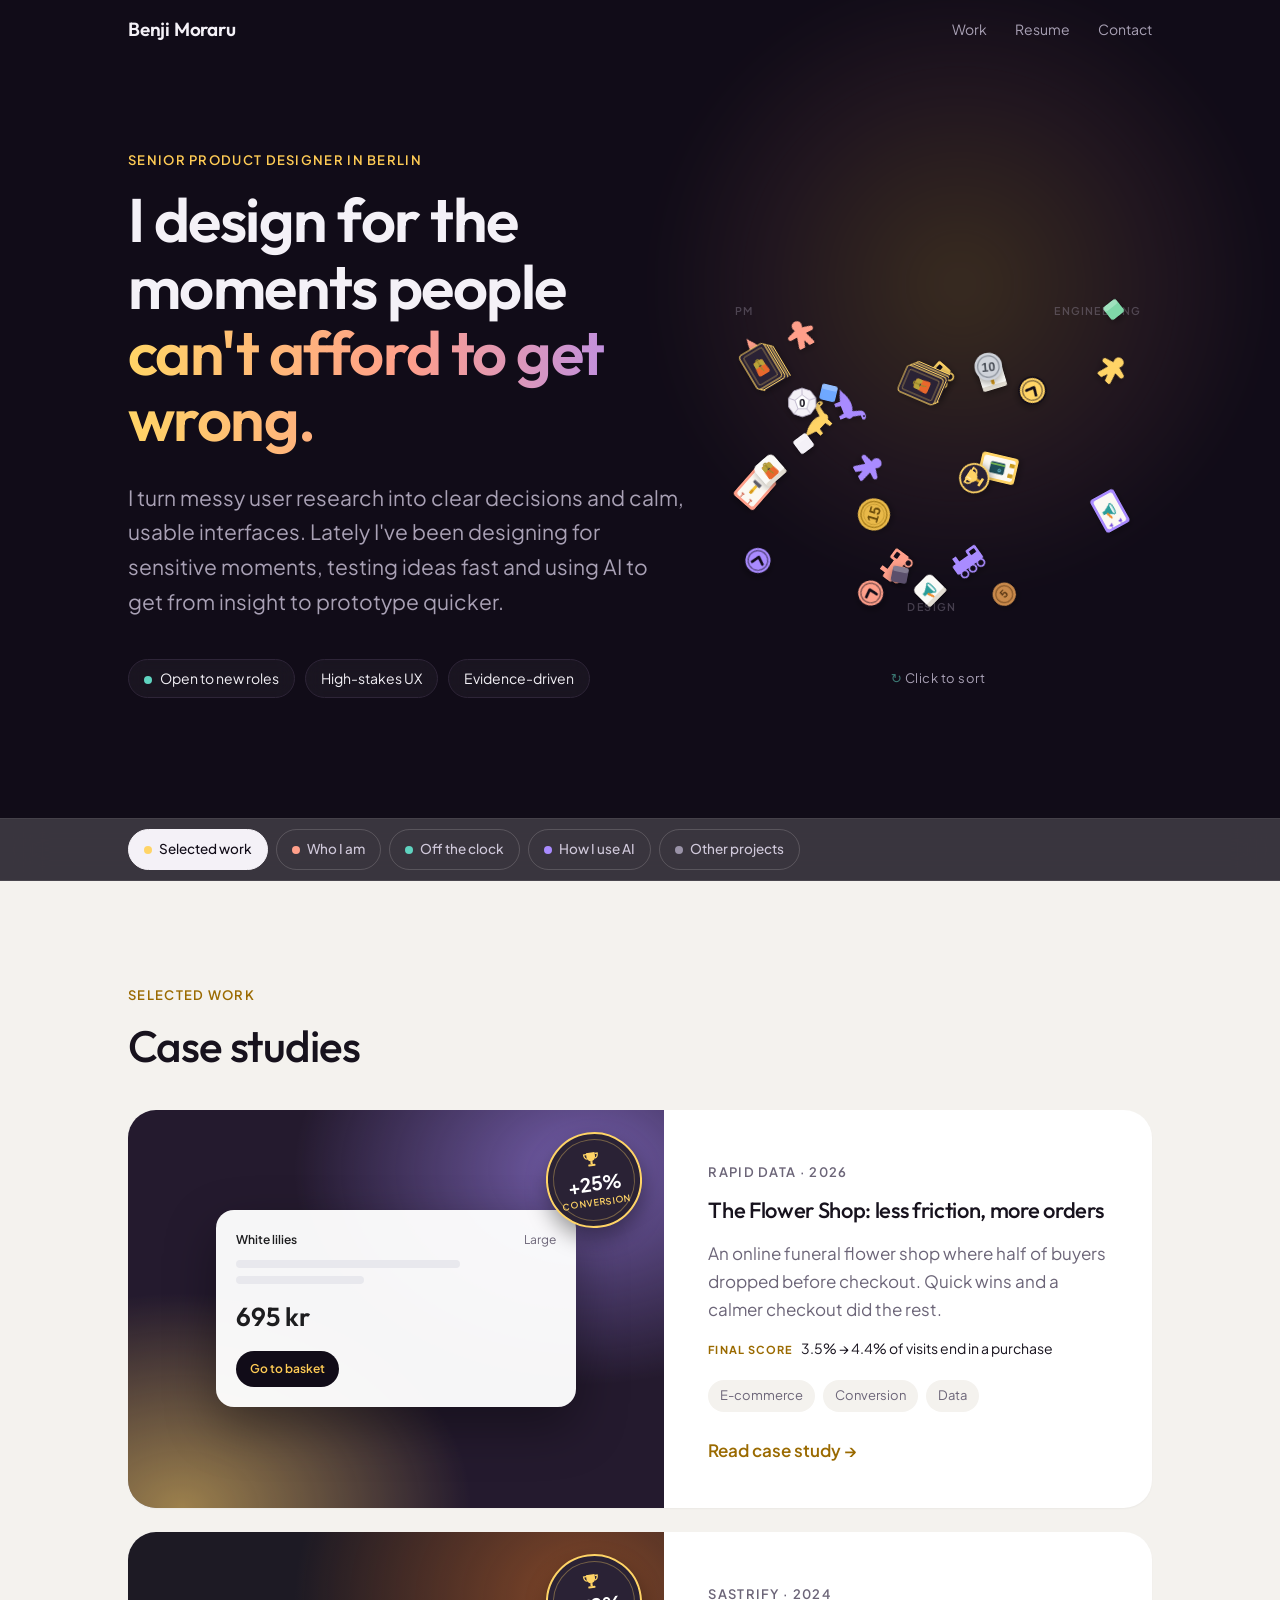
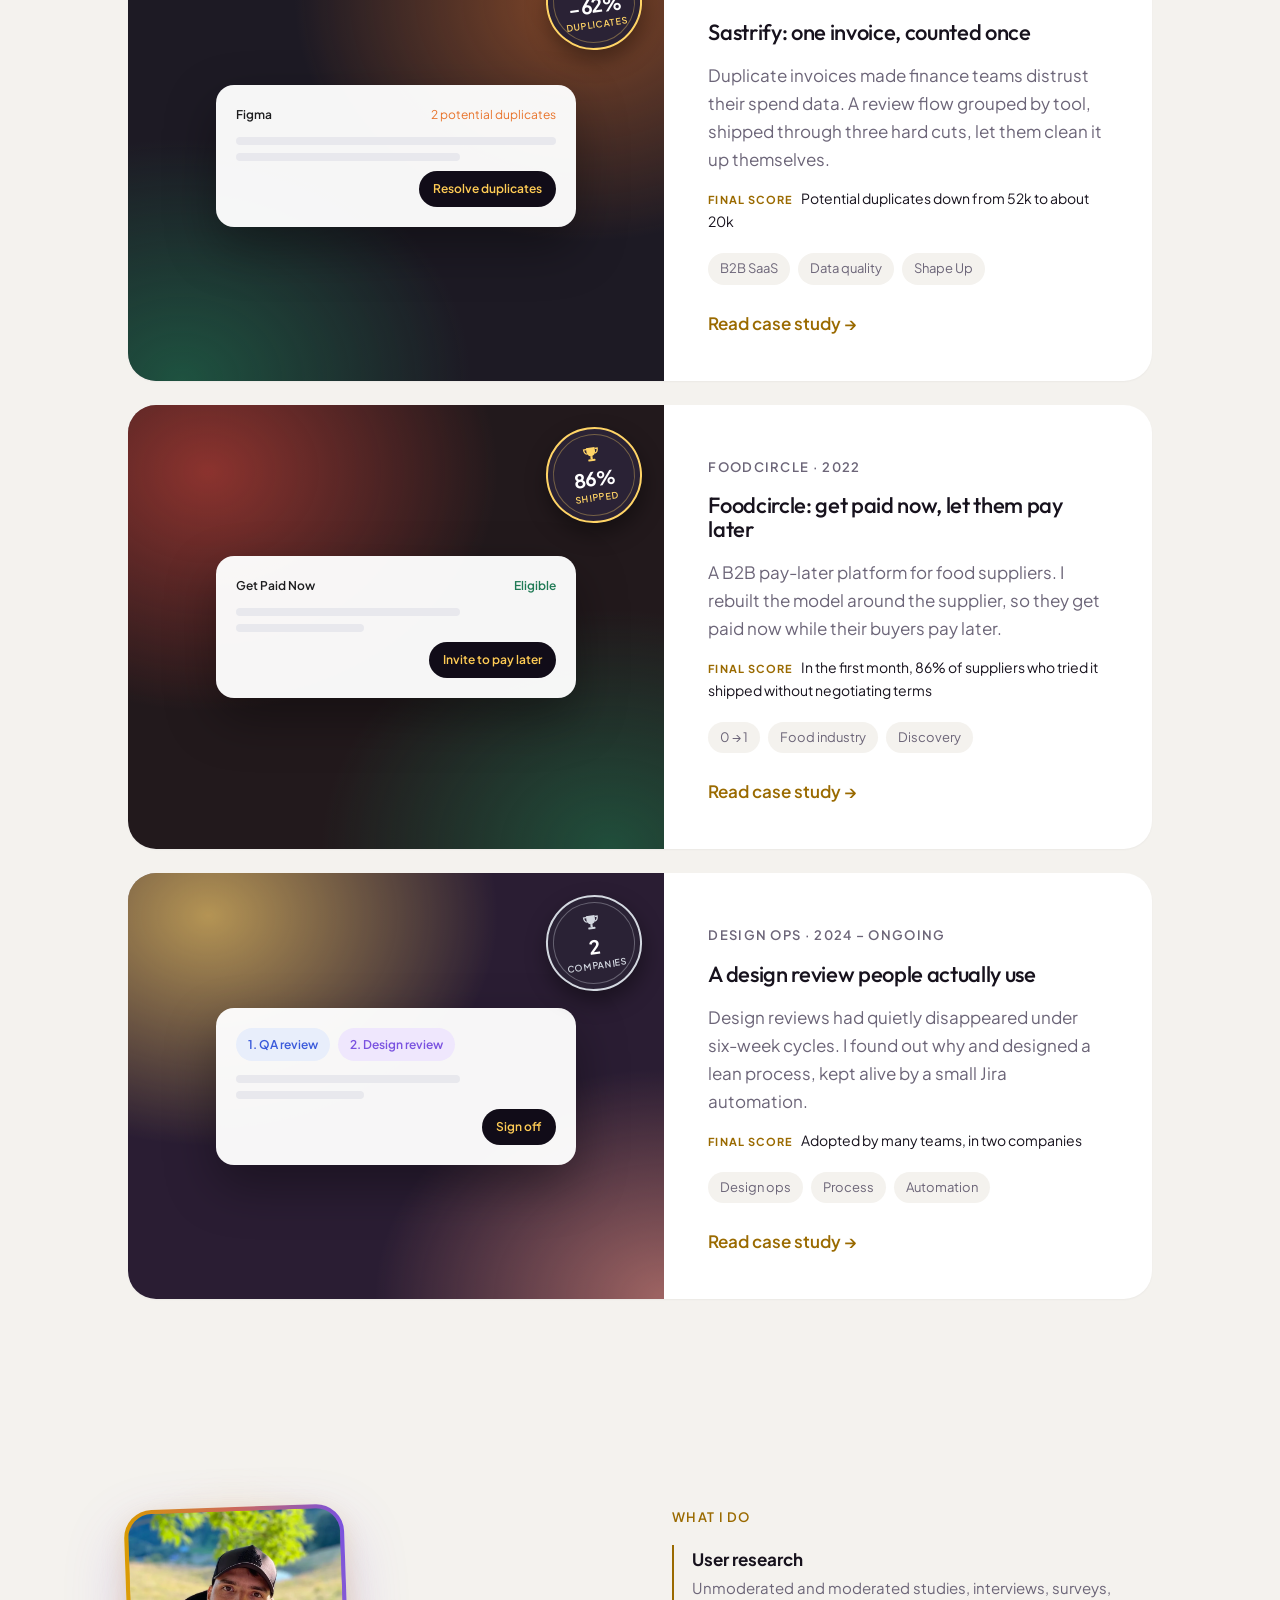
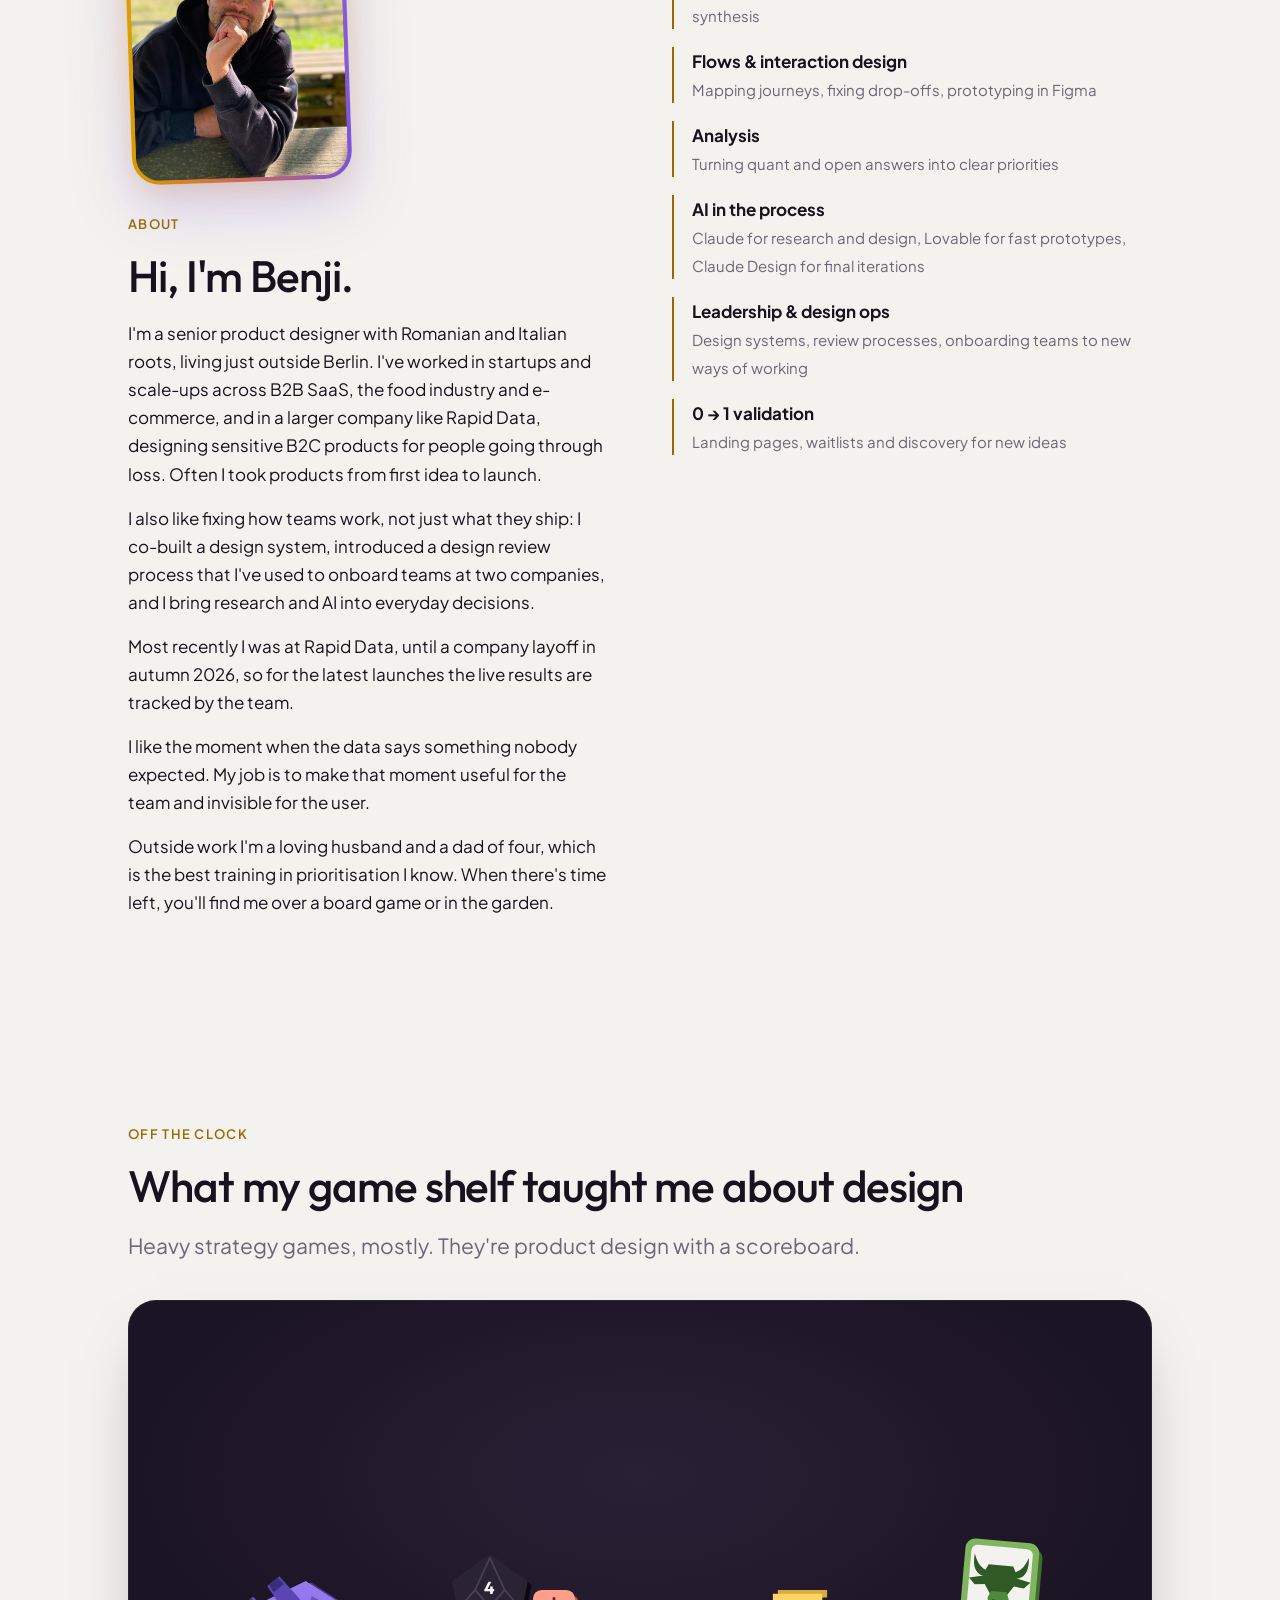
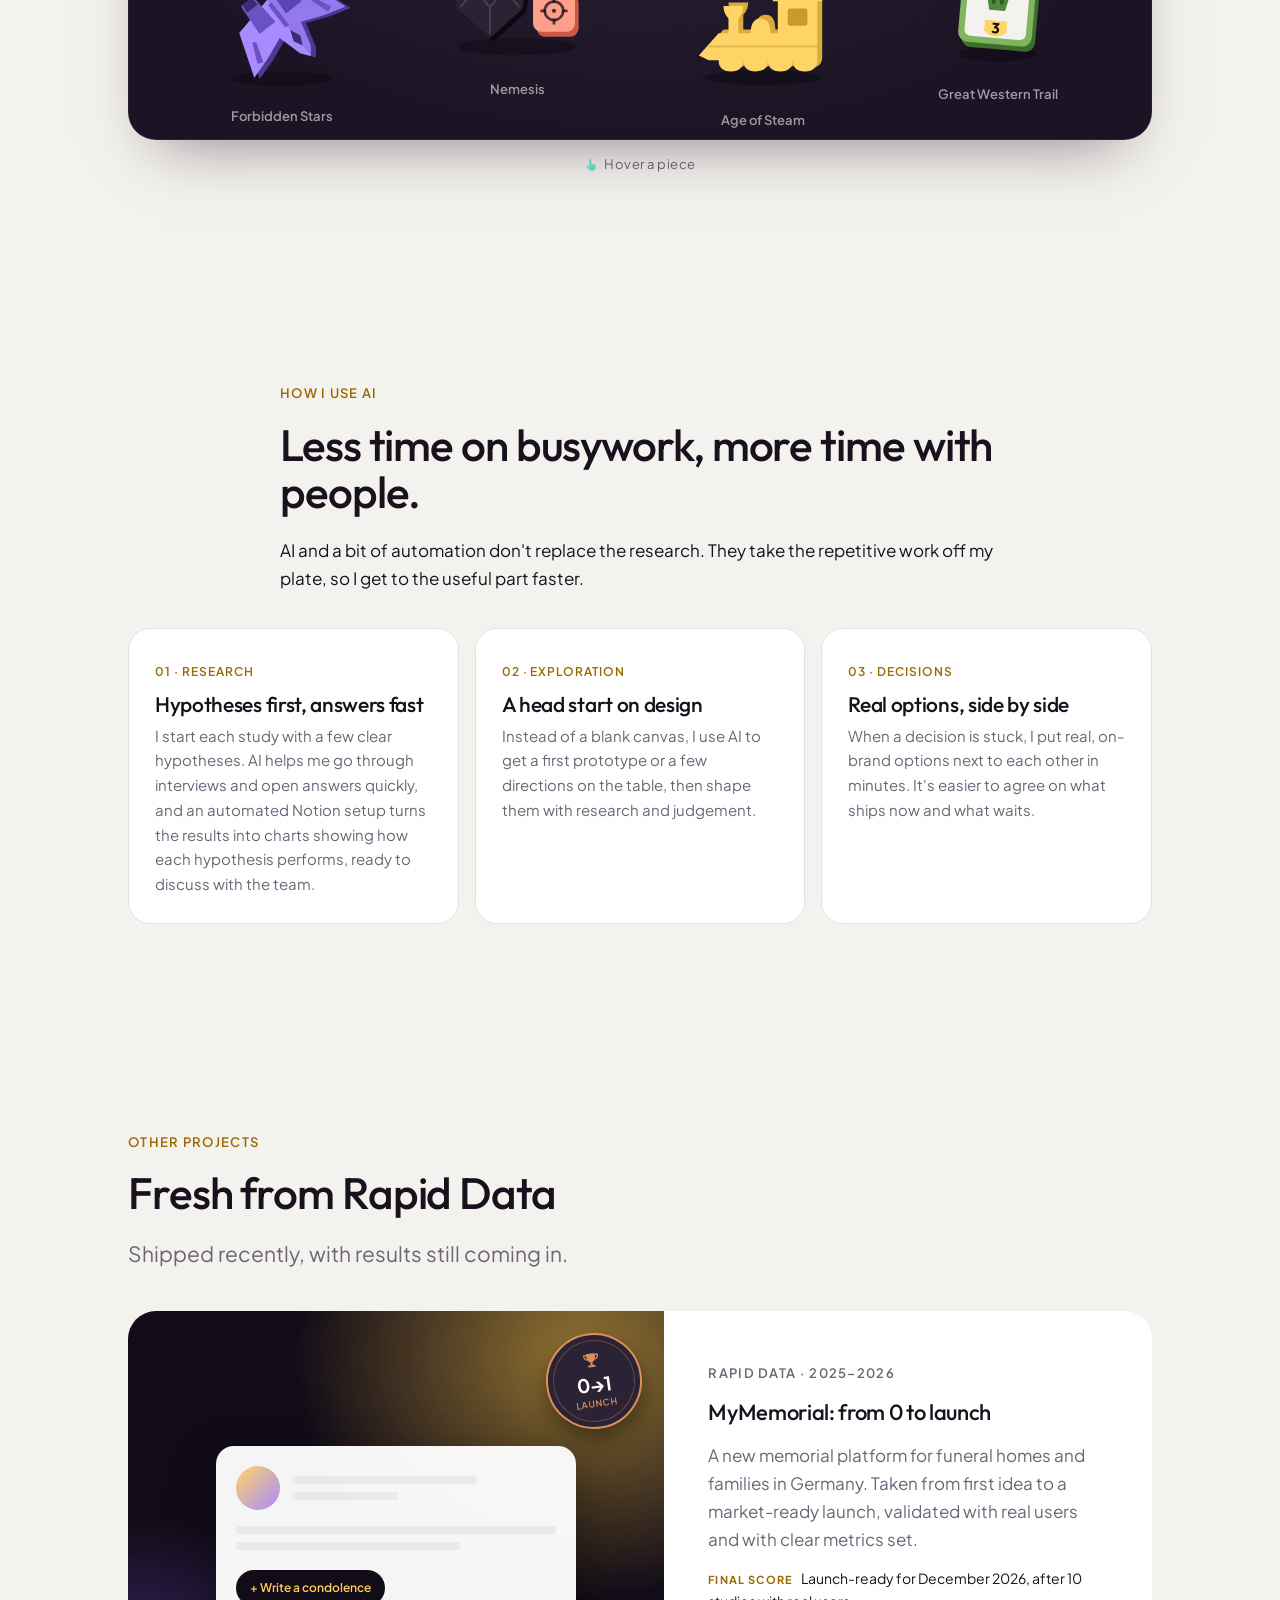
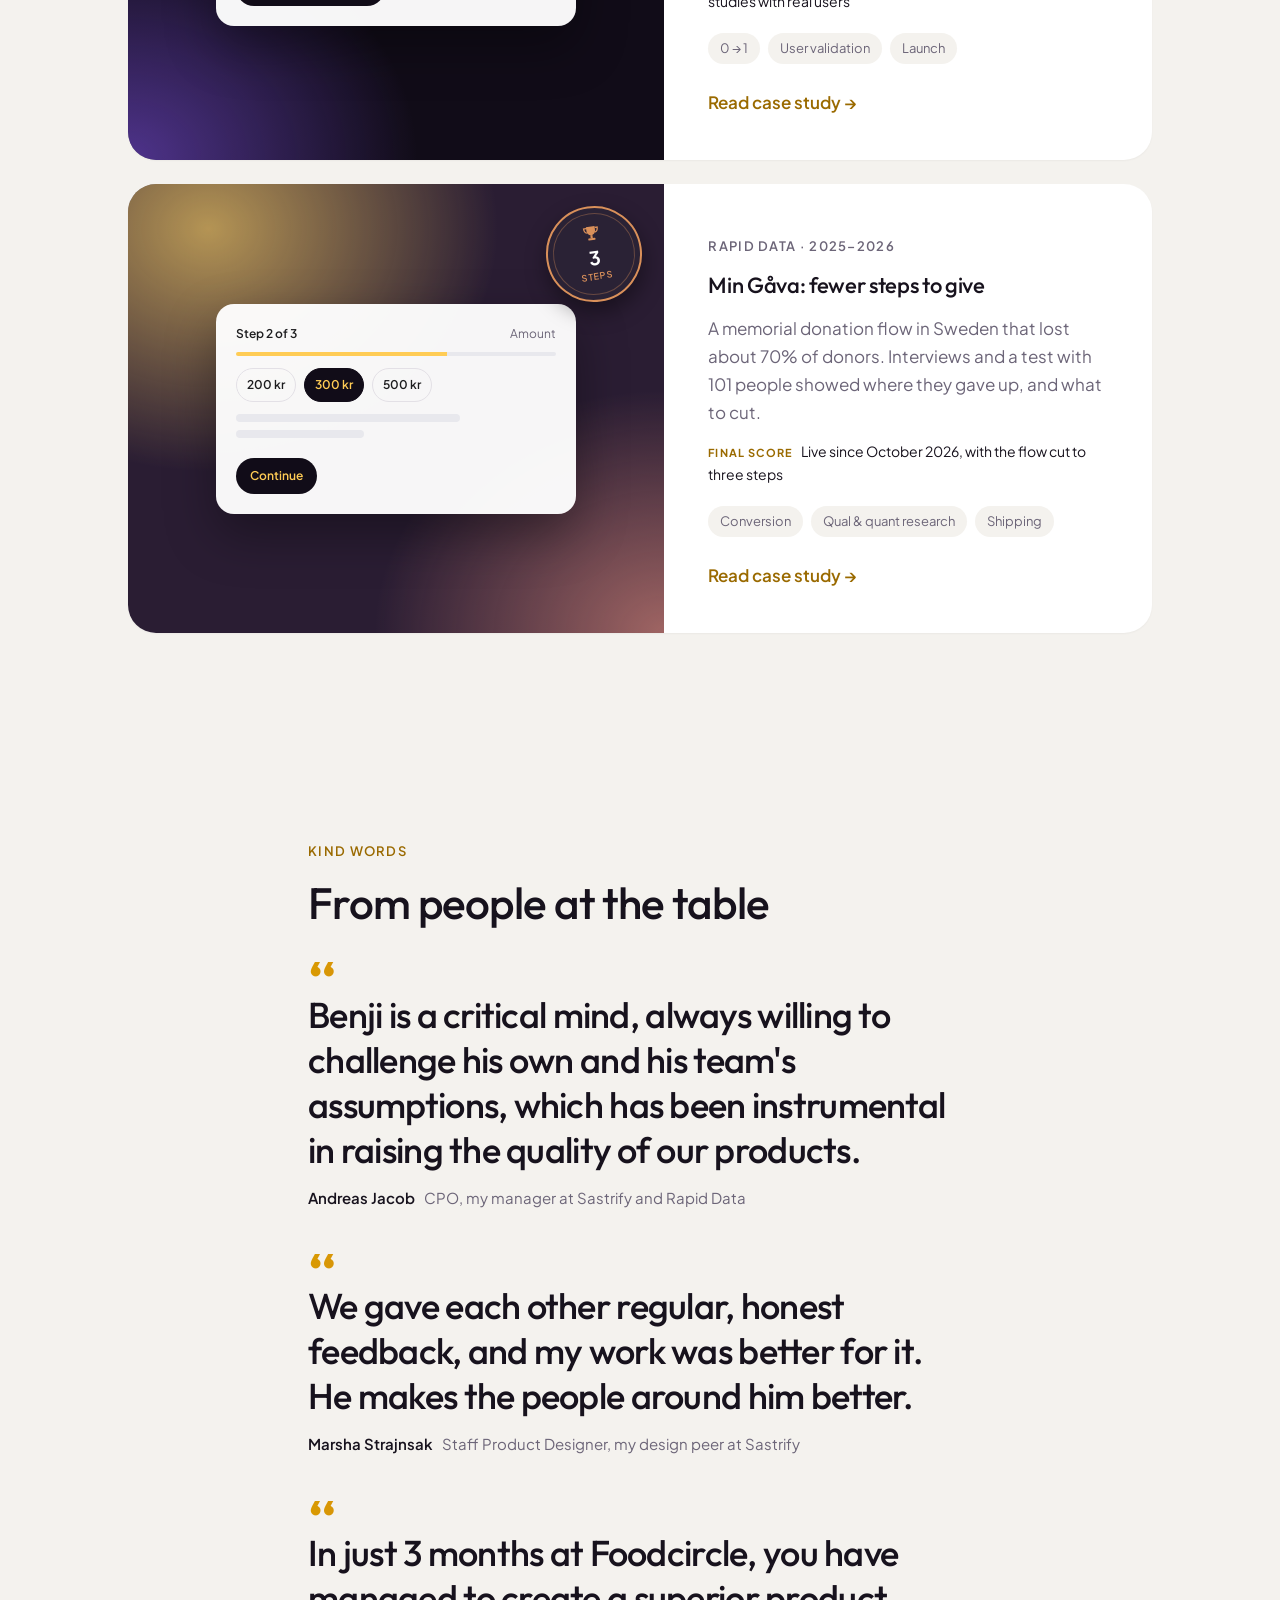
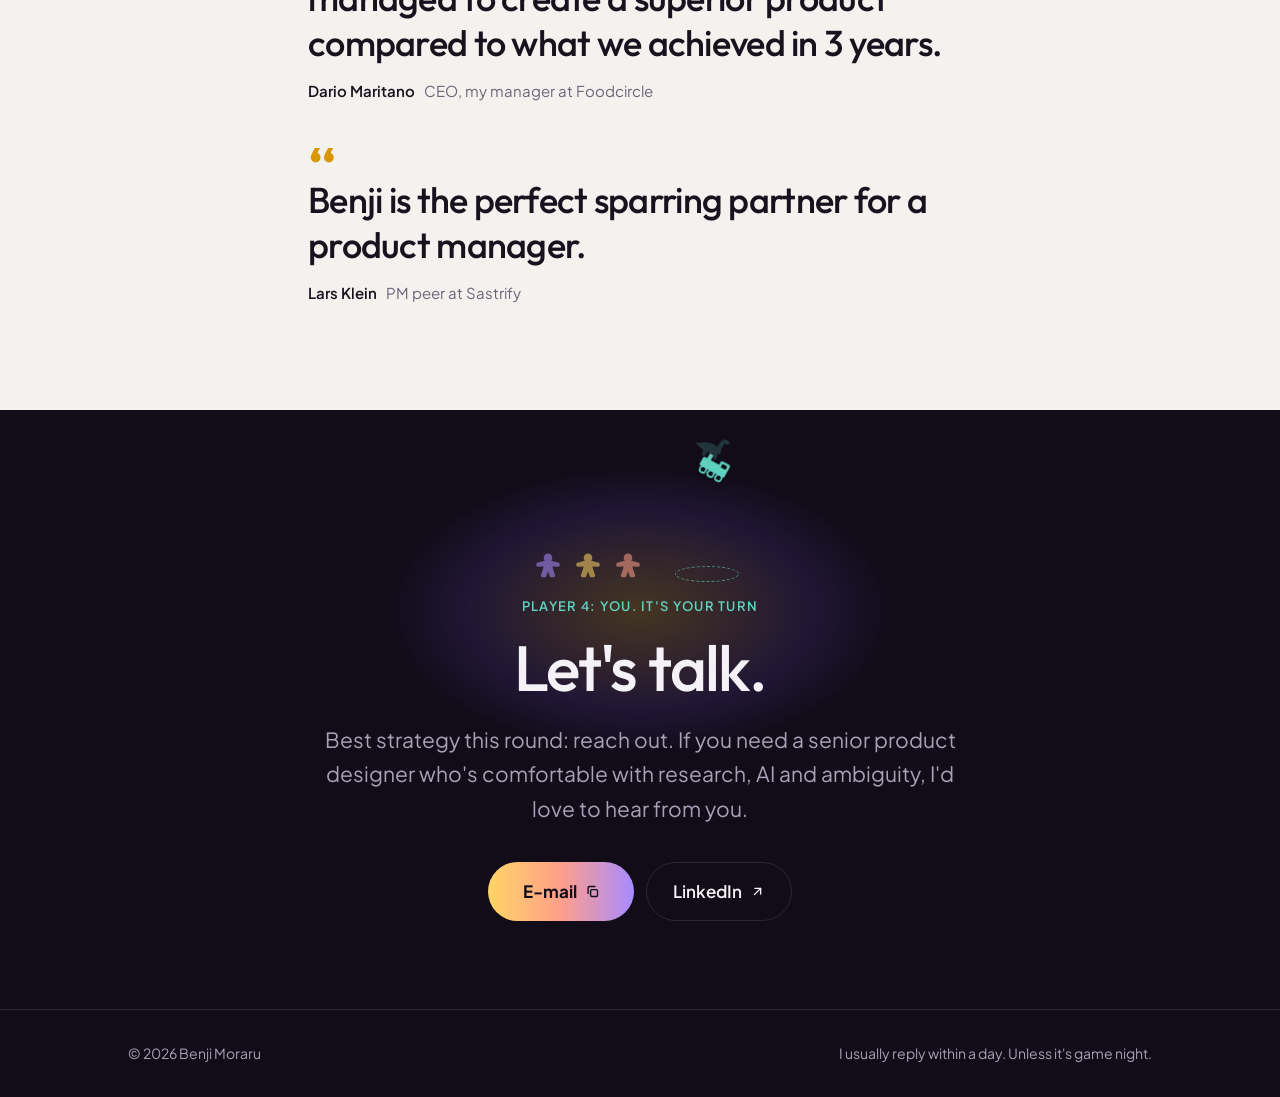
==== index.html @ 7bd1faf8 "Flower Shop: auto-playing checkout flow Co-Authored-By: Claude Opus 5.5 <noreply@anthropic.com> Clau" ====
<!DOCTYPE html>
<html lang="en">
<head>
<meta charset="utf-8">
<meta name="viewport" content="width=device-width, initial-scale=1">
<title>Benji Moraru · Senior Product Designer</title>
<meta name="description" content="Benji Moraru is a senior product designer in Berlin. Research-led flows, user research and AI in the design process.">
<link rel="icon" href="favicon.ico" sizes="any">
<link rel="icon" type="image/png" sizes="32x32" href="favicon-32.png">
<link rel="apple-touch-icon" href="apple-touch-icon.png">
<meta name="theme-color" content="#110c18">
<style id="fouc">html{visibility:hidden;background:#110c18}</style>
<link rel="stylesheet" href="style.css?v=1795602334">
</head>
<body>

<nav>
  <div class="wrap">
    <a class="logo" href="index.html">Benji Moraru</a>
    <ul>
      <li><a href="#work">Work</a></li>
      <li><a href="resume.html">Resume</a></li>
      <li><a href="#contact">Contact</a></li>
    </ul>
  </div>
</nav>

<header class="hero">
  <div class="wrap hero-grid">
    <div class="hero-text">
    <p class="eyebrow">Senior product designer in Berlin</p>
    <h1>I design for the moments people <em>can't afford to get wrong.</em></h1>
    <p class="lead">I turn messy user research into clear decisions and calm, usable interfaces. Lately I've been designing for sensitive moments, testing ideas fast and using AI to get from insight to prototype quicker.</p>
    <div class="hero-meta">
      <span class="chip dot">Open to new roles</span>
      <span class="chip">High-stakes UX</span>
      <span class="chip">Evidence-driven</span>
    </div>
    </div>
    <div class="hero-table" aria-hidden="true"><div class="ht-canvas">
      <div class="ht-board"></div>
      <span class="ht-seat s0">PM</span><span class="ht-seat s1">Design</span><span class="ht-seat s2">Engineering</span>
    </div></div>
  </div>
</header>

<div class="jump" role="navigation" aria-label="Jump to a section">
  <div class="wrap">
    <a class="jchip on" href="#work" data-t="work"><span class="d" style="background:#ffd466"></span>Selected work</a>
    <a class="jchip" href="#about" data-t="about"><span class="d" style="background:#ff9f8a"></span>Who I am</a>
    <a class="jchip" href="#games" data-t="games"><span class="d" style="background:#5fd3c0"></span>Off the clock</a>
    <a class="jchip" href="#ai" data-t="ai"><span class="d" style="background:#a98bff"></span>How I use AI</a>
    <a class="jchip" href="#earlier" data-t="earlier"><span class="d" style="background:#9a93a8"></span>Other projects</a>
  </div>
</div>

<section id="work">
  <div class="wrap">
    <p class="eyebrow">Selected work</p>
    <h2>Case studies</h2>

    <div class="work-grid">
      <a class="card" href="eshop.html">
        <div class="card-visual v-shop">
          <div class="mock">
            <div class="row" style="justify-content:space-between"><span style="font-weight:600">White lilies</span><span style="color:#6c6578">Large</span></div>
            <div class="bar m" style="margin-top:10px"></div><div class="bar s"></div>
            <div class="row" style="justify-content:space-between;margin-top:12px"><span class="price">695 kr</span></div>
            <span class="btn">Go to basket</span>
          </div>
          <span class="score-coin gold" aria-hidden="true"><svg class="tr" viewBox="0 0 36 30" aria-hidden="true"><path d="M12 3 H24 V8 C24 12.5 21.3 15 18 15 C14.7 15 12 12.5 12 8 Z"/><path d="M12 5 H8.5 C8.5 9 10 11 13 11.5 M24 5 H27.5 C27.5 9 26 11 23 11.5" fill="none" stroke="currentColor" stroke-width="1.8"/><rect x="16.5" y="15" width="3" height="4"/><rect x="13" y="19" width="10" height="3" rx="1"/></svg><b>+25%</b><span>Conversion</span></span>
        </div>
        <div class="card-body">
          <p class="eyebrow">Rapid Data · 2026</p>
          <h3>The Flower Shop: less friction, more orders</h3>
          <p>An online funeral flower shop where half of buyers dropped before checkout. Quick wins and a calmer checkout did the rest.</p>
          <p class="final-score"><i>Final score</i> 3.5% → 4.4% of visits end in a purchase</p>
          <div class="tags"><span class="tag">E-commerce</span><span class="tag">Conversion</span><span class="tag">Data</span></div>
          <span class="more">Read case study →</span>
        </div>
      </a>

      <a class="card" href="sastrify-spend.html">
        <div class="card-visual v-sas2">
          <div class="mock">
            <div class="row" style="justify-content:space-between"><span style="font-weight:600">Figma</span><span style="color:#e8742c">2 potential duplicates</span></div>
            <div class="bar" style="margin-top:12px"></div><div class="bar m"></div>
            <div class="row" style="justify-content:flex-end;margin-top:10px"><span class="btn" style="margin:0">Resolve duplicates</span></div>
          </div>
          <span class="score-coin gold" aria-hidden="true"><svg class="tr" viewBox="0 0 36 30" aria-hidden="true"><path d="M12 3 H24 V8 C24 12.5 21.3 15 18 15 C14.7 15 12 12.5 12 8 Z"/><path d="M12 5 H8.5 C8.5 9 10 11 13 11.5 M24 5 H27.5 C27.5 9 26 11 23 11.5" fill="none" stroke="currentColor" stroke-width="1.8"/><rect x="16.5" y="15" width="3" height="4"/><rect x="13" y="19" width="10" height="3" rx="1"/></svg><b>−62%</b><span>Duplicates</span></span>
        </div>
        <div class="card-body">
          <p class="eyebrow">Sastrify · 2024</p>
          <h3>Sastrify: one invoice, counted once</h3>
          <p>Duplicate invoices made finance teams distrust their spend data. A review flow grouped by tool, shipped through three hard cuts, let them clean it up themselves.</p>
          <p class="final-score"><i>Final score</i> Potential duplicates down from 52k to about 20k</p>
          <div class="tags"><span class="tag">B2B SaaS</span><span class="tag">Data quality</span><span class="tag">Shape Up</span></div>
          <span class="more">Read case study →</span>
        </div>
      </a>

      <a class="card" href="foodcircle.html">
        <div class="card-visual v-fc">
          <div class="mock">
            <div class="row" style="justify-content:space-between"><span style="font-weight:600">Get Paid Now</span><span style="color:#1f7a55;font-weight:600">Eligible</span></div>
            <div class="bar m" style="margin-top:12px"></div><div class="bar s"></div>
            <div class="row" style="justify-content:flex-end;margin-top:10px"><span class="btn" style="margin:0">Invite to pay later</span></div>
          </div>
          <span class="score-coin gold" aria-hidden="true"><svg class="tr" viewBox="0 0 36 30" aria-hidden="true"><path d="M12 3 H24 V8 C24 12.5 21.3 15 18 15 C14.7 15 12 12.5 12 8 Z"/><path d="M12 5 H8.5 C8.5 9 10 11 13 11.5 M24 5 H27.5 C27.5 9 26 11 23 11.5" fill="none" stroke="currentColor" stroke-width="1.8"/><rect x="16.5" y="15" width="3" height="4"/><rect x="13" y="19" width="10" height="3" rx="1"/></svg><b>86%</b><span>Shipped</span></span>
        </div>
        <div class="card-body">
          <p class="eyebrow">Foodcircle · 2022</p>
          <h3>Foodcircle: get paid now, let them pay later</h3>
          <p>A B2B pay-later platform for food suppliers. I rebuilt the model around the supplier, so they get paid now while their buyers pay later.</p>
          <p class="final-score"><i>Final score</i> In the first month, 86% of suppliers who tried it shipped without negotiating terms</p>
          <div class="tags"><span class="tag">0 → 1</span><span class="tag">Food industry</span><span class="tag">Discovery</span></div>
          <span class="more">Read case study →</span>
        </div>
      </a>

      <a class="card" href="design-review.html">
        <div class="card-visual v-gava">
          <div class="mock">
            <div class="row" style="gap:8px"><span class="chip-o" style="background:#e8eefb;color:#3b5bdb;border-radius:999px">1. QA review</span><span class="chip-o" style="background:#efe7fd;color:#7a52e0;border-radius:999px">2. Design review</span></div>
            <div class="bar m" style="margin-top:14px"></div><div class="bar s"></div>
            <div class="row" style="justify-content:flex-end;margin-top:10px"><span class="btn" style="margin:0">Sign off</span></div>
          </div>
          <span class="score-coin silver" aria-hidden="true"><svg class="tr" viewBox="0 0 36 30" aria-hidden="true"><path d="M12 3 H24 V8 C24 12.5 21.3 15 18 15 C14.7 15 12 12.5 12 8 Z"/><path d="M12 5 H8.5 C8.5 9 10 11 13 11.5 M24 5 H27.5 C27.5 9 26 11 23 11.5" fill="none" stroke="currentColor" stroke-width="1.8"/><rect x="16.5" y="15" width="3" height="4"/><rect x="13" y="19" width="10" height="3" rx="1"/></svg><b>2</b><span>Companies</span></span>
        </div>
        <div class="card-body">
          <p class="eyebrow">Design ops · 2024 – ongoing</p>
          <h3>A design review people actually use</h3>
          <p>Design reviews had quietly disappeared under six-week cycles. I found out why and designed a lean process, kept alive by a small Jira automation.</p>
          <p class="final-score"><i>Final score</i> Adopted by many teams, in two companies</p>
          <div class="tags"><span class="tag">Design ops</span><span class="tag">Process</span><span class="tag">Automation</span></div>
          <span class="more">Read case study →</span>
        </div>
      </a>

    </div>
  </div>
</section>

<section id="about">
  <div class="wrap two-col">
    <div>
      <figure class="portrait"><img src="[data-uri]" alt="Benji Moraru"></figure>
      <p class="eyebrow">About</p>
      <h2>Hi, I'm Benji.</h2>
      <p>I'm a senior product designer with Romanian and Italian roots, living just outside Berlin. I've worked in startups and scale-ups across B2B SaaS, the food industry and e-commerce, and in a larger company like Rapid Data, designing sensitive B2C products for people going through loss. Often I took products from first idea to launch.</p>
      <p>I also like fixing how teams work, not just what they ship: I co-built a design system, introduced a design review process that I've used to onboard teams at two companies, and I bring research and AI into everyday decisions.</p>
      <p>Most recently I was at Rapid Data, until a company layoff in autumn 2026, so for the latest launches the live results are tracked by the team.</p>
      <p>I like the moment when the data says something nobody expected. My job is to make that moment useful for the team and invisible for the user.</p>
      <p>Outside work I'm a loving husband and a dad of four, which is the best training in prioritisation I know. When there's time left, you'll find me over a board game or in the garden.</p>
    </div>
    <div>
      <p class="eyebrow">What I do</p>
      <ul class="skills">
        <li><b>User research</b><span>Unmoderated and moderated studies, interviews, surveys, synthesis</span></li>
        <li><b>Flows &amp; interaction design</b><span>Mapping journeys, fixing drop-offs, prototyping in Figma</span></li>
        <li><b>Analysis</b><span>Turning quant and open answers into clear priorities</span></li>
        <li><b>AI in the process</b><span>Claude for research and design, Lovable for fast prototypes, Claude Design for final iterations</span></li>
        <li><b>Leadership &amp; design ops</b><span>Design systems, review processes, onboarding teams to new ways of working</span></li>
        <li><b>0 → 1 validation</b><span>Landing pages, waitlists and discovery for new ideas</span></li>
      </ul>
    </div>
  </div>
</section>

<section id="games">
  <div class="wrap">
    <p class="eyebrow">Off the clock</p>
    <h2>What my game shelf taught me about design</h2>
    <p class="lead">Heavy strategy games, mostly. They're product design with a scoreboard.</p>
    <div class="gtable games" data-hint="Hover a piece">
      <div class="gspot gs-1">
        <button class="gpiece" type="button" aria-label="Forbidden Stars: The order you play in decides everything" aria-expanded="false"><svg viewBox="0 0 120 120" aria-hidden="true"><ellipse cx="60" cy="104" rx="42" ry="6" fill="#000" opacity=".3"/><g transform="translate(60 56) rotate(-38) scale(.9) translate(-60 -58)"><g transform="translate(3 4)" fill="#4a3a96"><path d="M8 84 L22 44 L60 36 L98 44 L112 84 L92 78 L72 70 L66 92 L60 100 L54 92 L48 70 L28 78 Z"/></g><path d="M8 84 L22 44 L60 36 L98 44 L112 84 L92 78 L72 70 L66 92 L60 100 L54 92 L48 70 L28 78 Z" fill="#a98bff"/><path d="M60 36 L98 44 L112 84 L92 78 L72 70 L66 92 L60 100 Z" fill="#9379ec"/><path d="M38 26 L52 26 L54 56 L36 56 Z" fill="#6a52c2"/><path d="M68 26 L82 26 L84 56 L66 56 Z" fill="#5b45b0"/><path d="M40 26 L50 26 L51 34 L39 34 Z" fill="#3a2d78"/><path d="M70 26 L80 26 L81 34 L69 34 Z" fill="#3a2d78"/><path d="M60 70 L64 80 L60 88 L56 80 Z" fill="#3a2d78"/><g fill="#6a52c2"><path d="M18 76 L26 58 L29 60 L23 78 Z"/><path d="M102 76 L94 58 L91 60 L97 78 Z"/><path d="M58 40 H62 V66 H58 Z"/></g>
</g></svg><span class="g-name">Forbidden Stars</span></button>
        <div class="gbubble" role="tooltip">
          <span class="gb-name">Forbidden Stars <em>My favourite</em></span>
          <h3>The order you play in decides everything</h3>
          <p>Orders stack up, and the last one placed resolves first. Timing beats effort, and that's exactly what fixed our design reviews.</p>
          <a class="more" href="design-review.html">See: Design review →</a>
        </div>
      </div>
      <div class="gspot gs-2">
        <button class="gpiece" type="button" aria-label="Nemesis: Everyone at the table has a secret goal" aria-expanded="false"><svg viewBox="0 0 120 120" aria-hidden="true"><ellipse cx="60" cy="100" rx="48" ry="7" fill="#000" opacity=".3"/><g transform="translate(4 8)" stroke-linejoin="round"><polygon points="34,20 62,40 58,60 34,82 10,60 6,40" fill="#0b0810" stroke="#0b0810" stroke-width="5" transform="translate(3 3)"/><polygon points="34,20 62,40 58,60 34,82 10,60 6,40" fill="#2a2333" stroke="#2a2333" stroke-width="5"/><path d="M34 20 L22 46 L34 60 L46 46 Z M22 46 L10 60 M46 46 L58 60 M34 60 L34 82" stroke="#4a4056" stroke-width="1.4" fill="none"/><text x="34" y="49" text-anchor="middle" font-family="Outfit, sans-serif" font-size="14" font-weight="700" fill="#f4f1f7">4</text></g><g transform="translate(73 54)"><rect x="0" y="0" width="34" height="34" rx="7" fill="#c95a46" transform="translate(3 4)"/><rect x="0" y="0" width="34" height="34" rx="7" fill="#ff9f8a"/><g stroke="#110c18" stroke-opacity=".75" stroke-width="2.2" fill="none"><circle cx="17" cy="17" r="7.5"/><path d="M17 6 V10.5 M17 23.5 V28 M6 17 H10.5 M23.5 17 H28"/></g><circle cx="17" cy="17" r="1.7" fill="#110c18" fill-opacity=".75"/></g></svg><span class="g-name">Nemesis</span></button>
        <div class="gbubble" role="tooltip">
          <span class="gb-name">Nemesis </span>
          <h3>Everyone at the table has a secret goal</h3>
          <p>So before designing for anyone, I find out what each side really wants. At Foodcircle there were five parties in one deal.</p>
          <a class="more" href="foodcircle.html">See: Foodcircle →</a>
        </div>
      </div>
      <div class="gspot gs-3">
        <button class="gpiece" type="button" aria-label="Age of Steam: Every loan costs you, every single turn" aria-expanded="false"><svg viewBox="0 0 120 120" aria-hidden="true"><ellipse cx="60" cy="100" rx="48" ry="6" fill="#000" opacity=".3"/><g transform="translate(-2 2)"><path d="M10 80 L26 62 L34 62 L34 50 Q30 46 30 40 L46 40 Q46 46 42 50 L42 62 L52 62 Q52 50 60 50 Q68 50 68 62 L74 62 L74 36 L70 36 L70 30 L110 30 L110 36 L106 36 L106 84 Q106 93 96 93 Q86 93 86 84 Q86 93 76 93 Q66 93 66 84 Q66 93 56 93 Q46 93 46 84 Q46 93 36 93 Q26 93 26 84 L18 84 Z" fill="#d9ab3a" transform="translate(4 -3)"/><path d="M10 80 L26 62 L34 62 L34 50 Q30 46 30 40 L46 40 Q46 46 42 50 L42 62 L52 62 Q52 50 60 50 Q68 50 68 62 L74 62 L74 36 L70 36 L70 30 L110 30 L110 36 L106 36 L106 84 Q106 93 96 93 Q86 93 86 84 Q86 93 76 93 Q66 93 66 84 Q66 93 56 93 Q46 93 46 84 Q46 93 36 93 Q26 93 26 84 L18 84 Z" fill="#ffd466"/><rect x="82" y="42" width="16" height="14" rx="2" fill="#c99a2a"/><rect x="18" y="72" width="88" height="1.6" rx=".8" fill="#c99a2a" opacity=".5"/></g></svg><span class="g-name">Age of Steam</span></button>
        <div class="gbubble" role="tooltip">
          <span class="gb-name">Age of Steam </span>
          <h3>Every loan costs you, every single turn</h3>
          <p>Messy data is a loan too. Fix it at the source, or keep paying for it in every report.</p>
          <a class="more" href="sastrify-spend.html">See: Sastrify duplicates →</a>
        </div>
      </div>
      <div class="gspot gs-4">
        <button class="gpiece" type="button" aria-label="Great Western Trail: Small upgrades early pay off all game" aria-expanded="false"><svg viewBox="0 0 120 120" aria-hidden="true"><ellipse cx="60" cy="102" rx="32" ry="6" fill="#000" opacity=".3"/><g transform="rotate(5 60 58)"><rect x="30" y="10" width="60" height="84" rx="8" fill="#3d6e2e" transform="translate(3 4)"/><rect x="30" y="10" width="60" height="84" rx="8" fill="#7fb55e"/><rect x="35" y="15" width="50" height="74" rx="5" fill="#f4f2ee"/><g fill="#2f5a25"><path d="M38 22 Q36 40 50 40 L50 35 Q42 34 38 22 Z"/><path d="M82 22 Q84 40 70 40 L70 35 Q78 34 82 22 Z"/><path d="M50 30 L70 30 L74 38 L72 46 L66 55 L54 55 L48 46 L46 38 Z"/><path d="M48 39 L35 42 L40 47 L49 46 Z"/><path d="M72 39 L85 42 L80 47 L71 46 Z"/></g><path d="M54 52 L66 52 L68 57 L66 66 L54 66 L52 57 Z" fill="#4f8a3c" stroke="#4f8a3c" stroke-width="1.2" stroke-linejoin="round"/><path d="M55 58 L58.3 58 L57.9 61.5 L55.4 61.5 Z" fill="#2f5a25"/><path d="M61.7 58 L65 58 L64.6 61.5 L62.1 61.5 Z" fill="#2f5a25"/><path d="M51 75 H69 V84 Q60 92 51 84 Z" fill="#ffd466"/><text x="60" y="85" text-anchor="middle" font-family="Outfit, sans-serif" font-size="12" font-weight="700" fill="#110c18">3</text></g></svg><span class="g-name">Great Western Trail</span></button>
        <div class="gbubble" role="tooltip">
          <span class="gb-name">Great Western Trail </span>
          <h3>Small upgrades early pay off all game</h3>
          <p>That's why I start with quick wins, then go for the big redesign.</p>
          <a class="more" href="eshop.html">See: The Flower Shop →</a>
        </div>
      </div>
    </div>
    <p class="g-hint">Hover a piece</p>
  </div>
</section>

<section id="ai">
  <div class="wrap">
    <div class="narrow" style="margin:0 auto">
      <p class="eyebrow">How I use AI</p>
      <h2>Less time on busywork, more time with people.</h2>
      <p>AI and a bit of automation don't replace the research. They take the repetitive work off my plate, so I get to the useful part faster.</p>
    </div>
    <div class="ai-grid">
      <div class="ai-item"><span>01 · Research</span><h3>Hypotheses first, answers fast</h3><p>I start each study with a few clear hypotheses. AI helps me go through interviews and open answers quickly, and an automated Notion setup turns the results into charts showing how each hypothesis performs, ready to discuss with the team.</p></div>
      <div class="ai-item"><span>02 · Exploration</span><h3>A head start on design</h3><p>Instead of a blank canvas, I use AI to get a first prototype or a few directions on the table, then shape them with research and judgement.</p></div>
      <div class="ai-item"><span>03 · Decisions</span><h3>Real options, side by side</h3><p>When a decision is stuck, I put real, on-brand options next to each other in minutes. It's easier to agree on what ships now and what waits.</p></div>
    </div>
  </div>
</section>

<section id="earlier">
  <div class="wrap">
    <p class="eyebrow">Other projects</p>
    <h2>Fresh from Rapid Data</h2>
    <p class="lead">Shipped recently, with results still coming in.</p>
    <div class="work-grid">
      <a class="card" href="my-memorial.html">
        <div class="card-visual v-memorial">
          <div class="mock">
            <div class="row"><div class="avatar"></div><div style="flex:1"><div class="bar m"></div><div class="bar s"></div></div></div>
            <div class="bar" style="margin-top:16px"></div><div class="bar m"></div>
            <span class="btn">+ Write a condolence</span>
          </div>
          <span class="score-coin bronze" aria-hidden="true"><svg class="tr" viewBox="0 0 36 30" aria-hidden="true"><path d="M12 3 H24 V8 C24 12.5 21.3 15 18 15 C14.7 15 12 12.5 12 8 Z"/><path d="M12 5 H8.5 C8.5 9 10 11 13 11.5 M24 5 H27.5 C27.5 9 26 11 23 11.5" fill="none" stroke="currentColor" stroke-width="1.8"/><rect x="16.5" y="15" width="3" height="4"/><rect x="13" y="19" width="10" height="3" rx="1"/></svg><b>0→1</b><span>Launch</span></span>
        </div>
        <div class="card-body">
          <p class="eyebrow">Rapid Data · 2025–2026</p>
          <h3>MyMemorial: from 0 to launch</h3>
          <p>A new memorial platform for funeral homes and families in Germany. Taken from first idea to a market-ready launch, validated with real users and with clear metrics set.</p>
          <p class="final-score"><i>Final score</i> Launch-ready for December 2026, after 10 studies with real users</p>
          <div class="tags"><span class="tag">0 → 1</span><span class="tag">User validation</span><span class="tag">Launch</span></div>
          <span class="more">Read case study →</span>
        </div>
      </a>

      <a class="card" href="min-gava.html">
        <div class="card-visual v-gava">
          <div class="mock">
            <div class="row" style="justify-content:space-between"><span style="font-weight:600">Step 2 of 3</span><span style="color:#6c6578">Amount</span></div>
            <div class="bar" style="height:4px;background:linear-gradient(90deg,#ffcc55 66%,#e8e8ed 66%)"></div>
            <div class="row" style="margin-top:12px;gap:8px">
              <span class="amt">200 kr</span><span class="amt on">300 kr</span><span class="amt">500 kr</span>
            </div>
            <div class="bar m" style="margin-top:12px"></div><div class="bar s"></div>
            <span class="btn">Continue</span>
          </div>
          <span class="score-coin bronze" aria-hidden="true"><svg class="tr" viewBox="0 0 36 30" aria-hidden="true"><path d="M12 3 H24 V8 C24 12.5 21.3 15 18 15 C14.7 15 12 12.5 12 8 Z"/><path d="M12 5 H8.5 C8.5 9 10 11 13 11.5 M24 5 H27.5 C27.5 9 26 11 23 11.5" fill="none" stroke="currentColor" stroke-width="1.8"/><rect x="16.5" y="15" width="3" height="4"/><rect x="13" y="19" width="10" height="3" rx="1"/></svg><b>3</b><span>Steps</span></span>
        </div>
        <div class="card-body">
          <p class="eyebrow">Rapid Data · 2025–2026</p>
          <h3>Min Gåva: fewer steps to give</h3>
          <p>A memorial donation flow in Sweden that lost about 70% of donors. Interviews and a test with 101 people showed where they gave up, and what to cut.</p>
          <p class="final-score"><i>Final score</i> Live since October 2026, with the flow cut to three steps</p>
          <div class="tags"><span class="tag">Conversion</span><span class="tag">Qual &amp; quant research</span><span class="tag">Shipping</span></div>
          <span class="more">Read case study →</span>
        </div>
      </a>

    </div>
  </div>
</section>

<section id="kind-words">
  <div class="wrap narrow">
    <p class="eyebrow">Kind words</p>
    <h2>From people at the table</h2>
    <div class="kw">
      <figure class="kw-q">
        <blockquote>Benji is a critical mind, always willing to challenge his own and his team's assumptions, which has been instrumental in raising the quality of our products.</blockquote>
        <figcaption><b>Andreas Jacob</b> CPO, my manager at Sastrify and Rapid Data</figcaption>
      </figure>
      <figure class="kw-q">
        <blockquote>We gave each other regular, honest feedback, and my work was better for it. He makes the people around him better.</blockquote>
        <figcaption><b>Marsha Strajnsak</b> Staff Product Designer, my design peer at Sastrify</figcaption>
      </figure>
      <figure class="kw-q">
        <blockquote>In just 3 months at Foodcircle, you have managed to create a superior product compared to what we achieved in 3 years.</blockquote>
        <figcaption><b>Dario Maritano</b> CEO, my manager at Foodcircle</figcaption>
      </figure>
      <figure class="kw-q">
        <blockquote>Benji is the perfect sparring partner for a product manager.</blockquote>
        <figcaption><b>Lars Klein</b> PM peer at Sastrify</figcaption>
      </figure>
    </div>
  </div>
</section>

<section id="contact" class="contact">
  <div class="wrap narrow">
    <div class="seats" aria-hidden="true">
      <span class="seat-m" style="--c:#a98bff"></span><span class="seat-m" style="--c:#ffd466"></span><span class="seat-m" style="--c:#ff9f8a"></span>
      <span class="pile"><span class="oval"></span></span>
    </div>
    <p class="eyebrow seat-eyebrow">Player 4: you. It's your turn</p>
    <h2>Let's talk.</h2>
    <p class="lead" style="margin:0 auto">Best strategy this round: reach out. If you need a senior product designer who's comfortable with research, AI and ambiguity, I'd love to hear from you.</p>
    <div class="links">
      <button class="button primary copy-mail" type="button" data-mail="hello@benjimoraru.com" aria-label="Copy email address"><span class="cm-txt">E-mail</span><svg class="btn-ico" width="15" height="15" viewBox="0 0 24 24" fill="none" stroke="currentColor" stroke-width="2.2" stroke-linecap="round" stroke-linejoin="round" aria-hidden="true"><rect x="9" y="9" width="11" height="11" rx="2"/><path d="M5 15V6a2 2 0 0 1 2-2h9"/></svg></button>
      <a class="button" href="https://www.linkedin.com/in/benjimoraru/" target="_blank" rel="noopener">LinkedIn<svg class="btn-ico" width="15" height="15" viewBox="0 0 24 24" fill="none" stroke="currentColor" stroke-width="2.2" stroke-linecap="round" stroke-linejoin="round" aria-hidden="true"><path d="M7 17 17 7"/><path d="M8 7h9v9"/></svg></a>
    </div>
  </div>
</section>

<footer>
  <div class="wrap">
    <span>© 2026 Benji Moraru</span>
    <span>I usually reply within a day. Unless it's game night.</span>
  </div>
</footer>

<script src="main.js?v=1795602334"></script>
</body>
</html>
---- style.css ----
@import url('https://fonts.googleapis.com/css2?family=Outfit:wght@300;400;500;600&family=Plus+Jakarta+Sans:wght@400;500;600&display=swap');

:root {
  --bg: #f4f2ee;
  --surface: #ffffff;
  --ink: #17121d;
  --muted: #6c6578;
  --line: #e6e1e6;
  --accent: #9a6a00;
  --accent-soft: #f6ecd6;
  --on-accent: #ffffff;
  --grad: linear-gradient(90deg, #d99a00 0%, #c9615a 50%, #7a52e0 100%);
  --max: 1080px;
}

/* Dark surfaces */
.hero, .case-hero, .contact, footer, nav, .dark {
  --bg: #110c18;
  --surface: #1c1524;
  --ink: #f4f1f7;
  --muted: #a9a1b5;
  --line: #2e2538;
  --accent: #ffcc55;
  --accent-soft: rgba(255, 204, 85, .14);
  --on-accent: #110c18;
  --grad: linear-gradient(90deg, #ffd466 0%, #ff9f8a 50%, #a98bff 100%);
  background: var(--bg);
  color: var(--ink);
}

* { box-sizing: border-box; margin: 0; padding: 0; }
html { scroll-behavior: smooth; }
body {
  font-family: 'Plus Jakarta Sans', system-ui, sans-serif;
  background: var(--bg);
  color: var(--ink);
  font-size: 17px;
  line-height: 1.65;
  -webkit-font-smoothing: antialiased;
}
a { color: inherit; }
img { max-width: 100%; display: block; }

.wrap { max-width: var(--max); margin: 0 auto; padding: 0 28px; }
.narrow { max-width: 720px; }

/* Nav */
nav { position: fixed; top: 0; left: 0; right: 0; z-index: 10; background: transparent !important; border-bottom: 1px solid transparent; transition: background .35s ease, border-color .35s ease, backdrop-filter .35s ease, box-shadow .3s ease; }
nav.scrolled { background: rgba(17, 12, 24, .72) !important; backdrop-filter: saturate(180%) blur(20px); -webkit-backdrop-filter: saturate(180%) blur(20px); border-bottom-color: rgba(255,255,255,.08); }
nav .wrap { display: flex; justify-content: space-between; align-items: center; height: 60px; }
.logo { font-family: 'Outfit', sans-serif; font-weight: 600; font-size: 19px; text-decoration: none; letter-spacing: -0.01em; }
nav ul { display: flex; gap: 28px; list-style: none; font-size: 14px; }
nav ul a { text-decoration: none; color: var(--muted); transition: color .2s ease; }
nav ul a:hover { color: var(--ink); }

/* Type */
h1, h2, h3 { font-family: 'Outfit', sans-serif; font-weight: 500; line-height: 1.08; letter-spacing: -0.025em; }
h1 { font-size: clamp(44px, 7vw, 80px); font-weight: 600; }
h2 { font-size: clamp(30px, 4vw, 44px); margin-bottom: 20px; }
h3 { font-size: 22px; margin-bottom: 8px; letter-spacing: -0.015em; }
.eyebrow { font-size: 13px; font-weight: 600; letter-spacing: .1em; text-transform: uppercase; color: var(--accent); margin-bottom: 16px; }
.lead { font-size: 21px; color: var(--muted); max-width: 640px; }
p + p { margin-top: 16px; }
.grad { background: var(--grad); -webkit-background-clip: text; background-clip: text; color: transparent; }

section { padding: 104px 0; }

/* Hero */
.hero { position: relative; overflow: hidden; padding: 150px 0 120px; }
.hero::before, .case-hero::before {
  content: ''; position: absolute; inset: -20% -10% auto auto; width: 70vw; height: 70vw; max-width: 900px; max-height: 900px;
  background: radial-gradient(closest-side, rgba(255, 200, 70, .38), rgba(255, 159, 138, .14) 45%, transparent 70%);
  filter: blur(20px); pointer-events: none; animation: drift 14s ease-in-out infinite alternate;
}
.hero::after {
  content: ''; position: absolute; left: -15%; bottom: -40%; width: 60vw; height: 60vw; max-width: 760px; max-height: 760px;
  background: radial-gradient(closest-side, rgba(140, 90, 255, .38), transparent 70%); filter: blur(20px); pointer-events: none;
  animation: drift 18s ease-in-out infinite alternate-reverse;
}
@keyframes drift { from { transform: translate(0, 0) scale(1); } to { transform: translate(-6%, 8%) scale(1.08); } }
.hero .wrap, .case-hero .wrap { position: relative; z-index: 1; }
.hero h1 { max-width: 900px; margin-bottom: 28px; }
.hero h1 em { font-style: normal; }
.hero h1 em, .hero h1 em .w { background: var(--grad); -webkit-background-clip: text; background-clip: text; color: transparent; }
.hero-meta { display: flex; flex-wrap: wrap; gap: 10px; margin-top: 40px; }
.chip { font-size: 14px; padding: 7px 15px; border: 1px solid var(--line); border-radius: 999px; background: rgba(255,255,255,.04); backdrop-filter: blur(8px); }
.chip.dot::before { content: ''; display: inline-block; width: 8px; height: 8px; border-radius: 50%; background: #5fd3c0; margin-right: 8px; }

/* Work cards */
.work-grid { display: grid; gap: 24px; margin-top: 40px; }
.card {
  display: grid; grid-template-columns: 1.1fr 1fr;
  background: var(--surface); border-radius: 28px; overflow: hidden; text-decoration: none;
  box-shadow: 0 1px 2px rgba(0,0,0,.04); transition: transform .35s cubic-bezier(.2,.7,.2,1), box-shadow .35s ease;
}
.card:hover { transform: translateY(-4px); box-shadow: 0 24px 60px rgba(0, 0, 0, .1); }
.card-visual { min-height: 340px; display: flex; align-items: center; justify-content: center; padding: 36px; }
.card-body { padding: 44px; display: flex; flex-direction: column; justify-content: center; }
.card-body p { color: var(--muted); margin-top: 8px; }
.tags { display: flex; flex-wrap: wrap; gap: 8px; margin-top: 20px; }
.tag { font-size: 13px; padding: 5px 12px; border-radius: 999px; background: var(--bg); color: var(--muted); }
.more { margin-top: 24px; font-weight: 600; color: var(--accent); }

.v-memorial { background: radial-gradient(90% 90% at 85% 10%, rgba(255,200,70,.55), transparent 60%), radial-gradient(90% 90% at 0% 100%, rgba(140,90,255,.5), transparent 60%), #110c18; }
.v-biddit { background: radial-gradient(120% 120% at 80% 10%, #ffd466 0%, #ff9f8a 45%, #7a52e0 100%); }

/* Mock visuals */
.mock { width: 100%; max-width: 360px; background: rgba(255,255,255,.96); color: #1d1d1f; border-radius: 18px; box-shadow: 0 20px 50px rgba(0,0,0,.35); padding: 20px; font-size: 12px; }
.mock .bar { height: 8px; border-radius: 4px; background: #e8e8ed; margin: 8px 0; }
.mock .bar.s { width: 40%; } .mock .bar.m { width: 70%; }
.mock .btn { display: inline-block; margin-top: 12px; padding: 8px 14px; border-radius: 999px; background: #110c18; color: #ffcc55; font-weight: 600; }
.mock .avatar { width: 44px; height: 44px; border-radius: 50%; background: linear-gradient(135deg, #ffd466, #a98bff); }
.mock .row { display: flex; gap: 12px; align-items: center; }
.mock .price { font-family: 'Outfit', sans-serif; font-weight: 600; font-size: 26px; }
.mock .timer { color: #ff375f; font-weight: 600; }

/* Stats */
.stats { display: grid; grid-template-columns: repeat(auto-fit, minmax(150px, 1fr)); gap: 14px; margin: 36px 0; }
.stat { background: var(--surface); border: 1px solid var(--line); border-radius: 20px; padding: 22px; }
.stat b { display: block; font-family: 'Outfit', sans-serif; font-weight: 500; font-size: 40px; line-height: 1.1; letter-spacing: -0.02em; background: var(--grad); -webkit-background-clip: text; background-clip: text; color: transparent; }
.stat span { font-size: 14px; color: var(--muted); }

/* About / skills */
.two-col { display: grid; grid-template-columns: 1fr 1fr; gap: 64px; }
.skills { list-style: none; display: grid; gap: 18px; }
.skills li { padding-left: 18px; border-left: 2px solid var(--accent); }
.skills li b { display: block; }
.skills li span { color: var(--muted); font-size: 15px; }

/* Case study */
.case-hero { position: relative; overflow: hidden; padding: 120px 0 72px; }
.case-hero .lead { margin-top: 20px; }
.facts { display: grid; grid-template-columns: repeat(auto-fit, minmax(160px, 1fr)); gap: 24px; margin-top: 48px; padding-top: 28px; border-top: 1px solid var(--line); }
.facts dt { font-size: 12px; color: var(--muted); text-transform: uppercase; letter-spacing: .08em; }
.facts dd { margin-top: 4px; font-weight: 500; }
.case section { padding: 80px 0; }
.case h2 { font-size: clamp(28px, 3.4vw, 36px); }
.quote { margin: 28px 0; padding: 24px 28px; background: var(--surface); border-radius: 20px; border-left: 3px solid var(--accent); font-family: 'Outfit', sans-serif; font-size: 22px; line-height: 1.4; letter-spacing: -0.01em; }
.quote small { display: block; margin-top: 10px; font-family: 'Plus Jakarta Sans', sans-serif; font-size: 13px; color: var(--muted); letter-spacing: 0; }
.insights { display: grid; gap: 14px; margin-top: 28px; }
.insight { background: var(--surface); border: 1px solid var(--line); border-radius: 20px; padding: 24px; }
ol.steps { margin: 20px 0 0 20px; } ol.steps li { margin-top: 10px; }
.placeholder { background: #fff8e1; color: #6b5200; border: 1px dashed #e0b84a; border-radius: 14px; padding: 14px 18px; font-size: 15px; margin-top: 20px; }
.next-case { display: block; text-decoration: none; padding: 56px 0; }
.next-case span { color: var(--muted); font-size: 14px; }
.next-case h3 { font-size: 34px; margin-top: 6px; }

/* Contact */
.contact { text-align: center; position: relative; overflow: hidden; }
.contact::before { content: ''; position: absolute; left: 50%; top: 0; transform: translateX(-50%); width: 700px; height: 400px; background: radial-gradient(closest-side, rgba(255,200,70,.22), rgba(140,90,255,.12) 50%, transparent 72%); pointer-events: none; }
.contact .wrap { position: relative; }
.contact h2 { font-size: clamp(40px, 6vw, 64px); }
.contact .links { display: flex; justify-content: center; flex-wrap: wrap; gap: 12px; margin-top: 36px; }
.button { display: inline-block; padding: 14px 26px; border-radius: 999px; text-decoration: none; font-weight: 600; border: 1px solid var(--line); }
.button.primary { background: var(--accent); border-color: var(--accent); color: var(--on-accent); }

footer { padding: 32px 0; font-size: 14px; color: var(--muted); border-top: 1px solid var(--line); }
footer .wrap { display: flex; justify-content: space-between; flex-wrap: wrap; gap: 12px; }

@media (max-width: 820px) {
  .card, .two-col { grid-template-columns: 1fr; }
  .two-col { gap: 40px; }
  nav ul { gap: 18px; }
  section { padding: 76px 0; }
  .hero { padding: 110px 0 90px; }
  .card-body { padding: 28px; }
}

/* New case study blocks */
.duo { display: grid; grid-template-columns: 1fr 1fr; gap: 16px; margin: 28px 0; }
.duo-item { background: var(--surface); border: 1px solid var(--line); border-radius: 16px; padding: 26px; transition: transform .3s ease, box-shadow .3s ease; }
.duo-item:hover { transform: translateY(-4px); box-shadow: 0 14px 34px rgba(27,26,23,.07); }
.duo-item p { color: var(--muted); font-size: 16px; }
.duo-icon { display: inline-block; font-size: 26px; margin-bottom: 10px; }

.findings { list-style: none; margin-top: 28px; display: grid; gap: 4px; }
.findings li { display: grid; grid-template-columns: 76px 1fr; gap: 16px; padding: 16px 0; border-bottom: 1px solid var(--line); }
.findings b { font-family: "Outfit", sans-serif; font-weight: 500; background: var(--grad); -webkit-background-clip: text; background-clip: text; font-size: 24px; color: transparent; line-height: 1.2; }

.insights .n { font-size: 16px; font-weight: 600; color: var(--ink); margin-bottom: 4px; }
.insights .n::before { content: ''; display: inline-block; width: 8px; height: 8px; border-radius: 50%; background: var(--accent); margin-right: 10px; vertical-align: middle; }
.insight p:not(.n) { color: var(--muted); }

.decisions { display: grid; gap: 12px; margin-top: 28px; }
.decision { display: grid; gap: 4px; background: var(--surface); border: 1px solid var(--line); border-radius: 14px; padding: 20px 22px; transition: border-color .25s ease, transform .25s ease; }
.decision:hover { transform: translate(var(--dx, 0px), -4px) rotate(var(--dr, -.6deg)); box-shadow: 0 14px 30px -14px rgba(17,12,24,.22); }
.decision span { color: var(--muted); font-size: 15px; }

.checklist { list-style: none; margin-top: 20px; display: grid; gap: 12px; }
.checklist li { padding-left: 30px; position: relative; }
.checklist li::before { content: '✓'; position: absolute; left: 0; top: 0; width: 20px; height: 20px; border-radius: 50%; background: var(--accent-soft); color: var(--accent); font-size: 12px; font-weight: 600; display: flex; align-items: center; justify-content: center; margin-top: 4px; }

.design-block { margin-top: 56px; }
.design-block .narrow { margin: 0 auto 18px; }
.design-block h3 { font-size: 24px; }
.design-block p { color: var(--muted); }
.frame {
  aspect-ratio: 16 / 9; border-radius: 24px; border: 1.5px dashed #c7c7cc;
  background: repeating-linear-gradient(45deg, #ececf0 0 12px, #f2f2f5 12px 24px);
  display: flex; align-items: center; justify-content: center; text-align: center; padding: 20px;
  color: var(--muted); font-size: 14px;
}
.frame.tall { aspect-ratio: 16 / 11; }
.frame span { background: var(--bg); padding: 8px 14px; border-radius: 999px; border: 1px solid var(--line); }

/* Interactions */
.progress { position: fixed; top: 0; left: 0; height: 3px; width: 100%; background: var(--accent); transform-origin: 0 50%; transform: scaleX(0); z-index: 20; }
nav { transition: box-shadow .3s ease; }
nav.scrolled { box-shadow: 0 6px 24px rgba(27,26,23,.06); }
nav ul a { position: relative; }
nav ul a::after { content: ''; position: absolute; left: 0; bottom: -4px; height: 1.5px; width: 100%; background: var(--ink); transform: scaleX(0); transform-origin: right; transition: transform .3s ease; }
nav ul a:hover::after { transform: scaleX(1); transform-origin: left; }

.reveal { opacity: 0; transform: translateY(18px); transition: opacity .7s ease, transform .7s cubic-bezier(.2,.7,.2,1); transition-delay: var(--d, 0s); }
.reveal.in { opacity: 1; transform: none; }

.hero h1 .w { display: inline-block; opacity: 0; transform: translateY(0.4em); animation: wordIn .8s cubic-bezier(.2,.7,.2,1) forwards; animation-delay: calc(var(--i) * 60ms + 100ms); }
@keyframes wordIn { to { opacity: 1; transform: none; } }

.card .mock { transition: transform .5s cubic-bezier(.2,.7,.2,1), box-shadow .5s ease; }
.card:hover .mock { transform: translateY(-6px) rotate(-1.5deg) scale(1.02); box-shadow: 0 22px 44px rgba(0,0,0,.14); }
.card .more, .next-case .arrow { display: inline-block; transition: transform .3s ease; font-style: normal; }
.card:hover .more { transform: translateX(6px); }
.next-case:hover .arrow { transform: translateX(8px); }
.next-case h3 { transition: color .3s ease; }
.next-case:hover h3 { color: var(--accent); }

.chip { transition: transform .2s ease, border-color .2s ease; }
.chip:hover { transform: translateY(-2px); border-color: var(--accent); }
.chip.dot::before { animation: pulse 2s ease-in-out infinite; }
@keyframes pulse { 0%,100% { box-shadow: 0 0 0 0 rgba(95,211,192,.55); } 50% { box-shadow: 0 0 0 6px rgba(95,211,192,0); } }

.button { transition: transform .25s cubic-bezier(.3,1.6,.5,1), background .2s ease, color .2s ease; }
.button:hover { transform: translateY(-2px); }
.button:not(.primary):hover { background: var(--ink); color: var(--bg); }

.reveal.in.stat:hover, .reveal.in.duo-item:hover { transform: translateY(-4px); }
.reveal.in.decision:hover { transform: translate(var(--dx, 0px), -4px) rotate(var(--dr, -.6deg)); }
.reveal.in.duo-item, .reveal.in.stat { transition: opacity .7s ease, transform .3s ease, box-shadow .3s ease, border-color .25s ease; }
.reveal.in.decision { transition: opacity .7s ease, transform .4s cubic-bezier(.3,1.6,.5,1), box-shadow .3s ease; }

@media (prefers-reduced-motion: reduce) {
  .reveal, .hero h1 .w { opacity: 1 !important; transform: none !important; animation: none !important; transition: none !important; }
  * { scroll-behavior: auto !important; }
}

@media (max-width: 820px) {
  .duo { grid-template-columns: 1fr; }
  .findings li { grid-template-columns: 64px 1fr; }
  .card, .two-col { grid-template-columns: 1fr; }
  .two-col { gap: 40px; }
  nav ul { gap: 18px; }
  section { padding: 72px 0; }
  .card-body { padding: 28px; }
}

.note { margin-top: 32px; padding: 16px 20px; border-radius: 14px; background: var(--surface); border: 1px solid var(--line); color: var(--muted); font-size: 15px; }

/* Design screenshots */
.shots { display: grid; gap: 16px; margin-top: 16px; }
.shots.two { grid-template-columns: 1fr 1fr; }
.shots.two-wide { grid-template-columns: 1.6fr 1fr; }
.shots.phones { grid-template-columns: repeat(2, minmax(0, 280px)); justify-content: center; gap: 28px; }
.shot { margin: 0; position: relative; border-radius: 20px; overflow: hidden; background: var(--surface); border: 1px solid var(--line); cursor: zoom-in; transition: transform .35s cubic-bezier(.2,.7,.2,1), box-shadow .35s ease; }
.shot:hover { transform: translateY(-4px); box-shadow: 0 20px 50px rgba(17,12,24,.12); }
.shot img { width: 100%; height: 100%; display: block; object-fit: contain; background: #fff; }
.shot.scroll { height: 520px; }
.shot.scroll img { object-fit: cover; object-position: top; transition: object-position .6s cubic-bezier(.2,.8,.2,1); }
.shot.scroll:hover img { object-position: bottom; transition: object-position 4s ease-in-out; }
.shot.phone { border-radius: 32px; border: 6px solid #17121d; height: 560px; }
.shot.phone img { object-fit: cover; object-position: top; }
.shot figcaption { position: absolute; left: 12px; bottom: 12px; font-size: 12px; font-weight: 600; padding: 5px 11px; border-radius: 999px; background: rgba(17,12,24,.78); color: #f4f1f7; backdrop-filter: blur(6px); }
.lightbox { position: fixed; inset: 0; z-index: 50; background: rgba(17,12,24,.88); backdrop-filter: blur(8px); display: flex; align-items: flex-start; justify-content: center; overflow-y: auto; padding: 48px 24px; opacity: 0; pointer-events: none; transition: opacity .3s ease; cursor: zoom-out; }
.lightbox.open { opacity: 1; pointer-events: auto; }
.lightbox img { max-width: min(1200px, 100%); height: auto; border-radius: 16px; box-shadow: 0 30px 80px rgba(0,0,0,.5); transform: scale(.97); transition: transform .3s ease; }
.lightbox.open img { transform: none; }
@media (max-width: 820px) {
  .shots.two, .shots.two-wide { grid-template-columns: 1fr; }
  .shots.phones { grid-template-columns: 1fr 1fr; gap: 14px; }
  .shot.phone { height: 420px; border-width: 4px; }
  .shot.scroll { height: 420px; }
}
.shot.reveal { transition: opacity .7s ease, transform .5s cubic-bezier(.2,.7,.2,1), box-shadow .35s ease; }
.caption-note { font-size: 14px; color: var(--muted); margin-top: -8px; }
.shot-item { min-width: 0; }
.shot-cap { margin-top: 10px; font-size: 13px; color: var(--muted); text-align: center; }
.shots.phones .shot-item { width: 100%; }

/* TL;DR + timeline */
.tldr { display: grid; grid-template-columns: repeat(3, 1fr); gap: 14px; }
.tldr > div { background: var(--surface); border: 1px solid var(--line); border-radius: 20px; padding: 22px; }
.tldr span { display: block; font-size: 12px; font-weight: 600; letter-spacing: .1em; text-transform: uppercase; color: var(--accent); margin-bottom: 8px; }
.tldr p { font-size: 15px; color: var(--ink); line-height: 1.55; }
.case section:has(.tldr) { padding-top: 56px; padding-bottom: 24px; }
.timeline { list-style: none; position: relative; margin-top: 28px; display: grid; gap: 0; }
.timeline::before { content: ''; position: absolute; left: 7px; top: 8px; bottom: 40px; width: 2px; background: linear-gradient(var(--accent), #7a52e0); opacity: .5; }
.timeline li { position: relative; padding: 0 0 22px 36px; display: grid; gap: 2px; }
.timeline li::before { content: ''; position: absolute; left: 0; top: 6px; width: 16px; height: 16px; border-radius: 50%; background: var(--bg); border: 3px solid var(--accent); }
.timeline li:last-child::before { background: var(--accent); }
.timeline b { font-family: 'Outfit', sans-serif; font-weight: 500; font-size: 18px; }
.timeline span { color: var(--muted); }
.v-gava { background: radial-gradient(90% 90% at 15% 10%, rgba(255,212,102,.65), transparent 60%), radial-gradient(90% 90% at 100% 100%, rgba(255,159,138,.55), transparent 60%), #2a1d33; }
.mock .amt { padding: 6px 10px; border-radius: 999px; border: 1px solid #e3e0e6; font-weight: 600; }
.mock .amt.on { background: #110c18; color: #ffcc55; border-color: #110c18; }
@media (max-width: 820px) { .tldr { grid-template-columns: 1fr; } }

/* Hypothesis bars */
.hypos { list-style: none; margin-top: 28px; display: grid; gap: 14px; }
.hypos li { display: grid; grid-template-columns: minmax(0, 1fr) 1.1fr 40px; gap: 16px; align-items: center; }
.hypos .hl { font-size: 15px; }
.hypos .hbar { display: flex; height: 12px; border-radius: 999px; overflow: hidden; background: var(--line); }
.hypos .hbar i { display: block; width: calc(var(--w) / 6 * 100%); transform-origin: left; transition: transform 1s cubic-bezier(.2,.7,.2,1); }
.hypos .hbar .p { background: #7a52e0; } .hypos .hbar .pa { background: #e3a72f; } .hypos .hbar .n { background: #c9615a; }
.hypos .hc { font-family: 'Outfit', sans-serif; font-weight: 500; text-align: right; color: var(--muted); }
.hypos li.reveal:not(.in) .hbar i { transform: scaleX(0); }
.legend { display: flex; gap: 18px; font-size: 13px; color: var(--muted); margin-top: 14px !important; }
.legend span::before { content: ''; display: inline-block; width: 10px; height: 10px; border-radius: 3px; margin-right: 6px; vertical-align: -1px; }
.legend .lp::before { background: #7a52e0; } .legend .lpa::before { background: #e3a72f; } .legend .ln::before { background: #c9615a; }
@media (max-width: 820px) { .hypos li { grid-template-columns: 1fr 40px; } .hypos .hbar { grid-column: 1 / -1; grid-row: 2; } }
.hypos.scores .hbar i.sc { width: calc(var(--w) / 5 * 100%); background: var(--grad); }
h3.sub { font-size: 22px; margin-top: 48px; }
.todos { list-style: none; display: flex; flex-wrap: wrap; gap: 8px; margin-top: 20px; }
.todos li { display: inline-flex; align-items: center; gap: 8px; font-size: 14px; padding: 7px 14px 7px 7px; border-radius: 999px; background: var(--surface); border: 1px solid var(--line); }
.todos li b { font-family: 'Outfit', sans-serif; font-weight: 600; font-size: 12px; min-width: 24px; height: 24px; display: inline-grid; place-items: center; border-radius: 999px; background: linear-gradient(135deg, #a86f00 0%, #a8473f 50%, #6a42d0 100%); color: #fff; }

/* Horizontal timeline */
.tl2 { position: relative; height: 330px; margin: 36px 8px 0; --n: 13; }
.tl2 .axis { position: absolute; left: 0; right: 0; top: 50%; height: 4px; margin-top: -2px; border-radius: 4px; background: var(--line); }
.tl2 .months span { position: absolute; top: calc(50% + 12px); left: calc(var(--m) / var(--n) * 100%); transform: translateX(-50%); font-size: 12px; color: var(--muted); font-family: 'Outfit', sans-serif; letter-spacing: .04em; }
.tl2 .months em { position: absolute; top: 18px; left: 50%; transform: translateX(-50%); font-style: normal; font-size: 11px; opacity: .7; }
.tl2 ol { list-style: none; margin: 0; padding: 0; }
.tl2 li { position: absolute; inset: 0; pointer-events: none; }
.tl2 .seg { position: absolute; top: 50%; height: 8px; margin-top: -4px; border-radius: 8px; left: calc(var(--s) / var(--n) * 100%); width: calc((var(--e) - var(--s)) / var(--n) * 100%); }
.tl2 li.r .seg { background: #7a52e0; }
.tl2 li.x .seg { background: repeating-linear-gradient(90deg, #c9615a 0 10px, transparent 10px 16px); }
.tl2 .dot { position: absolute; top: 50%; left: calc(var(--s) / var(--n) * 100%); width: 18px; height: 18px; margin: -9px 0 0 -9px; border-radius: 50%; background: var(--bg); border: 3px solid var(--accent); z-index: 1; }
.tl2 li.r .dot { border-color: #7a52e0; }
.tl2 li.x .dot { border-color: #c9615a; }
.tl2 li.live .dot { width: 26px; height: 26px; margin: -13px 0 0 -13px; border: 0; background: var(--grad); box-shadow: 0 0 0 6px rgba(201,97,90,.15), 0 0 30px rgba(122,82,224,.45); animation: livepulse 2.4s ease-in-out infinite; }
@keyframes livepulse { 0%,100% { box-shadow: 0 0 0 6px rgba(201,97,90,.15), 0 0 24px rgba(122,82,224,.35); } 50% { box-shadow: 0 0 0 12px rgba(201,97,90,0), 0 0 40px rgba(122,82,224,.55); } }
.tl2 .lab { position: absolute; left: calc(var(--l, var(--s)) / var(--n) * 100%); width: 170px; margin-left: -9px; padding-left: 14px; border-left: 1px dashed var(--line); pointer-events: auto; }
.tl2 li.up .lab { bottom: calc(50% + 18px); padding-bottom: 4px; }
.tl2 li.down .lab { top: calc(50% + 56px); padding-top: 4px; }
.tl2 li.live .lab { left: auto; right: -8px; margin: 0; text-align: right; padding: 4px 14px 0 0; border-left: 0; border-right: 1px dashed var(--line); }
.tl2 .lab b { display: block; line-height: 24px; font-family: 'Outfit', sans-serif; font-weight: 500; font-size: 17px; }
.tl2 li.live .lab b { background: var(--grad); -webkit-background-clip: text; background-clip: text; color: transparent; font-weight: 600; }
.tl2 .lab span { display: block; font-size: 14px; color: var(--muted); line-height: 1.4; }
.tl2 li.reveal { transition: opacity .6s ease, transform .6s ease; }
@media (max-width: 1000px) {
  .tl2 { height: auto; margin: 28px 0 0; }
  .tl2 .axis, .tl2 .months { display: none; }
  .tl2 ol { position: relative; display: grid; }
  .tl2 ol::before { content: ''; position: absolute; left: 8px; top: 10px; bottom: 30px; width: 2px; background: var(--line); }
  .tl2 li { position: relative; inset: auto; padding: 0 0 22px 36px; }
  .tl2 .seg { display: none; }
  .tl2 li .dot { left: 0; top: 3px; margin: 0; }
  .tl2 li.live .dot { left: -4px; top: -1px; margin: 0; }
  .tl2 li .lab, .tl2 li.up .lab, .tl2 li.down .lab, .tl2 li.live .lab { position: static; width: auto; margin: 0; padding: 0; border: 0; text-align: left; }
}
.tl2 li.soft .seg { background: repeating-linear-gradient(90deg, rgba(122,82,224,.35) 0 6px, transparent 6px 10px); height: 4px; margin-top: -2px; }
.tl2 li.soft .dot { display: none; }
@media (max-width: 1000px) { .tl2 li.soft .dot { display: block; border-color: #7a52e0; } }
.lb-hint { display: none; }
.lightbox.zoom .lb-hint { display: block; position: fixed; left: 50%; bottom: 20px; transform: translateX(-50%); margin: 0; padding: 8px 16px; border-radius: 999px; background: rgba(17,12,24,.85); color: #f4f1f7; font-size: 13px; pointer-events: none; z-index: 2; }
.lightbox.zoom img { cursor: zoom-in; }
.lightbox.zoom.full { display: block; padding: 24px; }
.lightbox.zoom.full img { max-width: none; width: var(--zw, 6000px); border-radius: 8px; cursor: grab; transform: none; }
.lightbox.zoom.full img:active { cursor: grabbing; }
.tl2.tall { height: 440px; margin-top: -24px; }
.tl2 li.far .lab { top: calc(50% + 150px); }
.tl2 li.far .lab::before { content: ''; position: absolute; left: -1px; top: -94px; height: 94px; border-left: 1px dashed var(--line); }
.tl2 li.r2 .dot { border-color: #7a52e0; }
@media (max-width: 1000px) { .tl2.tall { height: auto; margin-top: 28px; } .tl2 li.far .lab::before { display: none; } }

/* E-shop */
.v-shop { background: radial-gradient(90% 90% at 85% 15%, rgba(169,139,255,.6), transparent 60%), radial-gradient(90% 90% at 10% 100%, rgba(255,212,102,.55), transparent 60%), #241a2e; }
.tl2 li.key .dot { width: 22px; height: 22px; margin: -11px 0 0 -11px; border: 0; background: var(--grad); }
@media (max-width: 1000px) { .tl2 li.key .dot { margin: 0; top: 1px; } }
.mchart { list-style: none; display: grid; grid-template-columns: repeat(10, 1fr); gap: 10px; align-items: end; height: 240px; margin-top: 24px; position: relative; }
.mchart li { display: flex; flex-direction: column; align-items: center; justify-content: flex-end; height: 100%; gap: 6px; }
.mchart i { display: block; width: 100%; max-width: 44px; height: calc(var(--v) / 6 * 170px); border-radius: 8px 8px 3px 3px; background: var(--line); transform-origin: bottom; transition: transform 1s cubic-bezier(.2,.7,.2,1); }
.mchart li.a i { background: var(--grad); }
.mchart li.mix i { background: linear-gradient(90deg, var(--line) 0 28%, #d99a00 28%, #c9615a 60%, #7a52e0); }
.mchart .v { font-size: 12px; color: var(--muted); font-family: 'Outfit', sans-serif; }
.mchart .m { font-size: 13px; color: var(--muted); }
.mchart li.reveal:not(.in) i { transform: scaleY(0); }
.legend .lb::before { background: var(--line); } .legend .la::before { background: var(--grad); }
.funnel { list-style: none; margin-top: 20px; display: grid; gap: 14px; }
.funnel li { display: grid; grid-template-columns: 150px 1fr 1fr; gap: 16px; align-items: center; }
.funnel li.fh span { font-size: 13px; color: var(--muted); }
.funnel .fl { font-size: 15px; }
.funnel .fb { display: flex; align-items: center; gap: 10px; }
.funnel .fb i { display: block; flex: none; height: 12px; border-radius: 999px; width: calc(var(--w) / 17 * 150px); }
.funnel .fb i.b { background: var(--line); } .funnel .fb i.a { background: var(--grad); }
.funnel em { font-style: normal; font-size: 13px; color: var(--muted); font-family: 'Outfit', sans-serif; }
@media (max-width: 600px) { .funnel li { grid-template-columns: 96px 1fr 1fr; gap: 8px; } .funnel .fb i { width: calc(var(--w) / 17 * 70px); } }

/* FOUC guard: page stays hidden until this file has loaded */

.shots.three { grid-template-columns: repeat(3, 1fr); align-items: start; }
@media (max-width: 820px) { .shots.three { grid-template-columns: 1fr; } }

/* How I use AI */
.ai-grid { display: grid; grid-template-columns: repeat(3, 1fr); gap: 16px; margin-top: 36px; }
.ai-item { background: var(--surface); border: 1px solid var(--line); border-radius: 22px; padding: 26px; }
.ai-item span { font-size: 12px; letter-spacing: .08em; text-transform: uppercase; color: var(--accent); font-weight: 600; }
.ai-item h3 { font-size: 21px; margin: 10px 0 8px; }
.ai-item p { color: var(--muted); font-size: 15px; }
@media (max-width: 820px) { .ai-grid { grid-template-columns: 1fr; } }

/* Sastrify */
.v-sas { background: radial-gradient(90% 90% at 20% 15%, rgba(31,138,92,.55), transparent 60%), radial-gradient(90% 90% at 90% 100%, rgba(232,116,44,.5), transparent 60%), #1d1a24; }
.chip-o { font-size: 12px; font-weight: 600; color: #1f8a5c; padding: 7px 12px; }
.dot-c { width: 18px; height: 18px; border-radius: 50%; display: inline-block; }
.compare { display: grid; grid-template-columns: 1fr 1fr; gap: 14px; margin: 24px 0; }
.compare > div { background: var(--surface); border: 1px solid var(--line); border-radius: 20px; padding: 22px; }
.compare > div.pick { border-color: var(--accent); box-shadow: 0 0 0 1px var(--accent) inset; }
.compare h3 { font-size: 19px; margin-bottom: 12px; display: flex; justify-content: space-between; align-items: center; gap: 8px; }
.compare h3 em { font-style: normal; font-size: 11px; text-transform: uppercase; letter-spacing: .06em; background: var(--accent); color: #fff; padding: 4px 9px; border-radius: 999px; }
.compare ul { list-style: none; display: grid; gap: 6px; font-size: 15px; }
.compare ul + ul { margin-top: 12px; padding-top: 12px; border-top: 1px solid var(--line); }
.compare .pros li::before { content: '+ '; color: #1f8a5c; font-weight: 700; }
.compare .cons li::before { content: '− '; color: #c9615a; font-weight: 700; }
.compare .cons li { color: var(--muted); }
@media (max-width: 720px) { .compare { grid-template-columns: 1fr; } }
.decision em { font-style: normal; font-size: 11px; text-transform: uppercase; letter-spacing: .06em; padding: 3px 8px; border-radius: 999px; margin-left: 8px; vertical-align: 2px; }
.decision em.cut { background: rgba(201,97,90,.15); color: #c9615a; }
.decision em.kept { background: rgba(31,138,92,.15); color: #1f8a5c; }
.hypos.adopt .hbar { position: relative; overflow: visible; }
.hypos.adopt .hbar i.sc { width: calc(var(--w) / 50 * 100%); border-radius: 999px; }
.hypos.adopt .hbar .tg { position: absolute; left: 90%; top: -5px; bottom: -5px; width: 2px; background: #c9615a; border-radius: 2px; }
.legend .lt::before { background: #c9615a; width: 3px !important; }
.v-sas2 { background: radial-gradient(90% 90% at 85% 15%, rgba(232,116,44,.5), transparent 60%), radial-gradient(90% 90% at 10% 100%, rgba(31,138,92,.5), transparent 60%), #1d1a24; }
.swap { display: flex; align-items: center; justify-content: center; gap: 36px; margin: 20px auto 0; padding: 36px; max-width: 620px; background: #fff; border: 1px solid var(--line); border-radius: 20px; }
.swap > div { display: grid; gap: 14px; justify-items: center; }
.swap .lbl { font-size: 12px; text-transform: uppercase; letter-spacing: .08em; color: var(--muted); }
.swap .sb { font: 600 14px/1 'Inter', 'Plus Jakarta Sans', sans-serif; letter-spacing: .04em; text-transform: uppercase; border: 0; border-radius: 6px; padding: 12px 18px; color: #fff; cursor: default; }
.swap .sb.o { background: #e8742c; } .swap .sb.g { background: #1f8a5c; }
.swap .sb.t { background: none; padding: 4px; } .swap .sb.o.t { color: #e8742c; } .swap .sb.g.t { color: #1f8a5c; }
.swap-arrow { font-style: normal; font-size: 28px; color: var(--muted); }
.shots.ba { grid-template-columns: 1fr 1fr; align-items: center; }
.shots.ba .shot img { padding: 14px; box-sizing: border-box; }
@media (max-width: 720px) { .swap { gap: 18px; padding: 22px; } .shots.ba { grid-template-columns: 1fr; } }

/* Foodcircle */
.v-fc { background: radial-gradient(90% 90% at 15% 15%, rgba(226,72,61,.55), transparent 60%), radial-gradient(90% 90% at 90% 100%, rgba(31,122,85,.55), transparent 60%), #22191c; }
.flow { list-style: none; display: grid; grid-template-columns: repeat(4, 1fr); gap: 12px; margin-top: 18px; counter-reset: f; }
.flow li { position: relative; background: var(--surface); border: 1px solid var(--line); border-radius: 18px; padding: 18px; }
.flow li:not(:last-child)::after { content: '→'; position: absolute; right: -11px; top: 22px; color: var(--muted); font-size: 16px; background: var(--bg); line-height: 1; }
.flow b { display: inline-grid; place-items: center; width: 28px; height: 28px; border-radius: 50%; background: linear-gradient(135deg, #a86f00 0%, #a8473f 50%, #6a42d0 100%); color: #fff; font-family: 'Outfit', sans-serif; font-size: 14px; }
.flow .who { display: block; font-size: 12px; text-transform: uppercase; letter-spacing: .06em; color: var(--accent); font-weight: 600; margin: 12px 0 6px; }
.flow p { font-size: 14px; color: var(--muted); }
.persona { display: grid; grid-template-columns: repeat(3, 1fr); gap: 12px; margin: 28px auto 0; max-width: 980px; }
.persona div { background: var(--surface); border: 1px solid var(--line); border-radius: 16px; padding: 18px 20px; }
.persona span { font-size: 12px; text-transform: uppercase; letter-spacing: .06em; color: var(--accent); font-weight: 600; }
.persona p { margin-top: 6px; font-size: 15px; }
.pains { list-style: none; display: grid; gap: 8px; margin: 22px 0; }
.pains li { padding: 12px 16px 12px 44px; border-radius: 12px; border: 1px solid var(--line); color: var(--muted); position: relative; font-size: 15px; }
.pains li::before { content: '○'; position: absolute; left: 16px; color: var(--muted); }
.pains li.on { background: var(--surface); color: var(--fg, inherit); border-color: var(--accent); }
.pains li.on::before { content: '★'; color: var(--accent); }
.hmw { display: grid; grid-template-columns: 1fr 1fr; gap: 12px; margin-top: 8px; }
.hmw div { border-radius: 18px; padding: 22px; background: linear-gradient(135deg, rgba(217,154,0,.12), rgba(122,82,224,.12)); }
.hmw span { font-family: 'Outfit', sans-serif; font-weight: 600; font-size: 13px; text-transform: uppercase; letter-spacing: .06em; }
.hmw p { margin-top: 8px; font-size: 17px; }
.parties { display: flex; flex-wrap: wrap; justify-content: center; gap: 10px; margin: 26px 0 8px; }
.parties span { padding: 10px 18px; border-radius: 999px; border: 1px solid var(--line); background: var(--surface); font-weight: 600; font-size: 14px; }
.parties .fc { background: linear-gradient(135deg, #a86f00 0%, #a8473f 50%, #6a42d0 100%); color: #fff; border-color: transparent; }
.journey-wrap { display: grid; grid-template-columns: 1.15fr 1fr; gap: 28px; align-items: start; margin-top: 20px; }
.journey { list-style: none; display: grid; gap: 8px; }
.journey li { display: flex; gap: 14px; align-items: flex-start; padding: 12px 14px; border-radius: 14px; }
.journey li.hl { background: var(--surface); border: 1px solid var(--accent); }
.journey b { flex: none; width: 26px; height: 26px; border-radius: 50%; display: grid; place-items: center; font-size: 13px; background: var(--line); font-family: 'Outfit', sans-serif; }
.journey li.hl b { background: linear-gradient(135deg, #a86f00 0%, #a8473f 50%, #6a42d0 100%); color: #fff; }
.journey p { font-size: 15px; }
.fcfun .hbar i.sc { width: calc(var(--w) * 1%) !important; }
@media (max-width: 900px) { .flow { grid-template-columns: 1fr 1fr; } .flow li::after { display: none; } .persona { grid-template-columns: 1fr 1fr; } .journey-wrap { grid-template-columns: 1fr; } .hmw { grid-template-columns: 1fr; } }

/* Portrait */
.portrait { position: relative; width: 220px; margin: 0 0 32px; aspect-ratio: 4/5; border-radius: 28px; padding: 4px; background: var(--grad); box-shadow: 0 24px 60px rgba(122,82,224,.25), 0 8px 24px rgba(217,154,0,.18); transform: rotate(-2deg); transition: transform .5s cubic-bezier(.2,.7,.2,1); }
.portrait:hover { transform: rotate(0deg) scale(1.02); }
.portrait img { width: 100%; height: 100%; object-fit: cover; border-radius: 24px; display: block; }
.portrait::after { content: ''; position: absolute; inset: -30px; z-index: -1; border-radius: 50%; background: radial-gradient(closest-side, rgba(255,204,85,.35), transparent); filter: blur(10px); }
@media (max-width: 820px) { .portrait { width: 180px; } }

/* Resume */
nav a.on { color: var(--accent); }
.resume-hero .rh { display: flex; align-items: center; gap: 28px; margin-bottom: 18px; }
.portrait.sm { width: 120px; margin: 0; border-radius: 22px; padding: 3px; }
.portrait.sm img { border-radius: 19px; }
.rh-actions { display: flex; flex-wrap: wrap; gap: 10px; margin-top: 28px; }
.btn-lg { display: inline-flex; align-items: center; padding: 12px 20px; border-radius: 999px; background: var(--grad); color: #110c18; font-weight: 600; font-size: 15px; text-decoration: none; border: 0; cursor: pointer; font-family: inherit; }
.btn-lg.ghost { background: rgba(255,255,255,.08); color: #f4f1f7; border: 1px solid rgba(255,255,255,.18); }
.jobs { list-style: none; margin-top: 28px; position: relative; }
.jobs::before { content: ''; position: absolute; left: 150px; top: 6px; bottom: 10px; width: 2px; background: var(--line); }
.job { display: grid; grid-template-columns: 150px 1fr; gap: 32px; padding-bottom: 40px; position: relative; }
.job::before { content: ''; position: absolute; left: 144px; top: 6px; width: 14px; height: 14px; border-radius: 50%; background: var(--bg); border: 3px solid var(--accent); box-sizing: border-box; }
.job:first-child::before { background: var(--grad); border: 0; }
.job .when { font-family: 'Outfit', sans-serif; font-size: 14px; color: var(--muted); padding-top: 2px; }
.job h3 { font-size: 20px; } .job h3 span { color: var(--muted); font-weight: 400; }
.job .where { font-size: 13px; color: var(--muted); margin: 2px 0 10px; }
.job ul { margin: 10px 0 0 18px; display: grid; gap: 6px; color: var(--muted); font-size: 15px; }
.job .more { display: inline-block; margin-top: 12px; font-size: 14px; }
.rgrid { display: grid; grid-template-columns: 1.3fr 1fr; gap: 40px; }
.chips { list-style: none; display: flex; flex-wrap: wrap; gap: 8px; margin-top: 14px; }
.chips li { padding: 8px 14px; border-radius: 999px; background: var(--surface); border: 1px solid var(--line); font-size: 14px; }
.langs { list-style: none; margin-top: 14px; display: grid; gap: 8px; }
.langs li { display: flex; justify-content: space-between; padding: 10px 0; border-bottom: 1px solid var(--line); font-size: 15px; } .langs span { color: var(--muted); }
@media (max-width: 720px) { .jobs::before, .job::before { display: none; } .job { grid-template-columns: 1fr; gap: 6px; } .rgrid { grid-template-columns: 1fr; } .resume-hero .rh { gap: 18px; } .portrait.sm { width: 90px; } }
@media print {
  nav, footer, .progress, .rh-actions, .next-case, .job .more { display: none !important; }
  html, body { background: #fff !important; color: #111 !important; }
  .case-hero { background: #fff !important; color: #111 !important; padding: 0 0 10px !important; }
  .case-hero::before, .case-hero::after, .portrait::after { display: none !important; }
  .case-hero h1, .case-hero .lead, .eyebrow { color: #111 !important; -webkit-text-fill-color: #111 !important; }
  section { padding: 14px 0 !important; }
  .print-only { display: block !important; }
  .jobs::before { display: none; } .job::before { display: none; }
  .job { grid-template-columns: 110px 1fr; gap: 16px; }
  h2 { font-size: 22px !important; margin-bottom: 4px; }
  .job { break-inside: avoid; padding-bottom: 16px; }
  .reveal { opacity: 1 !important; transform: none !important; }
  .portrait { transform: none !important; box-shadow: none !important; }
}

.print-only { display: none; }
.more-links { display: flex; flex-wrap: wrap; gap: 6px 18px; margin-top: 12px; } .more-links .more { margin-top: 0; }
.rh-actions button.button { background: none; color: inherit; font: inherit; font-weight: 600; cursor: pointer; }
.button.primary { font-weight: 700; }

/* Primary button: moving gradient */
.button.primary {
  background: linear-gradient(90deg, #ffd466 0%, #ff9f8a 25%, #a98bff 50%, #ff9f8a 75%, #ffd466 100%);
  background-size: 200% 100%; background-position: 0% 50%;
  border-color: transparent; color: #110c18;
  transition: background-position .7s cubic-bezier(.2,.7,.2,1), transform .25s cubic-bezier(.3,1.6,.5,1), box-shadow .4s ease;
}
.button.primary:hover { background-position: 100% 50%; box-shadow: 0 0 24px rgba(169,139,255,.35), 0 0 10px rgba(255,159,138,.25); }
@media (prefers-reduced-motion: reduce) { .button.primary { transition: none; } }

/* Resume top buttons: compact, one row */
.rh-actions { flex-wrap: nowrap; gap: 8px; }
.rh-actions .button, .rh-actions button.button { padding: 10px 18px; font-size: 14px; line-height: 1.3; white-space: nowrap; font-family: inherit; }
@media (max-width: 720px) { .rh-actions { flex-wrap: wrap; } }

.rh-actions button.button { display: inline-flex; align-items: center; gap: 7px; }
.btn-ico { flex: none; transition: transform .25s cubic-bezier(.3,1.6,.5,1); }
.button:hover .btn-ico { transform: translateY(1px); }


/* Board games section */
.games { list-style: none; display: grid; grid-template-columns: repeat(auto-fit, minmax(240px, 1fr)); gap: 14px; margin-top: 32px; }
.game { display: flex; flex-direction: column; gap: 8px; padding: 22px; border: 1px solid var(--line); border-radius: 18px; background: transparent; transition: border-color .25s ease, transform .3s ease; }
.game:hover { border-color: var(--accent); }
.game .g-name { font-size: 13px; font-weight: 600; color: var(--muted); display: flex; gap: 8px; align-items: center; flex-wrap: wrap; }
.game .g-name em { font-style: normal; font-size: 11px; font-weight: 700; padding: 3px 9px; border-radius: 999px; background: linear-gradient(90deg, #ffd466, #ff9f8a, #a98bff); color: #110c18; }
.game h3 { font-size: 19px; line-height: 1.3; }
.game p { color: var(--muted); font-size: 15px; line-height: 1.55; flex: 1; }
.game .more { font-size: 14px; text-decoration: none; }
.game.fav { border-color: rgba(169,139,255,.45); background: rgba(169,139,255,.06); }

#games .lead { max-width: none; text-wrap: balance; }


/* Hero table: messy pieces dealt to the product trio */
.hero::after { display: none; }
.hero::before { opacity: .45; }
.hero-grid { display: grid; grid-template-columns: minmax(0, 1.3fr) minmax(0, 1fr); gap: 40px; align-items: center; }
.hero-grid .hero-text h1 { font-size: clamp(40px, 4.8vw, 64px); }
.hero-table { position: relative; width: 100%; }
.ht-canvas { position: absolute; left: 0; top: 0; width: 480px; height: 400px; transform-origin: 0 0; }
.ht-piece { position: absolute; left: 0; top: 0; transition: transform 1.1s cubic-bezier(.3,1.2,.4,1); will-change: transform; }
.ht-piece svg { display: block; filter: drop-shadow(0 3px 4px rgba(0,0,0,.35)); }
.ht-seat { position: absolute; font-size: 12px; font-weight: 600; letter-spacing: .12em; text-transform: uppercase; color: var(--muted); opacity: 0; transition: opacity .6s ease .5s; }
.ht-board { position: absolute; left: 82px; top: 62px; width: 316px; height: 200px; border: 1px dashed rgba(255,255,255,.14); border-radius: 16px; opacity: 0; transition: opacity .6s ease .4s; }
.hero-table.dealt .ht-seat, .hero-table.dealt .ht-board { opacity: 1; }
.ht-seat.s0 { left: 12px; top: 34px; }
.ht-seat.s2 { right: 12px; top: 34px; text-align: right; }
.ht-seat.s1 { left: 105px; width: 256px; text-align: center; top: 366px; }
@media (max-width: 1000px) {
  .hero-grid { grid-template-columns: 1fr; gap: 24px; }
  .hero-table { max-width: 480px; margin: 0 auto; }
}
@media (prefers-reduced-motion: reduce) { .ht-piece, .ht-seat, .ht-board { transition: none !important; } }

.hero-table { cursor: pointer; -webkit-tap-highlight-color: transparent; }

.ht-piece svg { transform: translate(calc(var(--gx, 0) * var(--k, 1) * 1px), calc(var(--gy, 0) * var(--k, 1) * 1px)); transition: transform .3s ease-out; }

.logo { white-space: nowrap; }
@media (max-width: 480px) {
  .logo { font-size: 17px; }
  nav ul { gap: 14px; font-size: 13.5px; }
}
@media (max-width: 360px) { nav ul { gap: 10px; font-size: 13px; } .logo { font-size: 16px; } }


/* Let's talk: the fourth player */
.seats { display: flex; justify-content: center; align-items: flex-end; gap: 14px; margin-bottom: 18px; }
.seat-m { width: 26px; height: 26px; background: var(--c); -webkit-mask: url("data:image/svg+xml,%3Csvg xmlns='http://www.w3.org/2000/svg' viewBox='0 0 36 36'%3E%3Cpath d='M18 2a6 6 0 0 1 6 6a6 6 0 0 1-1.5 4L33 15a3 3 0 0 1-1 5.5L24 20l4 13a2 2 0 0 1-2 2h-5l-3-8-3 8h-5a2 2 0 0 1-2-2l4-13-8 .5a3 3 0 0 1-1-5.5L13.5 12A6 6 0 0 1 12 8a6 6 0 0 1 6-6z'/%3E%3C/svg%3E") center / contain no-repeat; mask: url("data:image/svg+xml,%3Csvg xmlns='http://www.w3.org/2000/svg' viewBox='0 0 36 36'%3E%3Cpath d='M18 2a6 6 0 0 1 6 6a6 6 0 0 1-1.5 4L33 15a3 3 0 0 1-1 5.5L24 20l4 13a2 2 0 0 1-2 2h-5l-3-8-3 8h-5a2 2 0 0 1-2-2l4-13-8 .5a3 3 0 0 1-1-5.5L13.5 12A6 6 0 0 1 12 8a6 6 0 0 1 6-6z'/%3E%3C/svg%3E") center / contain no-repeat; opacity: .55; }
.pile { position: relative; width: 76px; height: 64px; margin-left: 14px; }
.pile .oval { position: absolute; left: 6px; right: 6px; bottom: -4px; height: 16px; border: 1.5px dashed rgba(95,211,192,.6); border-radius: 50%; }
.yp { position: absolute; left: 50%; bottom: 0; will-change: transform, opacity; opacity: 0; }
.yp svg { display: block; filter: drop-shadow(0 3px 4px rgba(0,0,0,.35)); }
.yp-meeple { transition: transform .45s cubic-bezier(.3,1.6,.5,1); cursor: pointer; }
.seat-eyebrow { color: #5fd3c0 !important; }

.hero-grid > .ht-hint { grid-column: 2; margin: -64px 0 0; position: relative; text-align: center; font-size: 13px; letter-spacing: .04em; color: var(--muted); transition: opacity .4s ease; }
.ht-hint { cursor: pointer; width: fit-content; justify-self: center; padding: 4px 8px; }
.ht-hint::before { content: '↻ '; color: rgba(95,211,192,.55); transition: color .25s ease, text-shadow .25s ease; }
.ht-hint:hover, .ht-hint:focus-visible { color: #fff; opacity: 1; outline: none; }
.ht-hint:hover::before, .ht-hint:focus-visible::before { color: #5fd3c0; text-shadow: 0 0 10px rgba(95,211,192,.7); }
.ht-hint.used { opacity: .6; }
.ht-hint.used:hover, .ht-hint.used:focus-visible { opacity: 1; }
.hero-grid > .ht-hint { transition: opacity .4s ease, color .25s ease; }
@media (max-width: 1000px) { .hero-grid > .ht-hint { grid-column: 1; margin-top: -8px; } }



/* Back to top: player 4's order token, later the bait that goes into the seat */
.totop { position: fixed; right: 24px; bottom: 24px; z-index: 20; width: 40px; height: 40px; padding: 0; border: 0; background: none; cursor: pointer; opacity: 0; transform: translateY(12px); pointer-events: none; transition: opacity .3s ease, transform .4s cubic-bezier(.3,1.6,.5,1); }
.totop svg { display: block; filter: drop-shadow(0 4px 10px rgba(0,0,0,.45)); transition: filter .25s ease; }
.totop.show { opacity: 1; transform: none; pointer-events: auto; }
@media (hover: hover) {
  .totop.show:hover { transform: translateY(-4px) rotate(-8deg); }
  .totop.show:hover svg { filter: drop-shadow(0 0 12px rgba(95,211,192,.7)); }
}
.totop.gone, .totop.show.gone { opacity: 0; pointer-events: none; transition: none; }
@media (max-width: 600px) { .totop { right: 16px; bottom: 16px; } }

.hero-table, .ht-hint { overflow-anchor: none; }


/* Final score trophy token on case study cards: gold, silver or bronze by size of the result */
.card-visual { position: relative; }
.score-coin { --m: #e9b949; position: absolute; right: 22px; top: 22px; z-index: 2; width: 96px; height: 96px; border-radius: 50%; display: flex; flex-direction: column; align-items: center; justify-content: center; background: #2a2235; color: var(--m); border: 2.5px solid var(--m); box-shadow: 0 10px 22px rgba(0,0,0,.4); transform: rotate(-8deg); transition: transform .45s cubic-bezier(.3,1.6,.5,1); }
.score-coin::after { content: ''; position: absolute; inset: 5px; border-radius: 50%; border: 1px solid var(--m); opacity: .35; }
.score-coin .tr { width: 26px; height: 22px; fill: currentColor; margin-bottom: 2px; }
.score-coin b { font-size: 19px; font-weight: 700; line-height: 1; letter-spacing: -.02em; color: #fff; }
.score-coin span { font-size: 9px; font-weight: 600; letter-spacing: .08em; text-transform: uppercase; margin-top: 3px; }
.score-coin.gold { --m: #ffd466; }
.score-coin.silver { --m: #d3d8e0; }
.score-coin.bronze { --m: #d9905a; }
.card:hover .score-coin { transform: rotate(4deg) translateY(-4px); }
.final-score { font-size: 14px; color: var(--ink) !important; margin-top: 14px !important; }
.final-score i { font-style: normal; font-size: 11px; font-weight: 700; letter-spacing: .1em; text-transform: uppercase; color: var(--accent); margin-right: 6px; }
@media (max-width: 720px) { .score-coin { width: 80px; height: 80px; right: 14px; top: 14px; } .score-coin .tr { width: 20px; height: 17px; } .score-coin b { font-size: 16px; } .score-coin span { font-size: 8px; } }

/* Calmer cards: no lift or tilt on hover, only the trophy reacts when you touch it */
.card:hover { transform: none; }
.card:hover .mock { transform: none; box-shadow: 0 20px 50px rgba(0,0,0,.35); }
.card:hover .score-coin { transform: rotate(-8deg); }

/* Table mat always visible, seats always marked */
.ht-seat { opacity: .35; }
.hero-table.dealt .ht-seat { opacity: 1; color: var(--ink); }

.hero-table.sorted .ht-seat { opacity: .1; }


/* Jump chips under the hero: sticky, follow the scroll */
.jump { position: sticky; top: 60px; z-index: 9; background: rgba(17, 12, 24, .82); backdrop-filter: saturate(180%) blur(20px); -webkit-backdrop-filter: saturate(180%) blur(20px); border-top: 1px solid rgba(255,255,255,.06); border-bottom: 1px solid rgba(255,255,255,.08); }
.jump .wrap { display: flex; gap: 8px; padding-top: 10px; padding-bottom: 10px; overflow-x: auto; scrollbar-width: none; }
.jump .wrap::-webkit-scrollbar { display: none; }
.jchip { flex: none; display: inline-flex; align-items: center; gap: 7px; padding: 8px 15px; border-radius: 999px; border: 1px solid rgba(255,255,255,.16); color: #cfc8da; font-size: 13.5px; font-weight: 500; text-decoration: none; white-space: nowrap; transition: background .25s ease, color .25s ease, border-color .25s ease; }
.jchip .d { width: 8px; height: 8px; border-radius: 50%; }
.jchip:hover { border-color: rgba(255,255,255,.4); color: #fff; }
.jchip.on { background: #f4f1f7; color: #110c18; border-color: #f4f1f7; }
#work, #ai, #about, #games, #earlier { scroll-margin-top: 118px; }
@media (max-width: 600px) { .jchip { padding: 7px 12px; font-size: 13px; } }


/* Resume: selected work shortcut */
.portrait.sm { flex: none; }
.mini-cards { display: grid; grid-template-columns: repeat(auto-fit, minmax(230px, 1fr)); gap: 12px; margin-top: 28px; }
.mini { display: flex; flex-direction: column; gap: 6px; padding: 20px; border-radius: 18px; background: var(--surface); text-decoration: none; color: var(--ink); box-shadow: 0 1px 2px rgba(0,0,0,.04); transition: box-shadow .3s ease; }
.mini:hover { box-shadow: 0 16px 40px rgba(0,0,0,.1); }
.mini-score { --m: #e9b949; align-self: flex-start; display: inline-flex; align-items: center; gap: 6px; padding: 5px 11px 5px 8px; border-radius: 999px; background: #2a2235; color: #fff; font-size: 12.5px; font-weight: 700; border: 1.5px solid var(--m); margin-bottom: 6px; }
.mini-score svg { width: 16px; height: 14px; fill: var(--m); color: var(--m); }
.mini-score.gold { --m: #ffd466; } .mini-score.silver { --m: #d3d8e0; } .mini-score.bronze { --m: #d9905a; }
.mini-ey { font-size: 11px; font-weight: 600; letter-spacing: .1em; text-transform: uppercase; color: var(--muted); }
.mini-t { font-size: 16px; font-weight: 600; line-height: 1.35; }
.mini-go { margin-top: auto; padding-top: 8px; font-size: 13.5px; font-weight: 600; color: var(--accent); transition: transform .3s ease; }
.mini:hover .mini-go { transform: translateX(5px); }
@media print { .no-print { display: none !important; } }

.mini-score { white-space: nowrap; max-width: 100%; overflow: hidden; text-overflow: ellipsis; }
.mini-score em { font-style: normal; font-weight: 500; color: #cfc8da; margin-left: 2px; }

/* The jump bar steps aside at Let's talk, so the seat and the meeple stay visible */
.jump { transition: transform .35s ease, opacity .25s ease; }
.jump.away { transform: translateY(-100%); opacity: 0; pointer-events: none; }

/* At the very bottom, Let's talk fills the screen under the menu, so the seat and meeple are always in view */
#contact.contact { padding-bottom: 88px; }

@media (max-width: 720px) {
  #contact.contact { min-height: 0; padding: 44px 0 40px; }
  .contact .lead { font-size: 16.5px !important; line-height: 1.55; }
  .contact .links { margin-top: 24px; gap: 10px; }
  .contact .links .button { padding: 12px 20px; font-size: 15px; }
  .seats { margin-bottom: 10px; }
  footer { padding: 20px 0; }
  footer .wrap { gap: 4px; }
}

/* CV PDF: real A4 margins, no orphaned headers, jobs may continue on the next page */
@page { size: A4; margin: 14mm 15mm 14mm; }
@media print {
  .wrap, .wrap.narrow { max-width: none !important; padding-left: 0 !important; padding-right: 0 !important; }
  .job { break-inside: auto; }
  .job h3, .job .where { break-after: avoid; }
  .job { grid-template-columns: 92px 1fr !important; gap: 14px !important; padding-bottom: 12px !important; }
  .job ul { margin-top: 4px !important; }
  .case-hero .lead { font-size: 15px !important; max-width: none !important; }
  section { padding: 8px 0 !important; }
  .rh { margin-bottom: 8px !important; }
  .rgrid { gap: 24px !important; }
  .job li { break-inside: avoid; }
  h2, .eyebrow { break-after: avoid; }
  .rgrid > * { break-inside: avoid; }
}


/* Long screens: a soft fade shows the cut is intentional (hover scrolls the page) */
.shot.scroll { position: relative; }
.shot.scroll::after { content: ''; position: absolute; left: 0; right: 0; bottom: 0; height: 72px; background: linear-gradient(to bottom, rgba(255,255,255,0), rgba(255,255,255,.96)); pointer-events: none; transition: opacity .5s ease; }
.shot.scroll:hover::after { opacity: 0; }
/* Lighter phone frames */


/* Kind words: big, short quotes */
.kw { display: grid; gap: 44px; margin-top: 36px; }
.kw-q { margin: 0; }
.kw-q blockquote { margin: 0; font-family: 'Outfit', sans-serif; font-weight: 500; font-size: clamp(24px, 3.2vw, 36px); line-height: 1.25; letter-spacing: -0.02em; }
.kw-q blockquote::before { content: '“'; display: block; font-size: 1.8em; line-height: .6; height: .45em; background: var(--grad); -webkit-background-clip: text; background-clip: text; color: transparent; }
.kw-q figcaption { margin-top: 14px; font-size: 15px; color: var(--muted); }
.kw-q figcaption b { color: var(--ink); font-weight: 600; margin-right: 6px; }
#kind-words { scroll-margin-top: 118px; }

/* Contact buttons with icons */
.links .button { display: inline-flex; align-items: center; gap: 8px; }
.copy-mail { font: inherit; font-weight: 700; cursor: pointer; }
.copy-mail.done .cm-txt::after { content: ''; }
.copy-mail .btn-ico, .links .button .btn-ico { flex: none; }

/* Case study modal */
.cmodal { position: fixed; inset: 0; z-index: 100; background: rgba(17,12,24,.55); backdrop-filter: blur(6px); -webkit-backdrop-filter: blur(6px); opacity: 0; transition: opacity .3s ease; }
.cmodal.open { opacity: 1; }
.cmodal .cm-sheet { position: absolute; inset: 36px 36px 0; border-radius: 22px 22px 0 0; overflow: hidden; background: #110c18; transform: translateY(40px); transition: transform .45s cubic-bezier(.2,.8,.2,1); box-shadow: 0 -10px 60px rgba(0,0,0,.4); }
.cmodal.open .cm-sheet { transform: none; }
.cmodal iframe { width: 100%; height: 100%; border: 0; display: block; background: #110c18; }
@media (max-width: 600px) { .cmodal .cm-sheet { inset: 8px 0 0; border-radius: 18px 18px 0 0; } }
html.cm-lock, html.cm-lock body { overflow: hidden; }
html.in-modal nav, html.in-modal .totop { display: none !important; }
html.in-modal .case-hero { padding-top: 72px; }

.copy-mail { justify-content: center; }

/* Copy-email is a <button>: keep the primary gradient look everywhere, also in the resume header */
.rh-actions button.button.primary, .links button.button.primary {
  background: linear-gradient(90deg, #ffd466 0%, #ff9f8a 25%, #a98bff 50%, #ff9f8a 75%, #ffd466 100%);
  background-size: 200% 100%; background-position: 0% 50%; color: #110c18; border-color: transparent; font-weight: 700;
}
.rh-actions button.button.primary:hover, .links button.button.primary:hover { background-position: 100% 50%; }

.rh-actions .button { display: inline-flex; align-items: center; gap: 8px; }

/* Desktop: the "Click to sort" hint sits on the same line as the hero chips */
@media (min-width: 1001px) {
  .hero-grid { grid-template-rows: 1fr auto; align-items: end; }
  .hero-grid > .hero-text { grid-column: 1; grid-row: 1 / span 2; align-self: end; }
  .hero-grid > .hero-table { grid-column: 2; grid-row: 1; align-self: end; }
  .hero-grid > .ht-hint { grid-column: 2; grid-row: 2; margin: 0 !important; align-self: center; position: relative; top: -5px; }
}


/* Copy email: fixed size, sliding label */
.copy-mail { display: inline-flex; align-items: center; justify-content: center; box-sizing: border-box; }
.copy-mail .cm-stack { display: grid; overflow: hidden; }
.copy-mail .cm-a, .copy-mail .cm-b { grid-area: 1 / 1; display: inline-flex; align-items: center; justify-content: center; gap: 8px; white-space: nowrap; transition: transform .38s cubic-bezier(.2,.8,.2,1), opacity .28s ease; }
.copy-mail .cm-b { transform: translateY(105%); opacity: 0; }
.copy-mail.done .cm-a { transform: translateY(-105%); opacity: 0; }
.copy-mail.done .cm-b { transform: none; opacity: 1; }
.copy-mail .cm-check path { stroke-dasharray: 22; stroke-dashoffset: 22; transition: stroke-dashoffset .35s ease .18s; }
.copy-mail.done .cm-check path { stroke-dashoffset: 0; }
@media (prefers-reduced-motion: reduce) { .copy-mail .cm-a, .copy-mail .cm-b, .copy-mail .cm-check path { transition: none; } }


/* Case modal controls: round buttons like the reference, springy hover like the table pieces */
.cmodal .cm-nav { position: absolute; top: 18px; left: 18px; z-index: 2; display: flex; gap: 10px; }
.cmodal .cm-btn { width: 48px; height: 48px; padding: 0; border-radius: 50%; border: 1px solid rgba(255,255,255,.14); background: #110c18; color: #f4f1f7; cursor: pointer; display: grid; place-items: center; box-shadow: 0 2px 8px rgba(17,12,24,.16); transition: transform .35s cubic-bezier(.3,1.6,.5,1), background .2s ease, color .2s ease, box-shadow .25s ease; }
.cmodal .cm-close { position: absolute; z-index: 2; top: 18px; right: 26px; width: 48px; height: 48px; font-size: 0; }
.cmodal .cm-btn:hover { background: #5fd3c0; color: #110c18; box-shadow: 0 4px 12px rgba(17,12,24,.2); }
.cmodal .cm-btn:focus-visible { outline: 2px solid #5fd3c0; outline-offset: 3px; }
.cmodal iframe { transition: opacity .18s ease; }
.cmodal iframe.swap { opacity: 0; }
@media (max-width: 600px) { .cmodal .cm-nav { top: 12px; left: 12px; gap: 8px; } .cmodal .cm-btn { width: 42px; height: 42px; } .cmodal .cm-close { top: 12px; right: 12px; } }
/* Scrollbar inside the modal: dark, thin, clear of the rounded corner */
html.in-modal .progress { display: none !important; }
html.in-modal { scrollbar-width: none; }
html.in-modal::-webkit-scrollbar { display: none; width: 0; height: 0; }
/* Overlay scrollbar drawn by the modal, inside the rounded sheet */
.cmodal .cm-bar { position: absolute; top: 84px; bottom: 16px; right: 6px; width: 10px; z-index: 2; }
.cmodal .cm-thumb { position: absolute; left: 2px; right: 2px; top: 0; min-height: 40px; border-radius: 99px; background: rgba(120,110,135,.55); box-shadow: 0 0 0 1px rgba(255,255,255,.12); cursor: grab; transition: background .2s ease, left .2s ease, right .2s ease; }
.cmodal .cm-bar:hover .cm-thumb, .cmodal .cm-thumb.drag { background: rgba(120,110,135,.85); left: 0; right: 0; }
.cmodal .cm-thumb.drag { cursor: grabbing; }
.cmodal .cm-bar.none { display: none; }
@media (hover: none) { .cmodal .cm-bar { display: none; } html.in-modal { scrollbar-width: auto; } html.in-modal::-webkit-scrollbar { display: initial; } }
html.in-modal .case-hero { padding-top: 84px; }


/* Compact Let's talk at the end of each case study */
.contact-mini { padding: 72px 0 80px; text-align: center; }
.contact-mini h2 { text-wrap: balance; margin: 6px 0 0; font-size: clamp(32px, 4.4vw, 48px); }
.contact-mini .links { margin-top: 28px; }
.contact-mini .links { justify-content: center; }
.contact-mini .seat-you { position: relative; display: grid; place-items: end center; width: 52px; height: 40px; margin-left: 6px; }
.contact-mini .seat-you::after { content: ''; position: absolute; left: 0; right: 0; bottom: -5px; height: 14px; border: 1.5px dashed rgba(95,211,192,.6); border-radius: 50%; }
.contact-mini .seat-you .seat-m { position: relative; z-index: 1; width: 32px; height: 32px; opacity: 1; filter: drop-shadow(0 3px 8px rgba(95,211,192,.35)); }
@media (max-width: 720px) { .contact-mini { padding: 52px 0 60px; } }

.facts .f-out { grid-column: 1 / -1; }

.hero h1 .w { padding-bottom: .14em; margin-bottom: -.14em; }


@media (max-width: 720px) { .hero-meta { flex-wrap: nowrap; gap: 5px; } .hero-meta .chip { font-size: 11.5px; padding: 5px 8px; white-space: nowrap; } .hero-meta .chip.dot::before { width: 7px; height: 7px; margin-right: 5px; } }
@media (max-width: 389px) { .hero-meta { flex-wrap: wrap; gap: 6px; } .hero-meta .chip { font-size: 12px; padding: 6px 10px; } }



html.in-modal .lightbox { backdrop-filter: none; -webkit-backdrop-filter: none; background: #1a1422; }
.cmodal iframe { border-radius: 22px 22px 0 0; }
@media (max-width: 600px) { .cmodal iframe { border-radius: 18px 18px 0 0; } }


/* Off the clock: game table with speech-bubble cards */
.gtable { position: relative; display: block; height: 440px; margin-top: 36px; border-radius: 28px; background: radial-gradient(ellipse at 50% 40%, #2a2036 0%, #1b1424 70%); box-shadow: inset 0 0 0 1px rgba(255,255,255,.06), 0 30px 60px -30px rgba(17,12,24,.5); }
.gspot { position: absolute; width: 156px; transform: translate(-50%, -50%); }
.gs-1 { left: 15%; top: 77%; } .gs-2 { left: 38%; top: 71%; } .gs-3 { left: 62%; top: 78%; } .gs-4 { left: 85%; top: 72%; }
.gpiece { all: unset; box-sizing: border-box; display: flex; flex-direction: column; align-items: center; gap: 8px; width: 100%; cursor: pointer; }
.gpiece svg { width: 148px; height: 148px; transition: transform .4s cubic-bezier(.3,1.6,.5,1), filter .3s ease; }
.gspot:hover .gpiece svg, .gspot.open .gpiece svg, .gpiece:focus-visible svg { transform: translate(var(--hx, 0px), var(--hy, -10px)) rotate(var(--hr, -6deg)); filter: drop-shadow(0 12px 14px rgba(0,0,0,.35)); }
.gpiece .g-name { font-size: 13px; font-weight: 600; color: rgba(244,241,247,.6); text-align: center; transition: color .2s ease; }
.gspot:hover .g-name, .gspot.open .g-name { color: #f4f1f7; }
.gpiece:focus-visible { outline: 2px solid #5fd3c0; outline-offset: 6px; border-radius: 12px; }
.gbubble { position: absolute; bottom: calc(100% + 6px); left: 50%; width: 330px; padding: 18px 20px 16px; border-radius: 18px; background: #f4f1ec; color: #110c18; box-shadow: 0 18px 40px rgba(0,0,0,.35); opacity: 0; visibility: hidden; transform: translate(-50%, 10px) scale(.96); transform-origin: 50% 100%; transition: opacity .2s ease, transform .3s cubic-bezier(.3,1.4,.5,1), visibility 0s linear .3s; z-index: 3; }
.gbubble::after { content: ''; position: absolute; top: calc(100% - 1px); left: var(--tail, 50%); width: 22px; height: 15px; margin-left: -11px; background: #f4f1ec; clip-path: polygon(0 0, 100% 0, 50% 100%); }
.gbubble::before { content: ''; position: absolute; left: 0; right: 0; top: 100%; height: 14px; }
.gs-1 .gbubble { left: 0; transform: translate(0, 10px) scale(.96); transform-origin: 20% 100%; --tail: 78px; }
.gs-4 .gbubble { left: auto; right: 0; transform: translate(0, 10px) scale(.96); transform-origin: 80% 100%; --tail: calc(100% - 78px); }
.gspot:hover .gbubble, .gspot:has(:focus-visible) .gbubble, .gspot.open .gbubble { opacity: 1; visibility: visible; transform: translate(-50%, 0) scale(1); transition: opacity .2s ease, transform .35s cubic-bezier(.3,1.4,.5,1), visibility 0s; }
.gs-1:hover .gbubble, .gs-1:has(:focus-visible) .gbubble, .gs-1.open .gbubble, .gs-4:hover .gbubble, .gs-4:has(:focus-visible) .gbubble, .gs-4.open .gbubble { transform: none; }
.gspot:hover, .gspot:has(:focus-visible), .gspot.open { z-index: 4; }
.gbubble .gb-name { display: flex; gap: 8px; align-items: center; font-size: 12px; font-weight: 600; letter-spacing: .04em; text-transform: uppercase; color: #6b6475; margin-bottom: 6px; }
.gbubble .gb-name em { font-style: normal; text-transform: none; letter-spacing: 0; font-size: 11px; font-weight: 700; padding: 3px 9px; border-radius: 999px; background: linear-gradient(90deg, #ffd466, #ff9f8a, #a98bff); color: #110c18; }
.gbubble h3 { font-size: 19px; line-height: 1.25; margin: 0 0 8px; color: #110c18; }
.gbubble p { font-size: 14.5px; line-height: 1.55; color: #4a4252; margin: 0 0 10px; }
.gbubble .more { font-size: 14px; font-weight: 600; color: var(--accent); text-decoration: none; }
.gbubble .more:hover { text-decoration: underline; }
@media (max-width: 900px) { .gspot { width: 110px; } .gpiece svg { width: 96px; height: 96px; } .gbubble { width: 290px; } }
@media (max-width: 720px), (hover: none) {
  .gtable { height: auto; display: grid; grid-template-columns: 1fr 1fr; gap: 18px 8px; padding: 28px 12px 44px; }
  .gspot { position: relative; left: auto !important; top: auto !important; transform: none; width: auto; }
  .gbubble { position: absolute; top: calc(100% + 12px); bottom: auto; left: 0 !important; right: auto !important; width: calc(200% + 8px); transform: translateY(-6px) scale(.97) !important; transform-origin: 25% 0; }
  .gspot:nth-child(even) .gbubble { left: calc(-100% - 8px) !important; transform-origin: 75% 0; }
  .gbubble::after { top: auto; bottom: calc(100% - 1px); clip-path: polygon(50% 0, 100% 100%, 0 100%); left: 25%; }
  .gspot:nth-child(even) .gbubble::after { left: 75%; }
  .gbubble::before { top: auto; bottom: 100%; }
  .gspot:hover .gbubble { opacity: 0; visibility: hidden; }
  .gspot.open .gbubble { opacity: 1; visibility: visible; transform: none !important; }
  .gspot:hover .gpiece svg { transform: none; filter: none; }
  .gspot.open .gpiece svg { transform: translateY(-8px) rotate(-6deg); }
}

.g-hint { margin: 14px auto 0; width: fit-content; font-size: 13px; letter-spacing: .04em; color: var(--muted); text-align: center; }
.g-hint { display: flex; align-items: center; gap: 6px; }
.g-hint::before { content: ''; width: 14px; height: 14px; background: #5fd3c0; -webkit-mask: url("data:image/svg+xml,%3Csvg%20xmlns%3D%22http%3A//www.w3.org/2000/svg%22%20viewBox%3D%220%200%2024%2024%22%3E%3Cpath%20d%3D%22M9%203.5a1.75%201.75%200%200%201%203.5%200V10l.5-.1a1.6%201.6%200%200%201%202%20.9%201.6%201.6%200%200%201%202.3.9%201.6%201.6%200%200%201%202.7%201.1V16c0%203.3-2.4%206-5.6%206h-1.3c-1.7%200-3.2-.8-4.2-2.1L4.6%2015.4a1.6%201.6%200%200%201%202.4-2.1L9%2015V3.5Z%22%20fill%3D%22black%22/%3E%3C/svg%3E") center / contain no-repeat; mask: url("data:image/svg+xml,%3Csvg%20xmlns%3D%22http%3A//www.w3.org/2000/svg%22%20viewBox%3D%220%200%2024%2024%22%3E%3Cpath%20d%3D%22M9%203.5a1.75%201.75%200%200%201%203.5%200V10l.5-.1a1.6%201.6%200%200%201%202%20.9%201.6%201.6%200%200%201%202.3.9%201.6%201.6%200%200%201%202.7%201.1V16c0%203.3-2.4%206-5.6%206h-1.3c-1.7%200-3.2-.8-4.2-2.1L4.6%2015.4a1.6%201.6%200%200%201%202.4-2.1L9%2015V3.5Z%22%20fill%3D%22black%22/%3E%3C/svg%3E") center / contain no-repeat; }

.lightbox img { margin: auto; }
.cmodal .cm-sheet { background: #1a1422; }

/* Phone shots: same clean card as desktop, no black bezel */
.shot.phone { border: 1px solid var(--line); border-radius: 20px; box-shadow: none; }
@media (max-width: 720px) { .shot.phone { border-width: 1px; } }
.shot .sticky-bar { position: absolute; left: 0; right: 0; bottom: 0; width: 100%; height: auto !important; object-fit: contain !important; background: #fff; box-shadow: 0 -6px 18px rgba(17,12,24,.08); z-index: 2; pointer-events: none; transition: none !important; }
.shot.has-bar::after { display: none; }

/* Decision cards: stand out at rest, like cards dealt on the table */
.decisions { counter-reset: dec; }
.decision { position: relative; counter-increment: dec; padding-left: 70px; box-shadow: 0 1px 2px rgba(17,12,24,.04), 0 8px 20px -12px rgba(17,12,24,.18); }
.decision::before { content: counter(dec); position: absolute; left: 20px; top: 20px; width: 32px; height: 32px; border-radius: 50%; display: grid; place-items: center; font: 700 14px/1 Outfit, sans-serif; color: #110c18; background: #ffd466; box-shadow: inset 0 -3px 0 rgba(0,0,0,.14); }
.decision:nth-child(odd) { --rest: -.35deg; } .decision:nth-child(even) { --rest: .35deg; }
.reveal.in.decision { transform: rotate(var(--rest, 0deg)); }
@media (max-width: 720px) { .decision { padding-left: 62px; } .decision::before { left: 16px; width: 30px; height: 30px; } .reveal.in.decision { transform: none; } }

.shot, .shot.zoomable, .shot img { cursor: default !important; }

/* Checkout flow slideshow */
.shot.flow { aspect-ratio: 3024 / 2440; height: auto; }
.shot.flow img { position: absolute; inset: 0; width: 100%; height: 100%; object-fit: contain; opacity: 0; transition: opacity .6s ease; }
.shot.flow img.on { opacity: 1; }
.flow-steps { display: flex; justify-content: center; gap: 8px; flex-wrap: wrap; margin-top: 14px; }
.flow-steps button { font: inherit; font-size: 13px; color: var(--muted); background: transparent; border: 1px solid var(--line); border-radius: 999px; padding: 6px 14px; cursor: pointer; transition: all .3s ease; }
.flow-steps button.on { color: var(--ink); background: var(--surface); border-color: var(--ink); }
html { visibility: visible !important; }
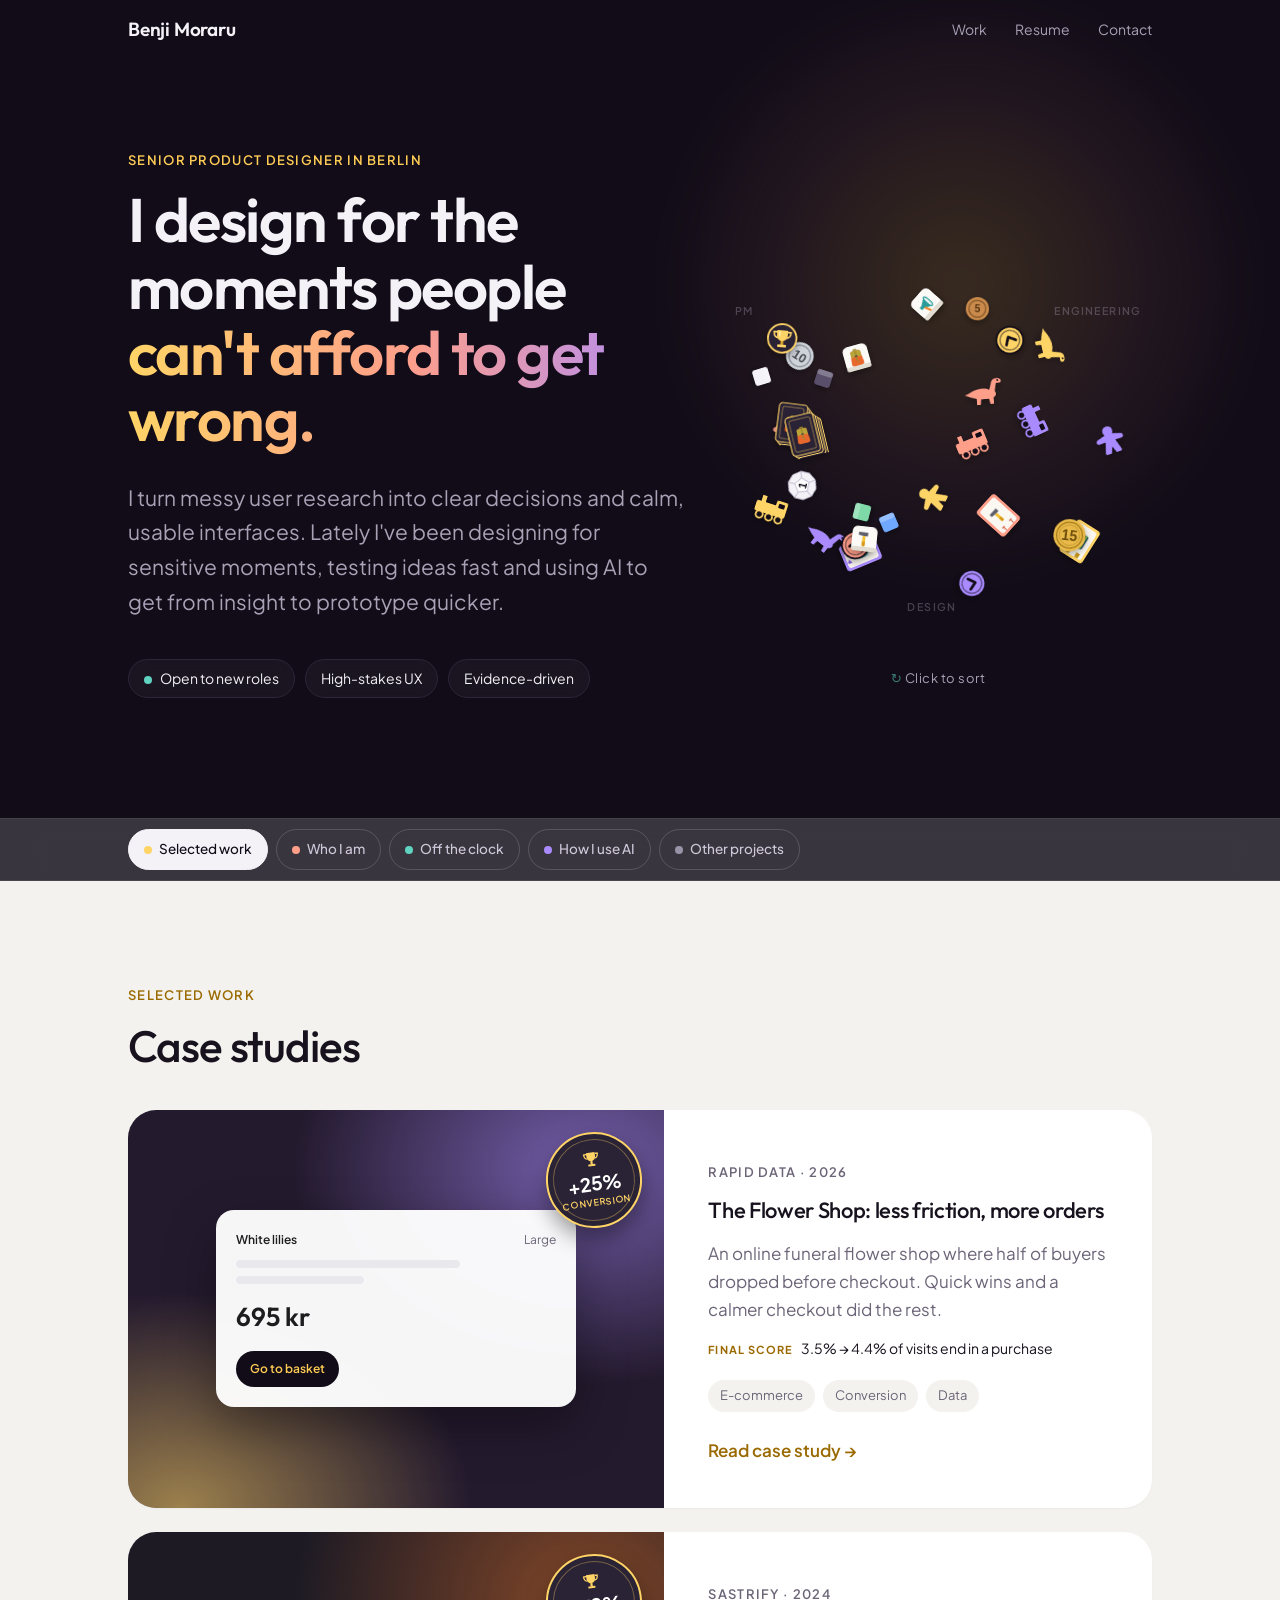
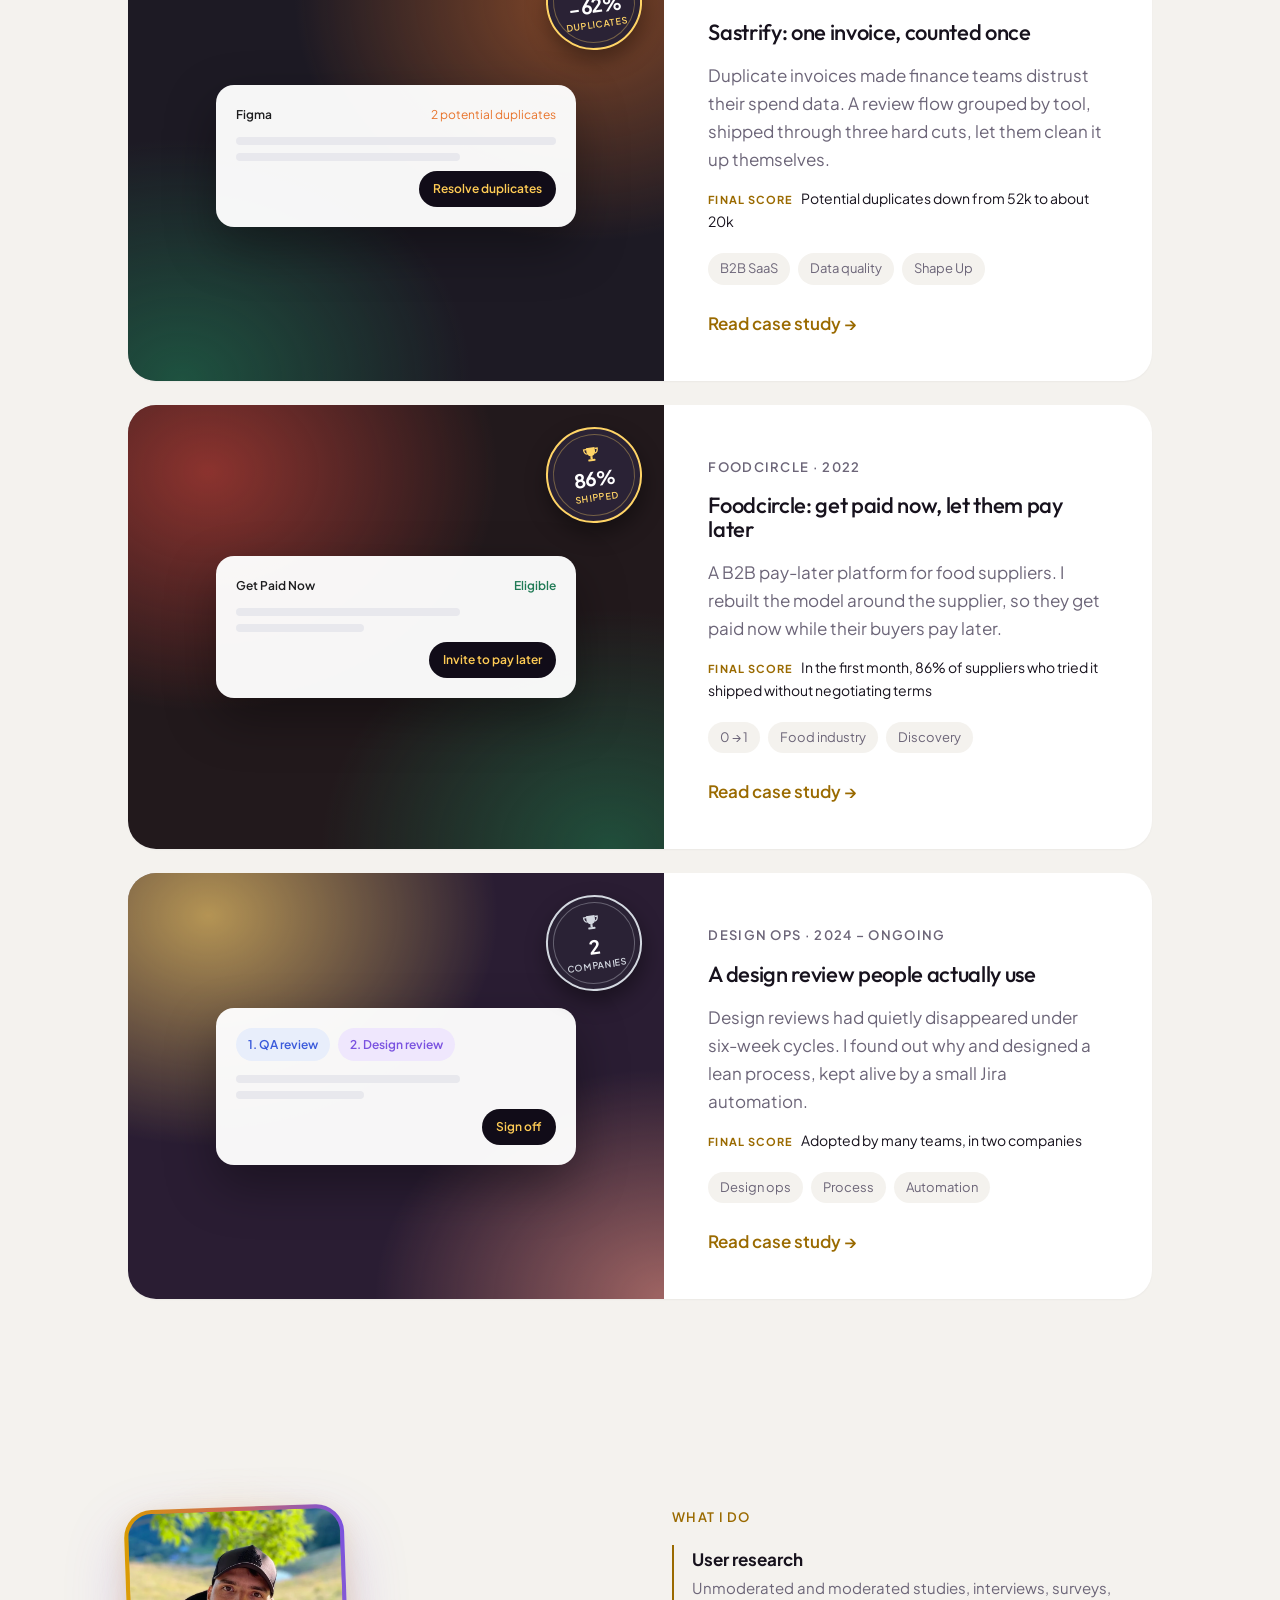
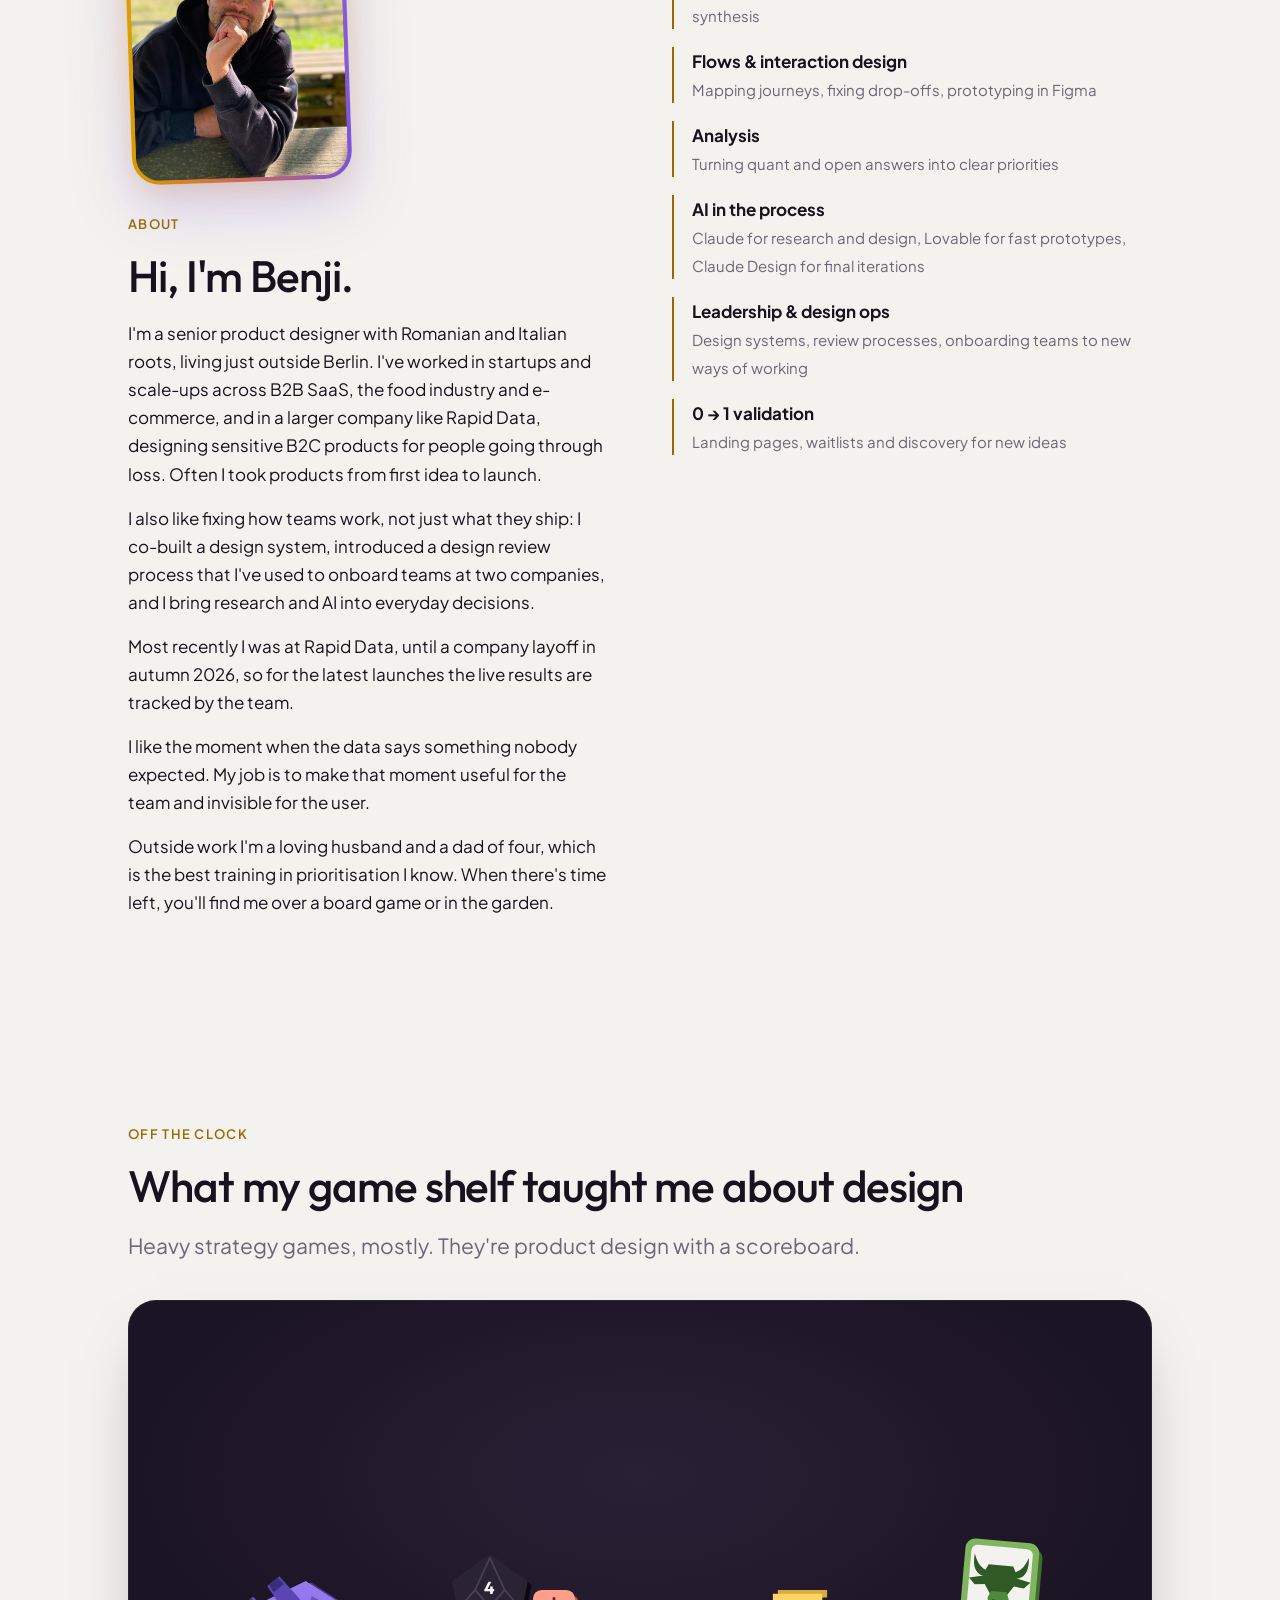
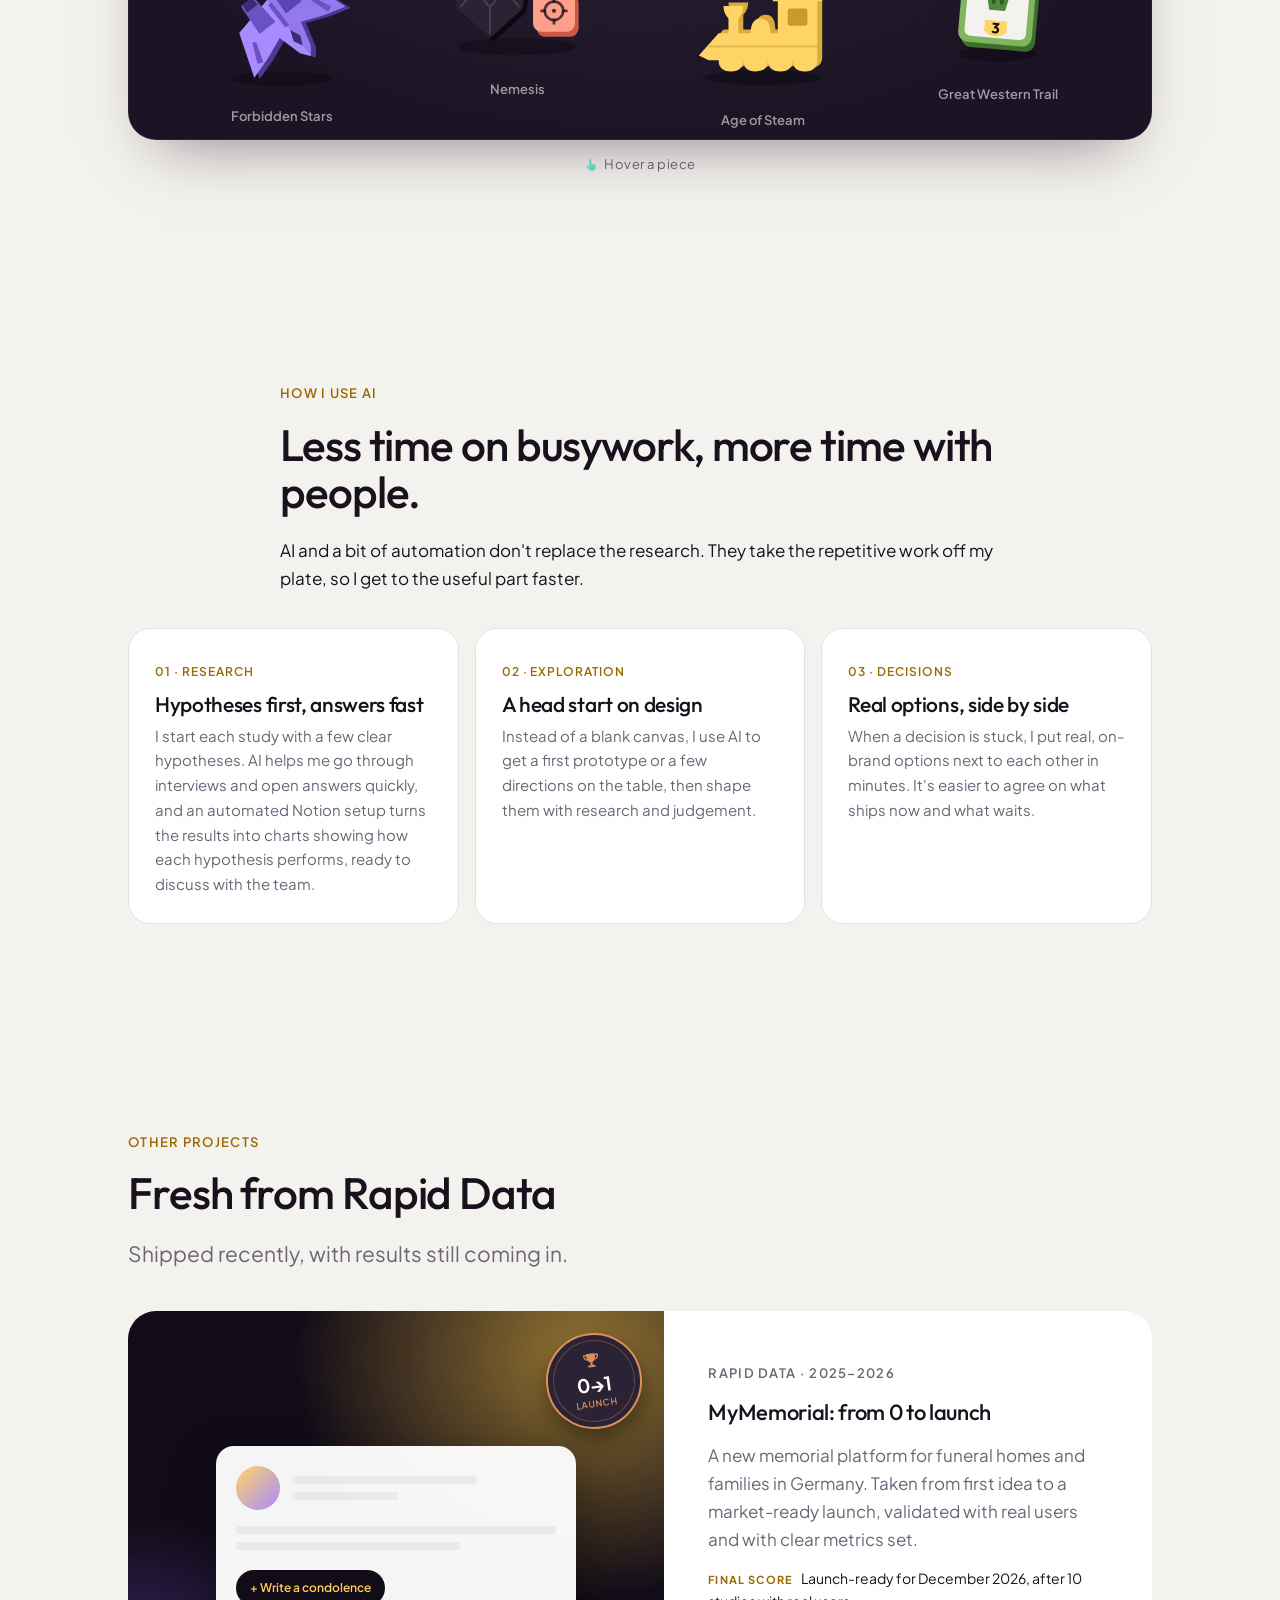
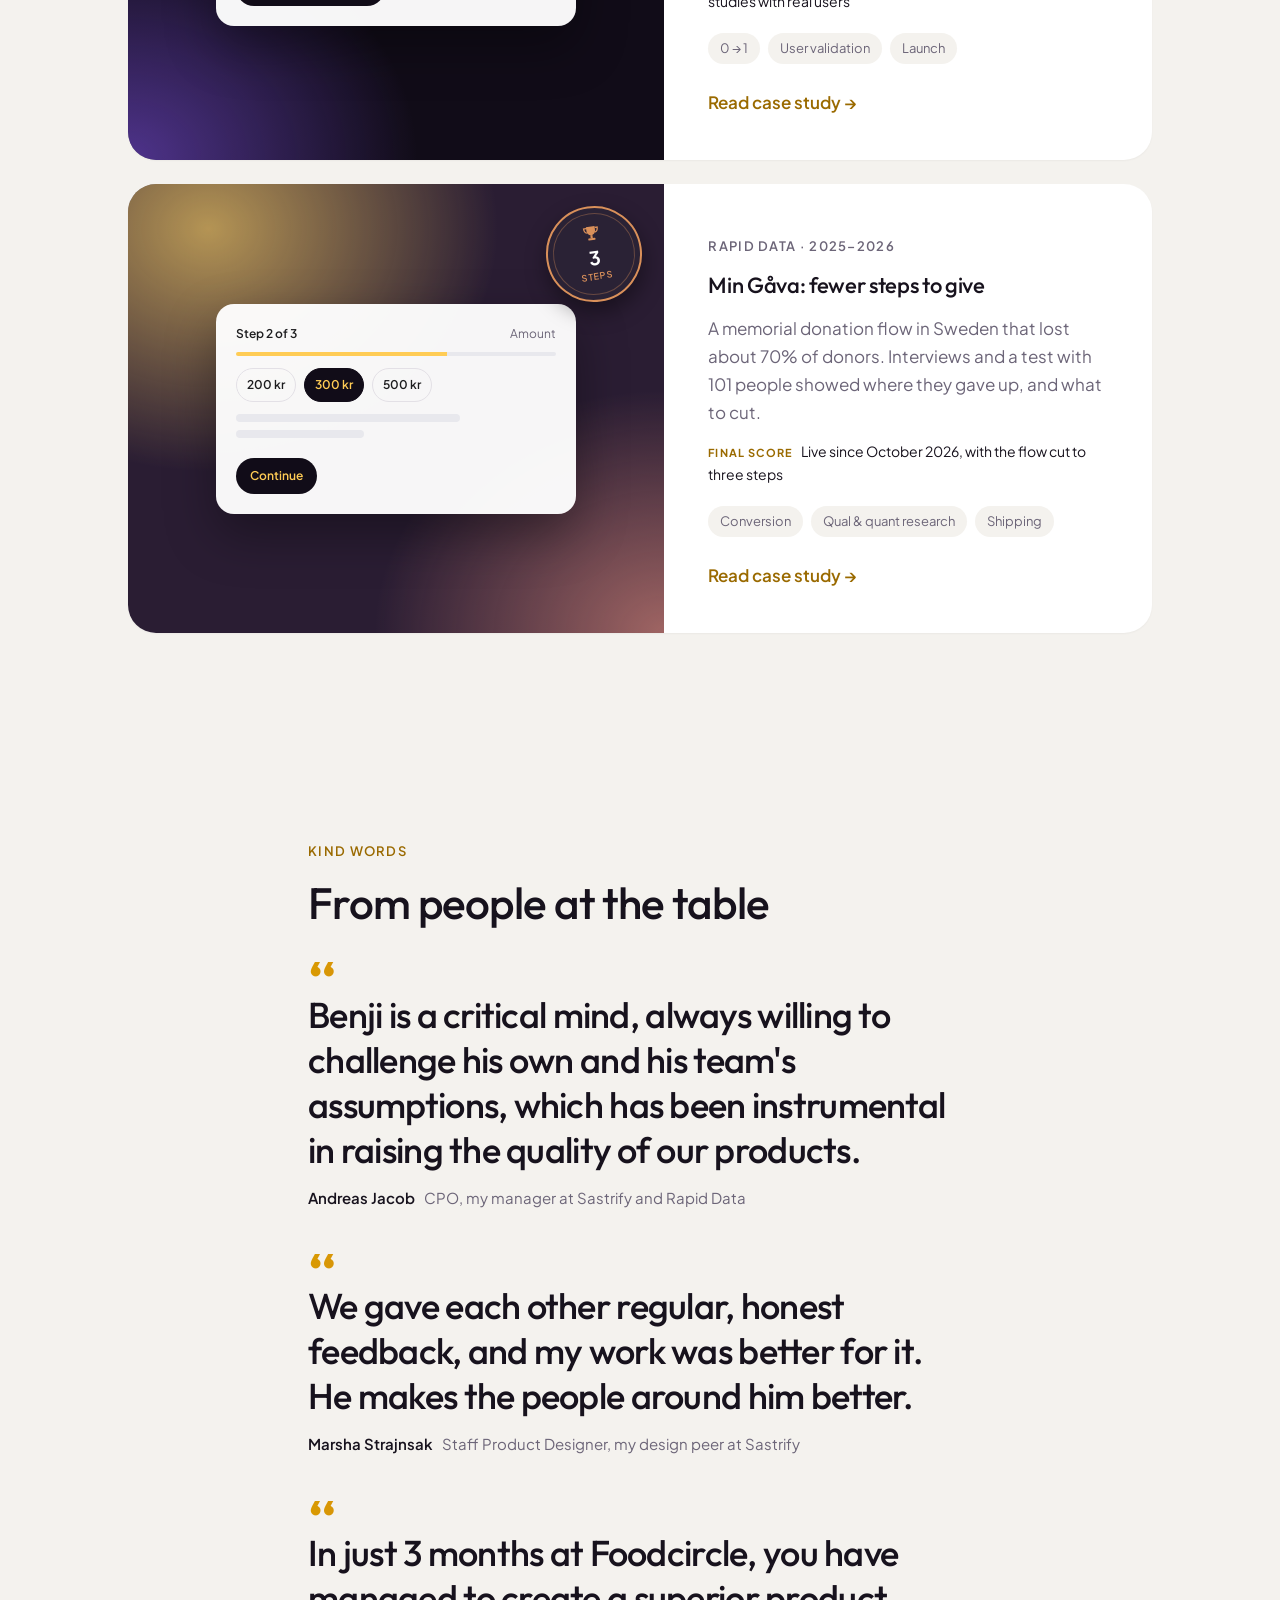
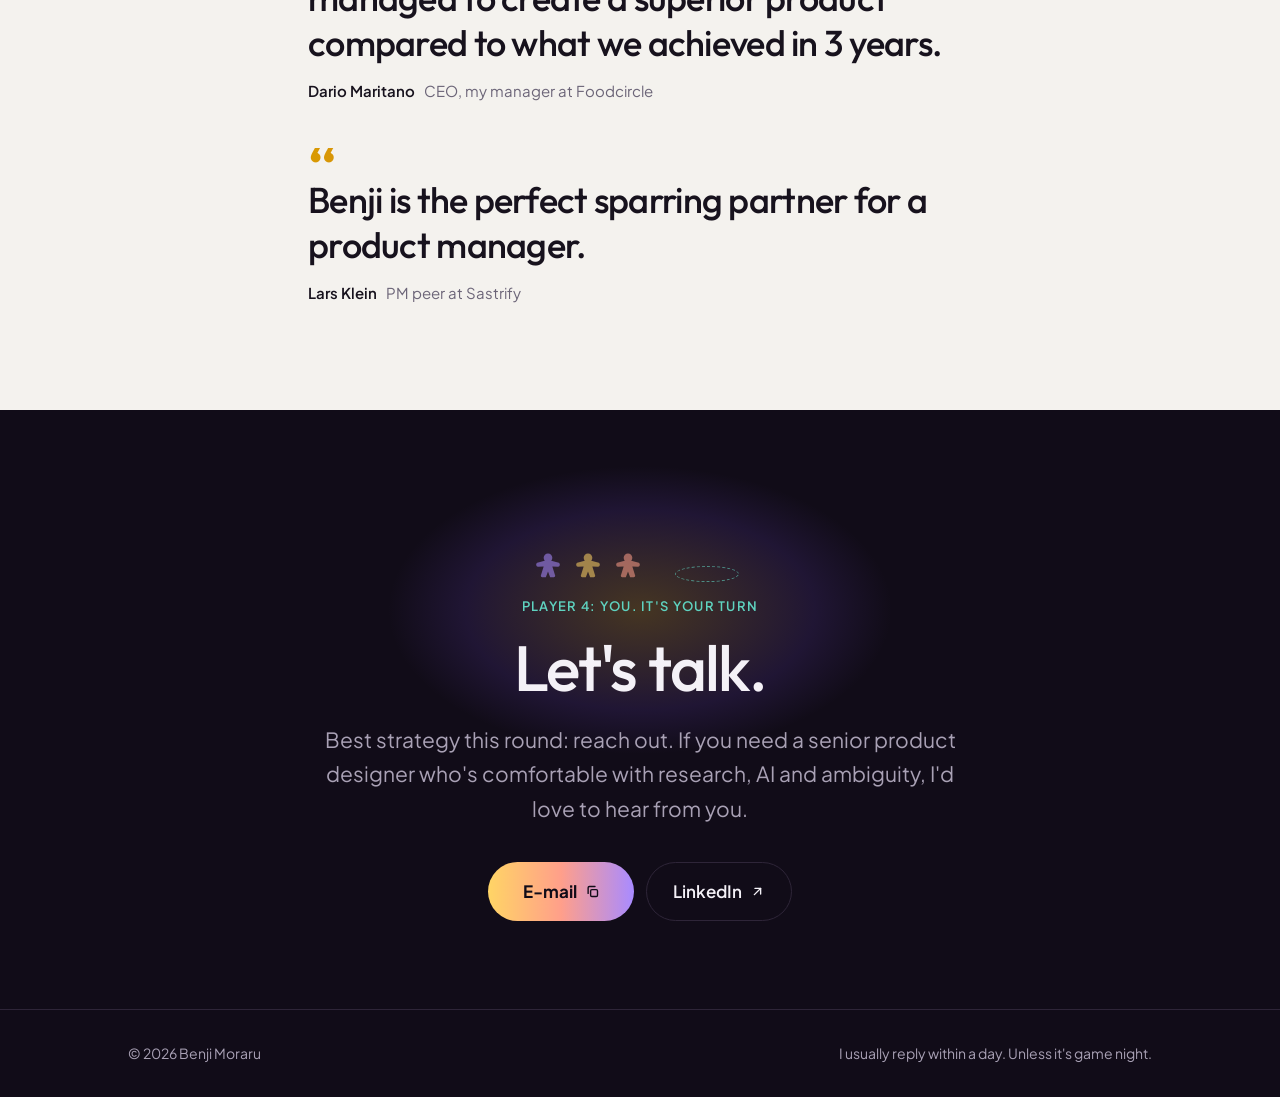
==== commit a25ab512: "Flower Shop: updated top nav, faster checkout flow Co-Authored-By: Claude Opus 5.5 <noreply@anthropi" ====
--- a/index.html
+++ b/index.html
@@ -10,7 +10,7 @@
 <link rel="apple-touch-icon" href="apple-touch-icon.png">
 <meta name="theme-color" content="#110c18">
 <style id="fouc">html{visibility:hidden;background:#110c18}</style>
-<link rel="stylesheet" href="style.css?v=1795602334">
+<link rel="stylesheet" href="style.css?v=1795602781">
 </head>
 <body>
 
@@ -330,6 +330,6 @@
   </div>
 </footer>
 
-<script src="main.js?v=1795602334"></script>
+<script src="main.js?v=1795602781"></script>
 </body>
 </html>
--- a/style.css
+++ b/style.css
@@ -899,7 +899,7 @@
 
 /* Checkout flow slideshow */
 .shot.flow { aspect-ratio: 3024 / 2440; height: auto; }
-.shot.flow img { position: absolute; inset: 0; width: 100%; height: 100%; object-fit: contain; opacity: 0; transition: opacity .6s ease; }
+.shot.flow img { position: absolute; inset: 0; width: 100%; height: 100%; object-fit: contain; opacity: 0; transition: opacity .3s ease; }
 .shot.flow img.on { opacity: 1; }
 .flow-steps { display: flex; justify-content: center; gap: 8px; flex-wrap: wrap; margin-top: 14px; }
 .flow-steps button { font: inherit; font-size: 13px; color: var(--muted); background: transparent; border: 1px solid var(--line); border-radius: 999px; padding: 6px 14px; cursor: pointer; transition: all .3s ease; }
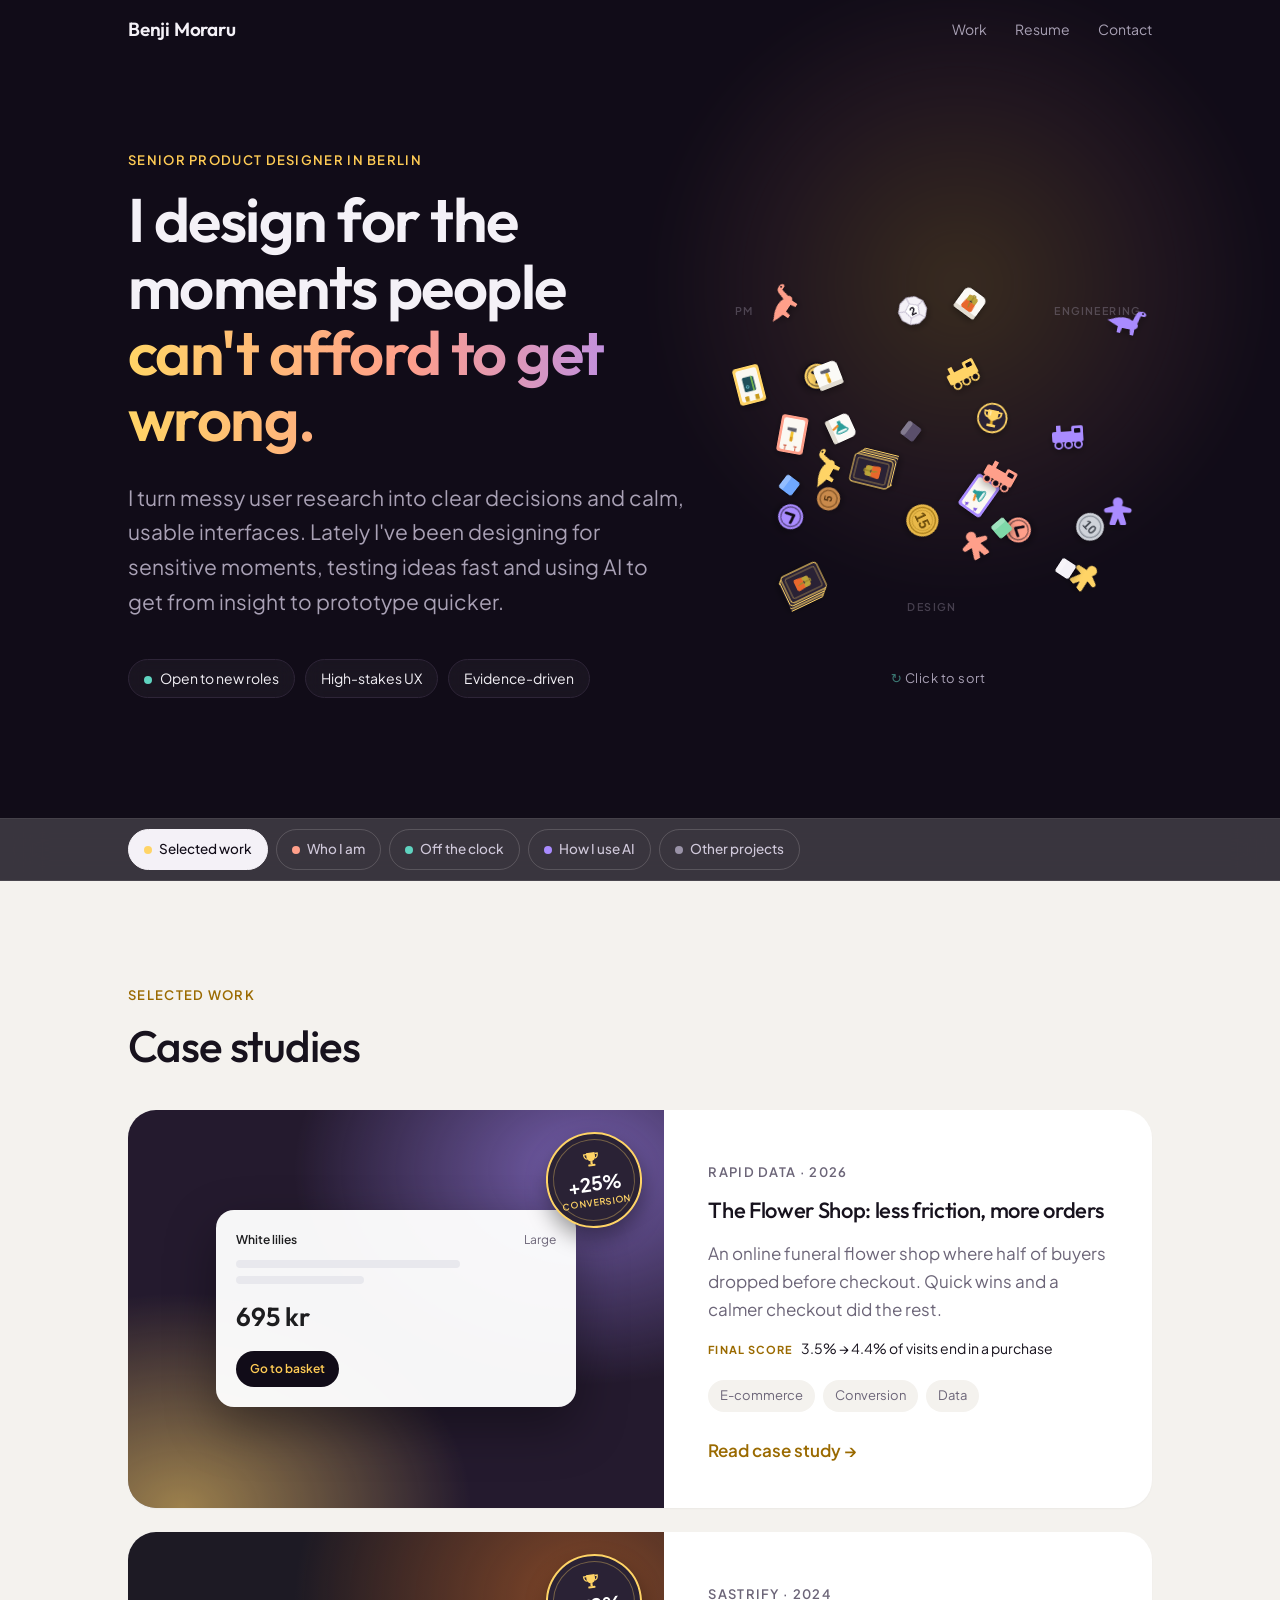
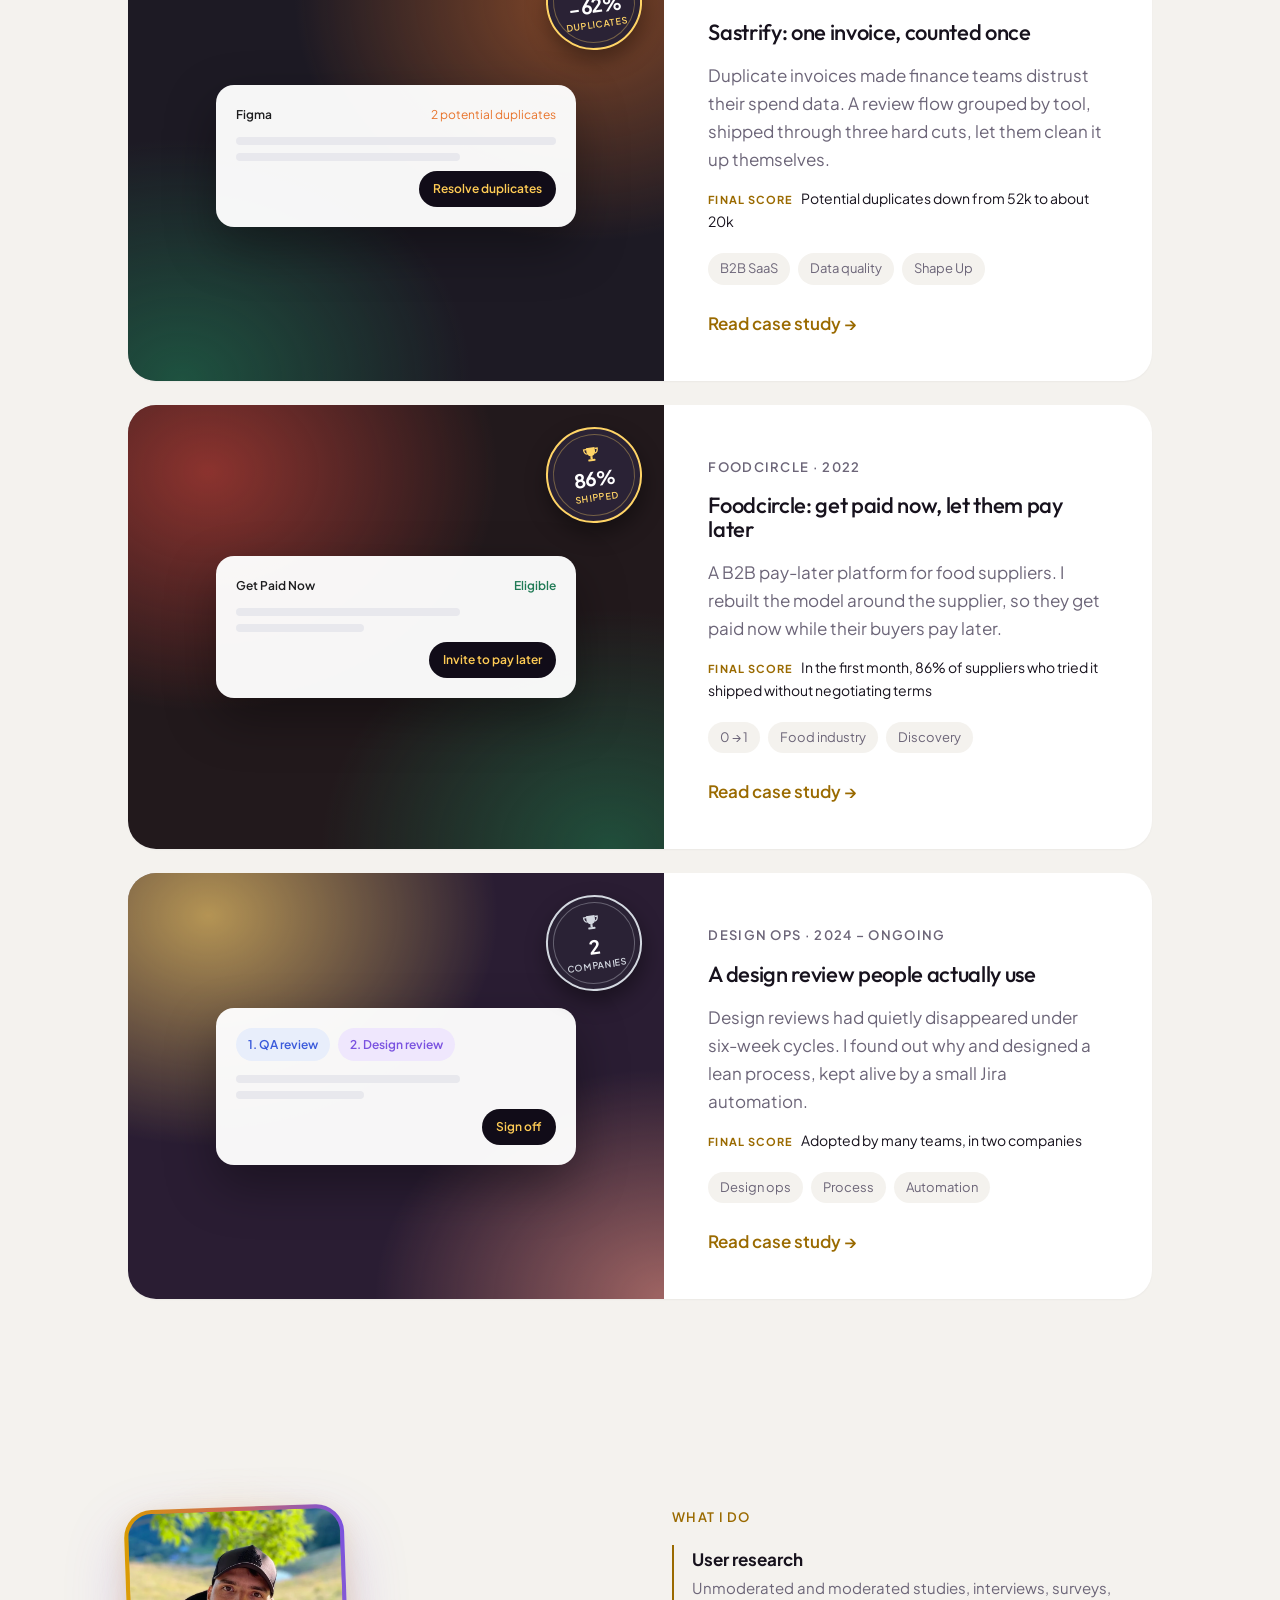
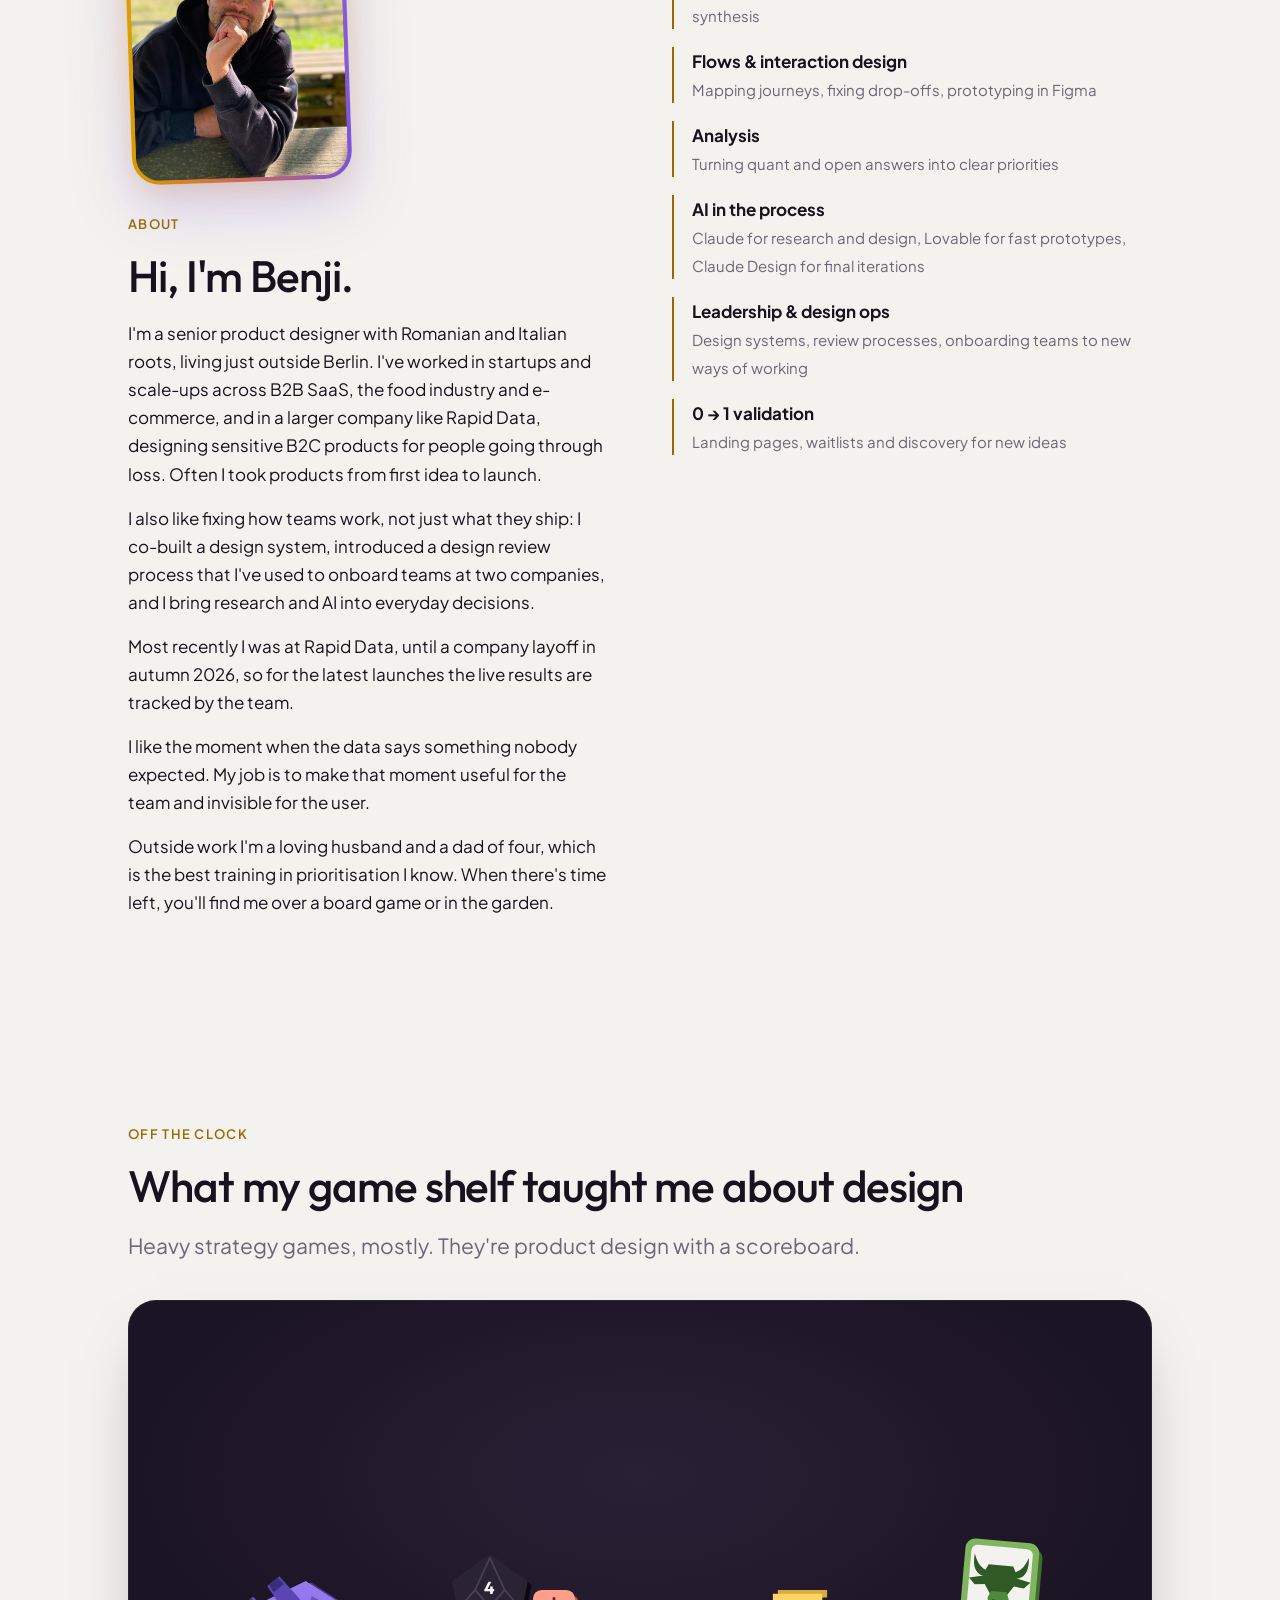
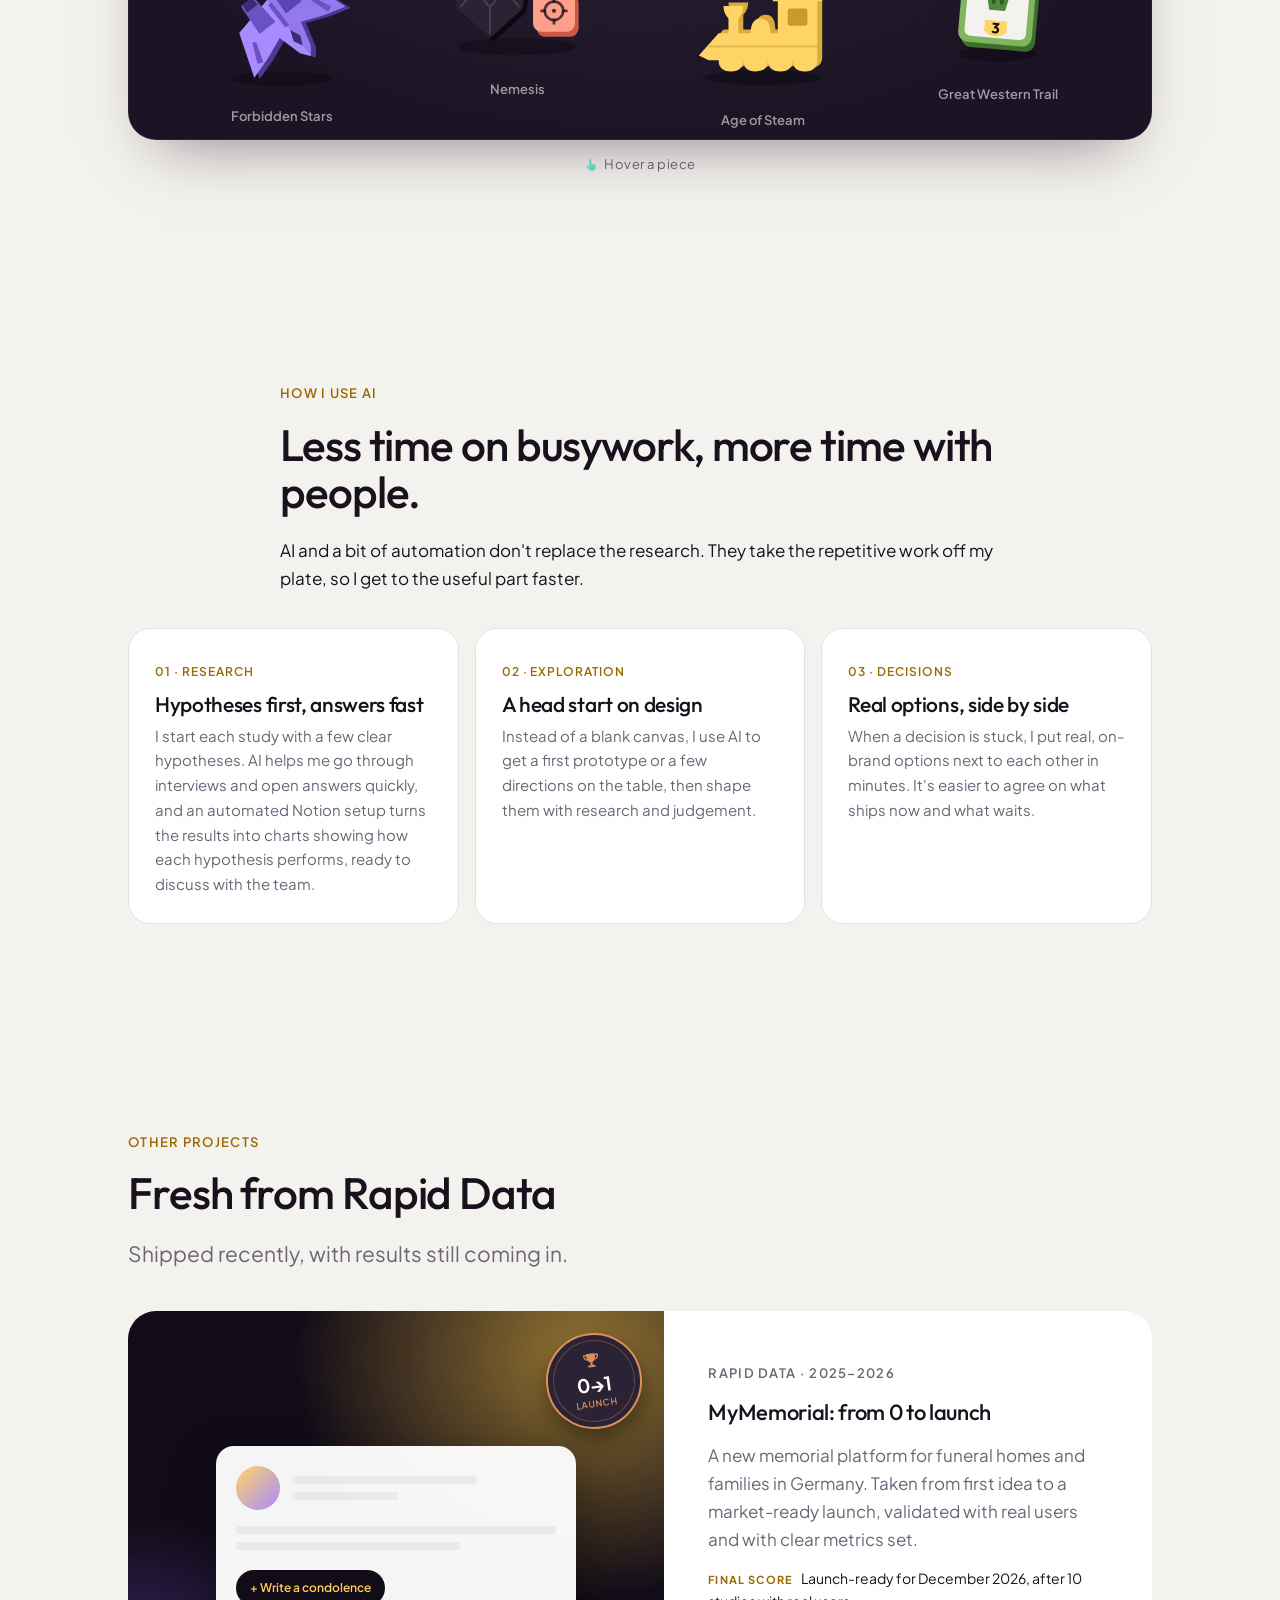
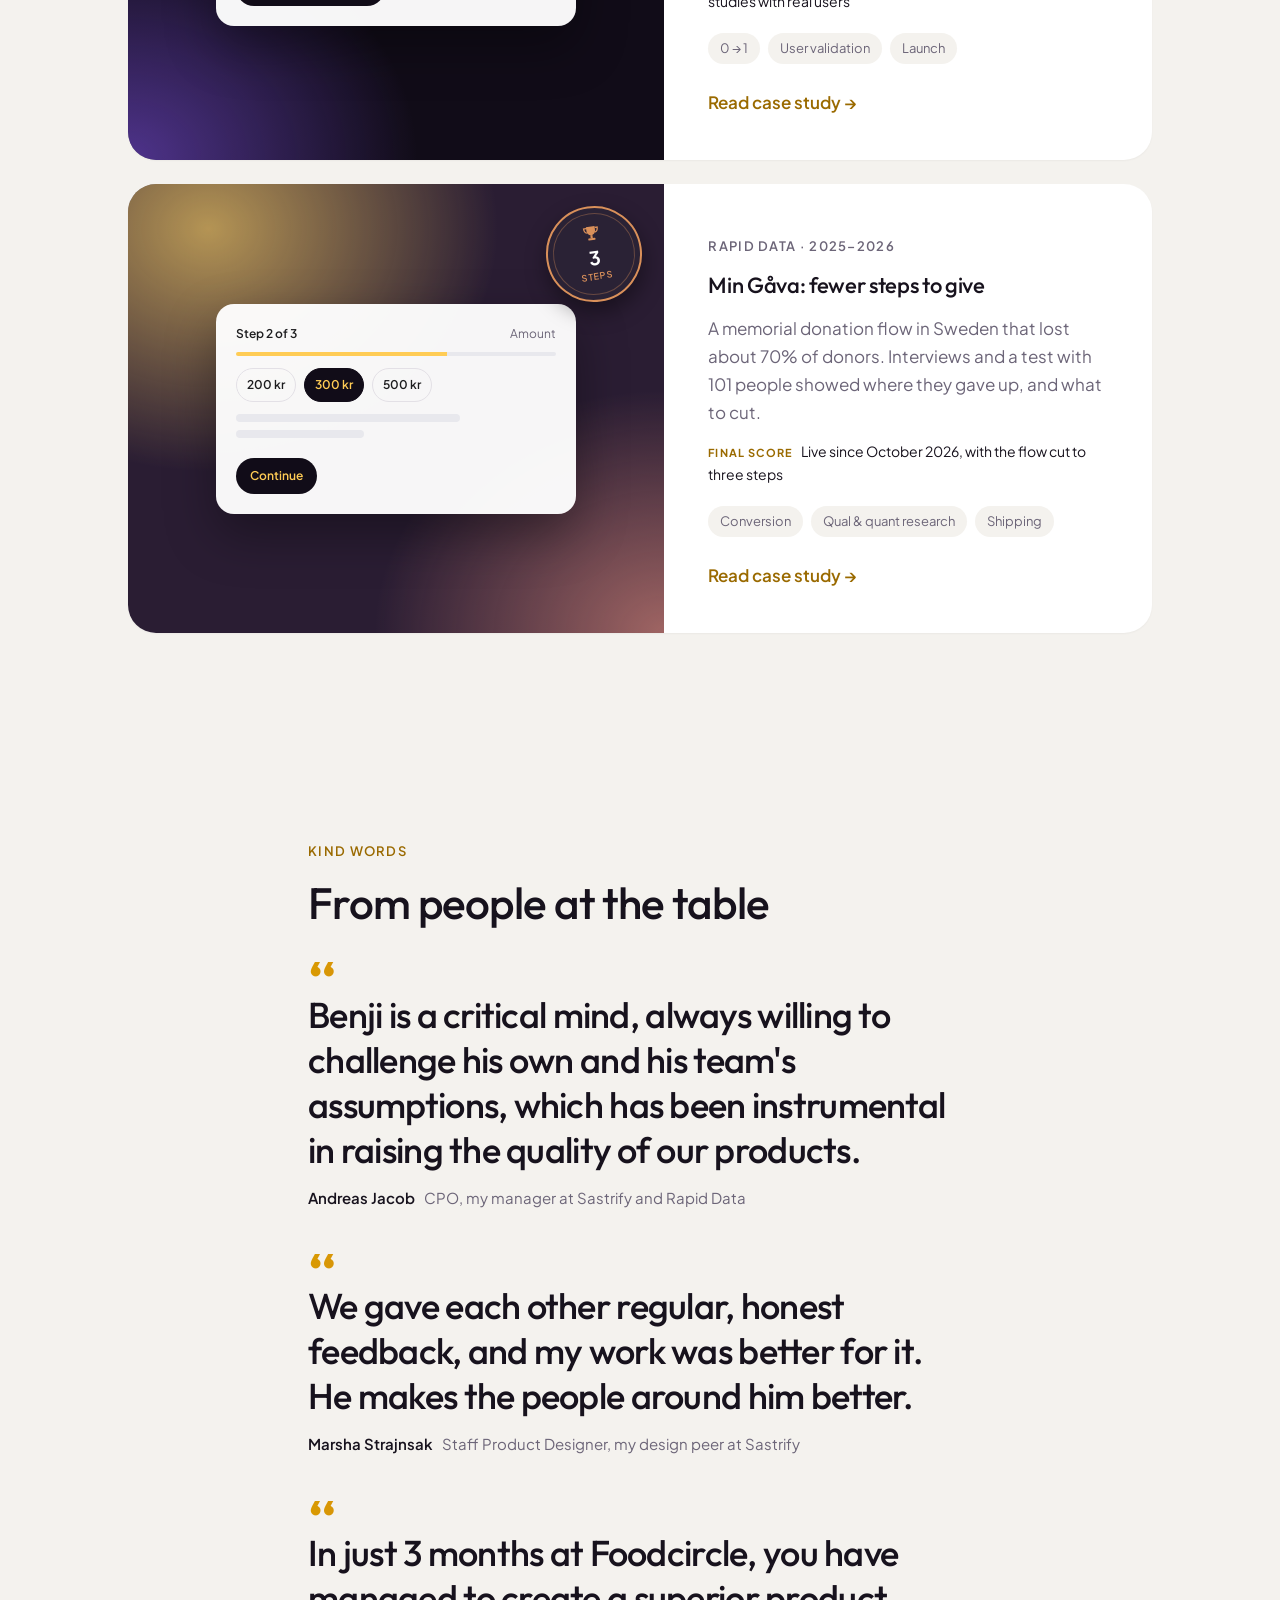
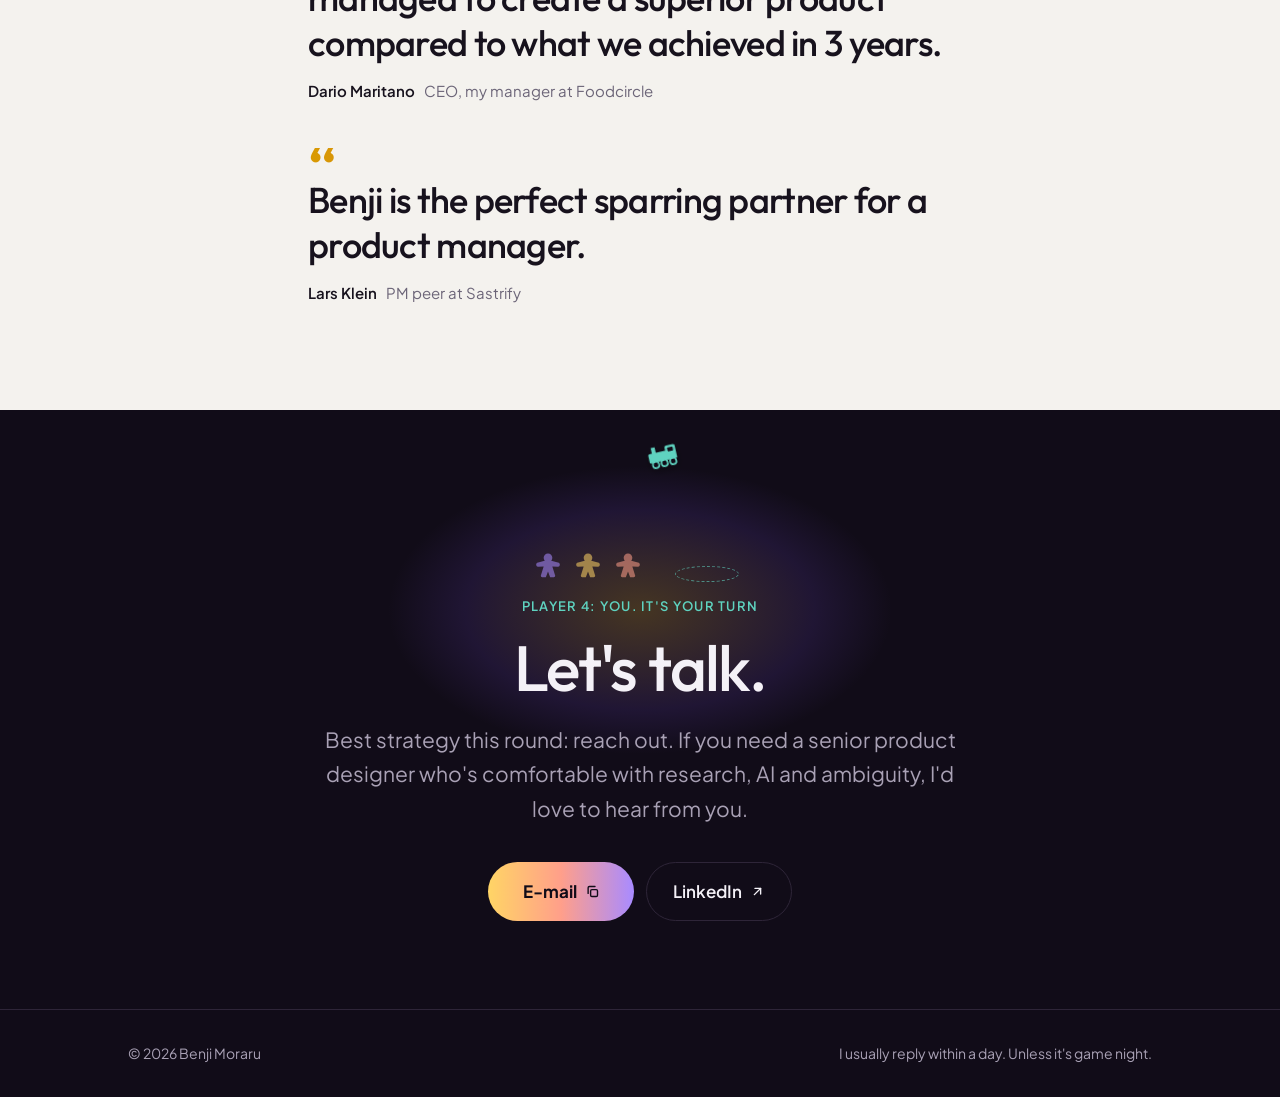
==== commit 1b5d4019: "Flower Shop: 3x exports, click to advance checkout Co-Authored-By: Claude Opus 5.5 <noreply@anthropi" ====
--- a/index.html
+++ b/index.html
@@ -10,7 +10,7 @@
 <link rel="apple-touch-icon" href="apple-touch-icon.png">
 <meta name="theme-color" content="#110c18">
 <style id="fouc">html{visibility:hidden;background:#110c18}</style>
-<link rel="stylesheet" href="style.css?v=1795602781">
+<link rel="stylesheet" href="style.css?v=1795609357">
 </head>
 <body>
 
@@ -330,6 +330,6 @@
   </div>
 </footer>
 
-<script src="main.js?v=1795602781"></script>
+<script src="main.js?v=1795609357"></script>
 </body>
 </html>
--- a/style.css
+++ b/style.css
@@ -904,4 +904,5 @@
 .flow-steps { display: flex; justify-content: center; gap: 8px; flex-wrap: wrap; margin-top: 14px; }
 .flow-steps button { font: inherit; font-size: 13px; color: var(--muted); background: transparent; border: 1px solid var(--line); border-radius: 999px; padding: 6px 14px; cursor: pointer; transition: all .3s ease; }
 .flow-steps button.on { color: var(--ink); background: var(--surface); border-color: var(--ink); }
+.shot.flow, .shot.flow img { cursor: pointer !important; }
 html { visibility: visible !important; }
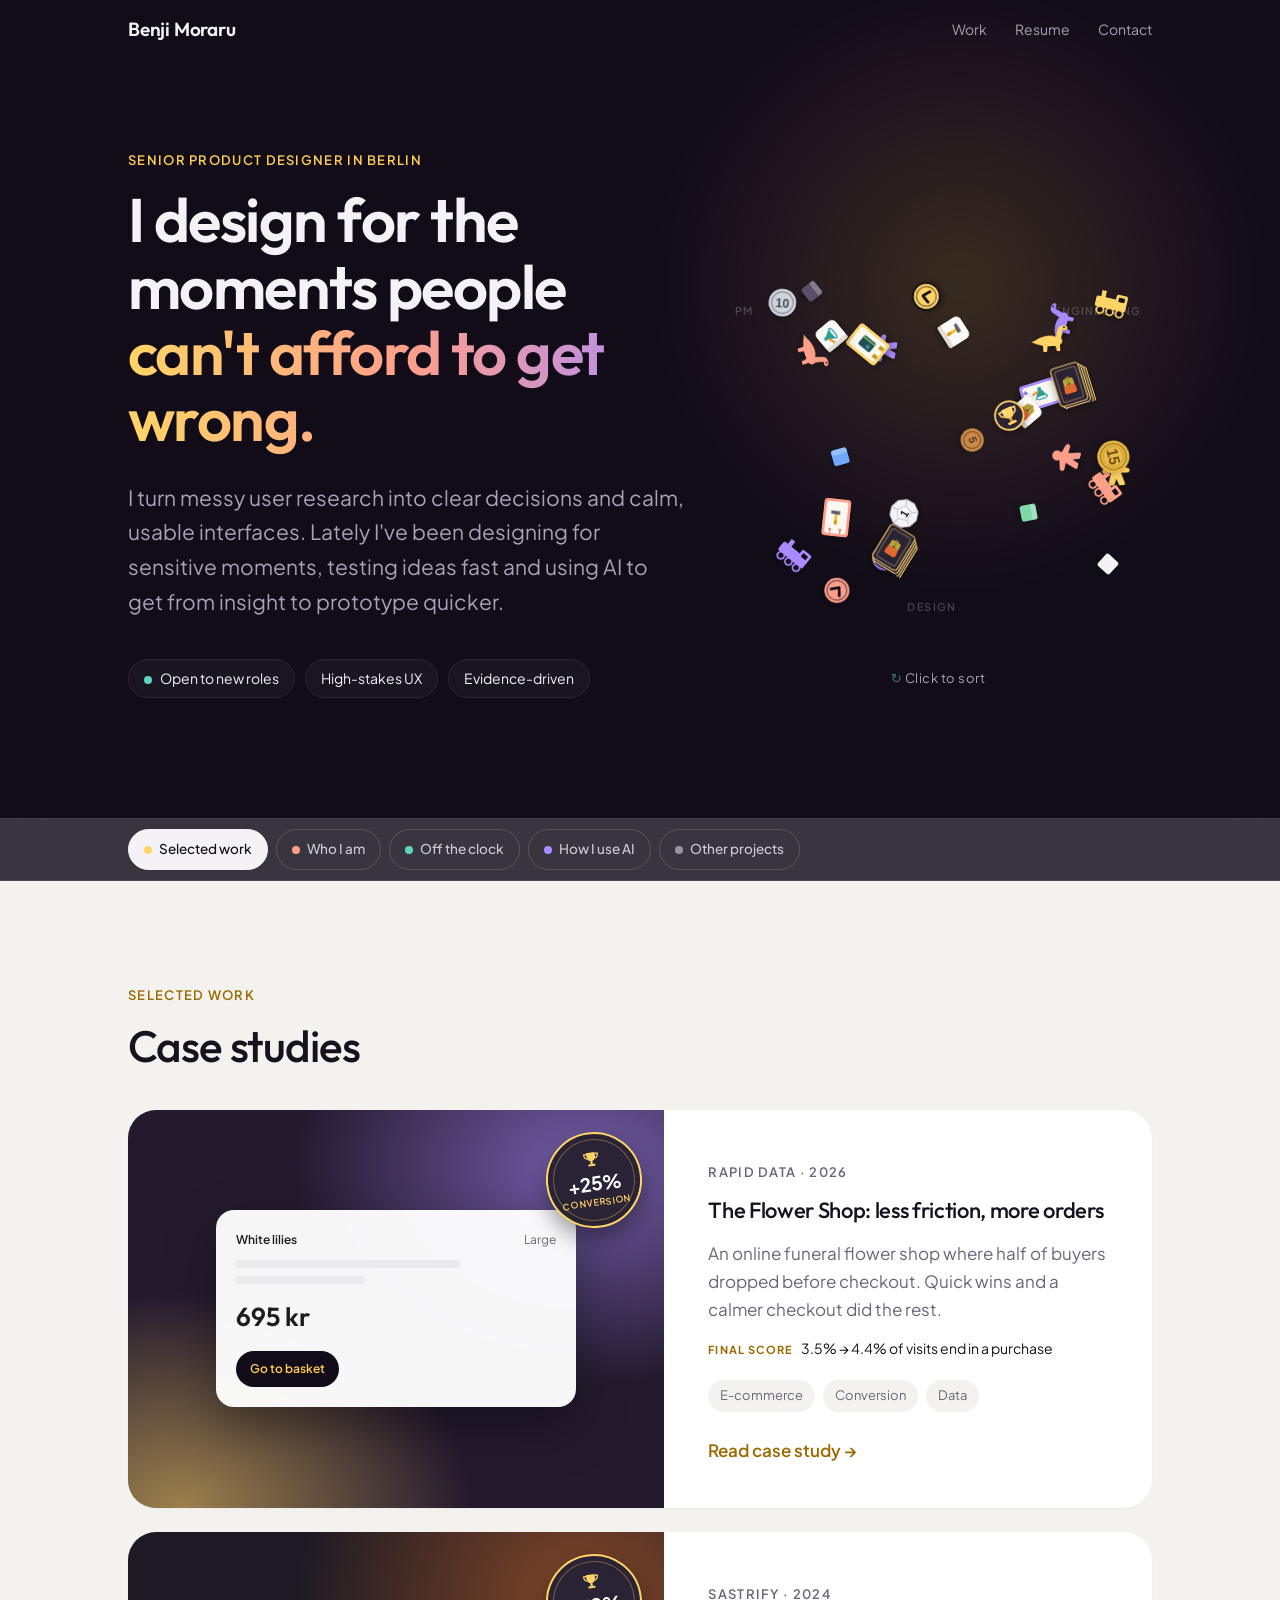
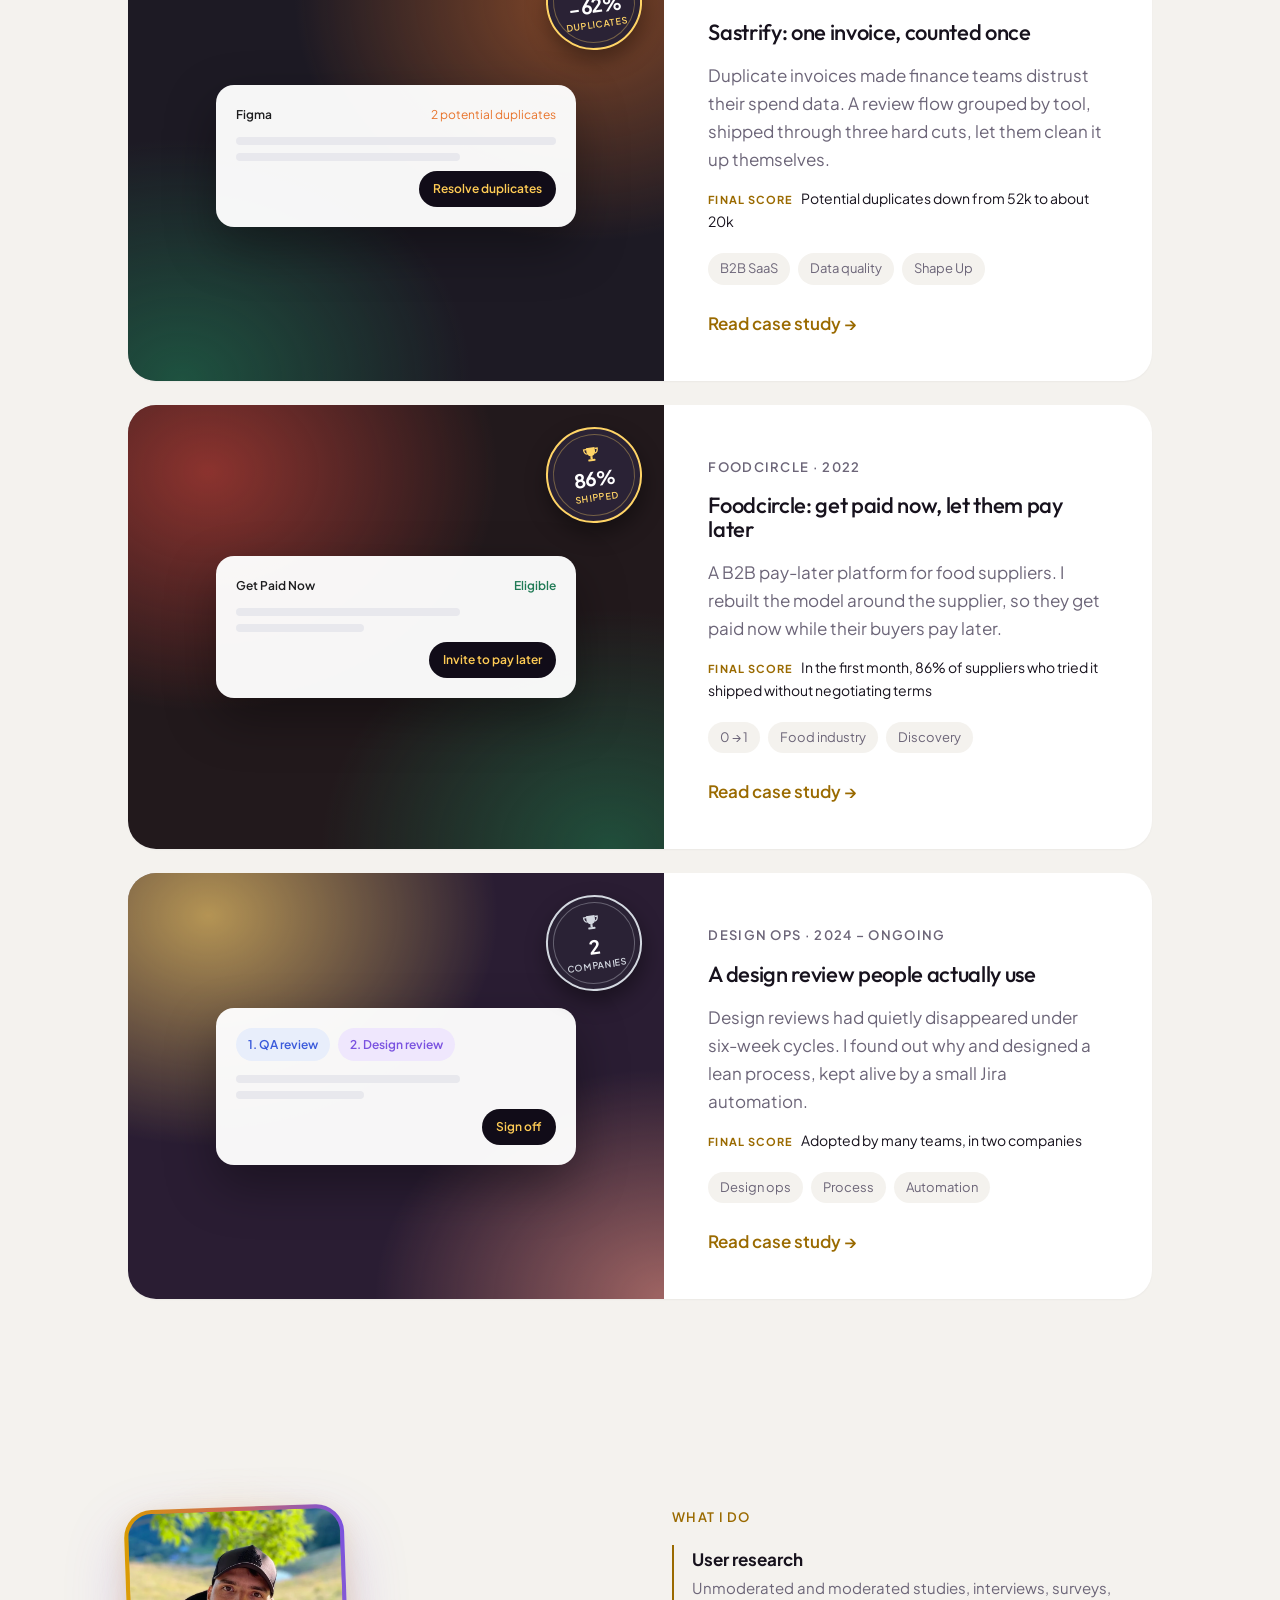
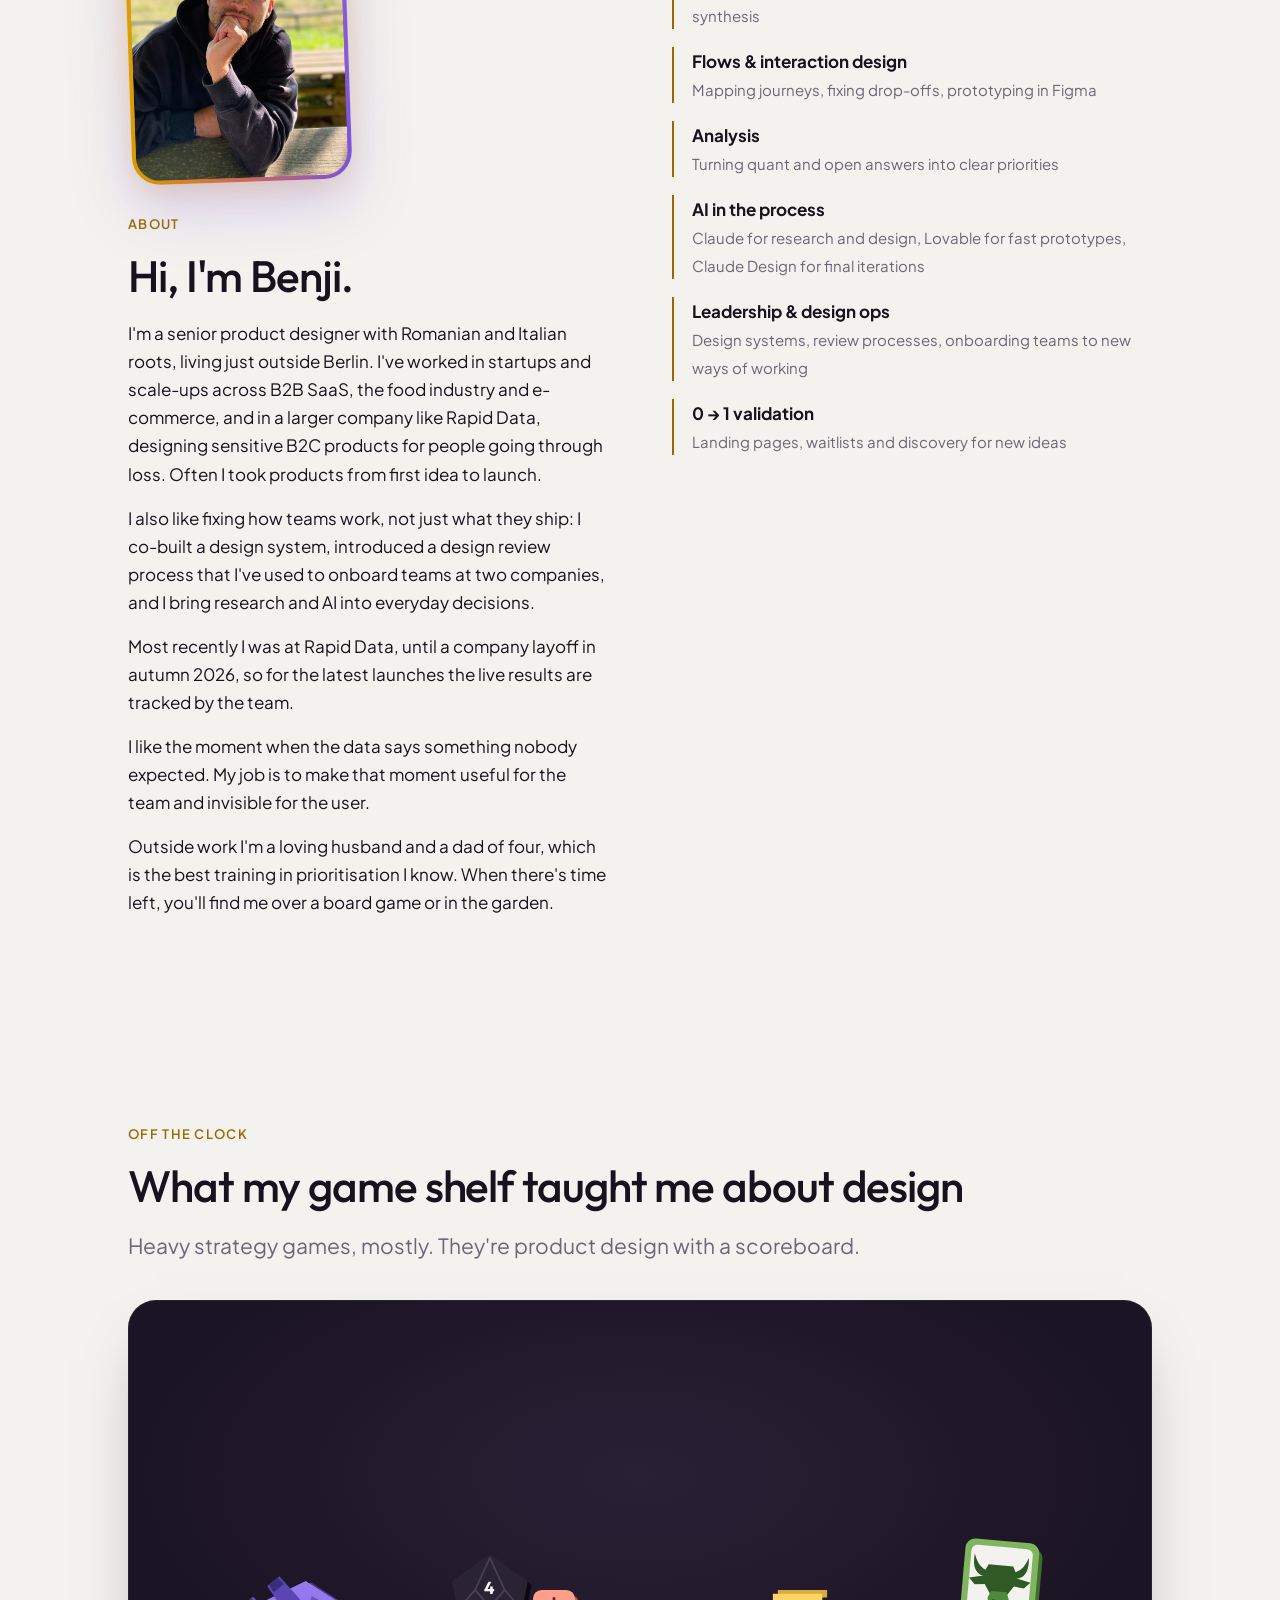
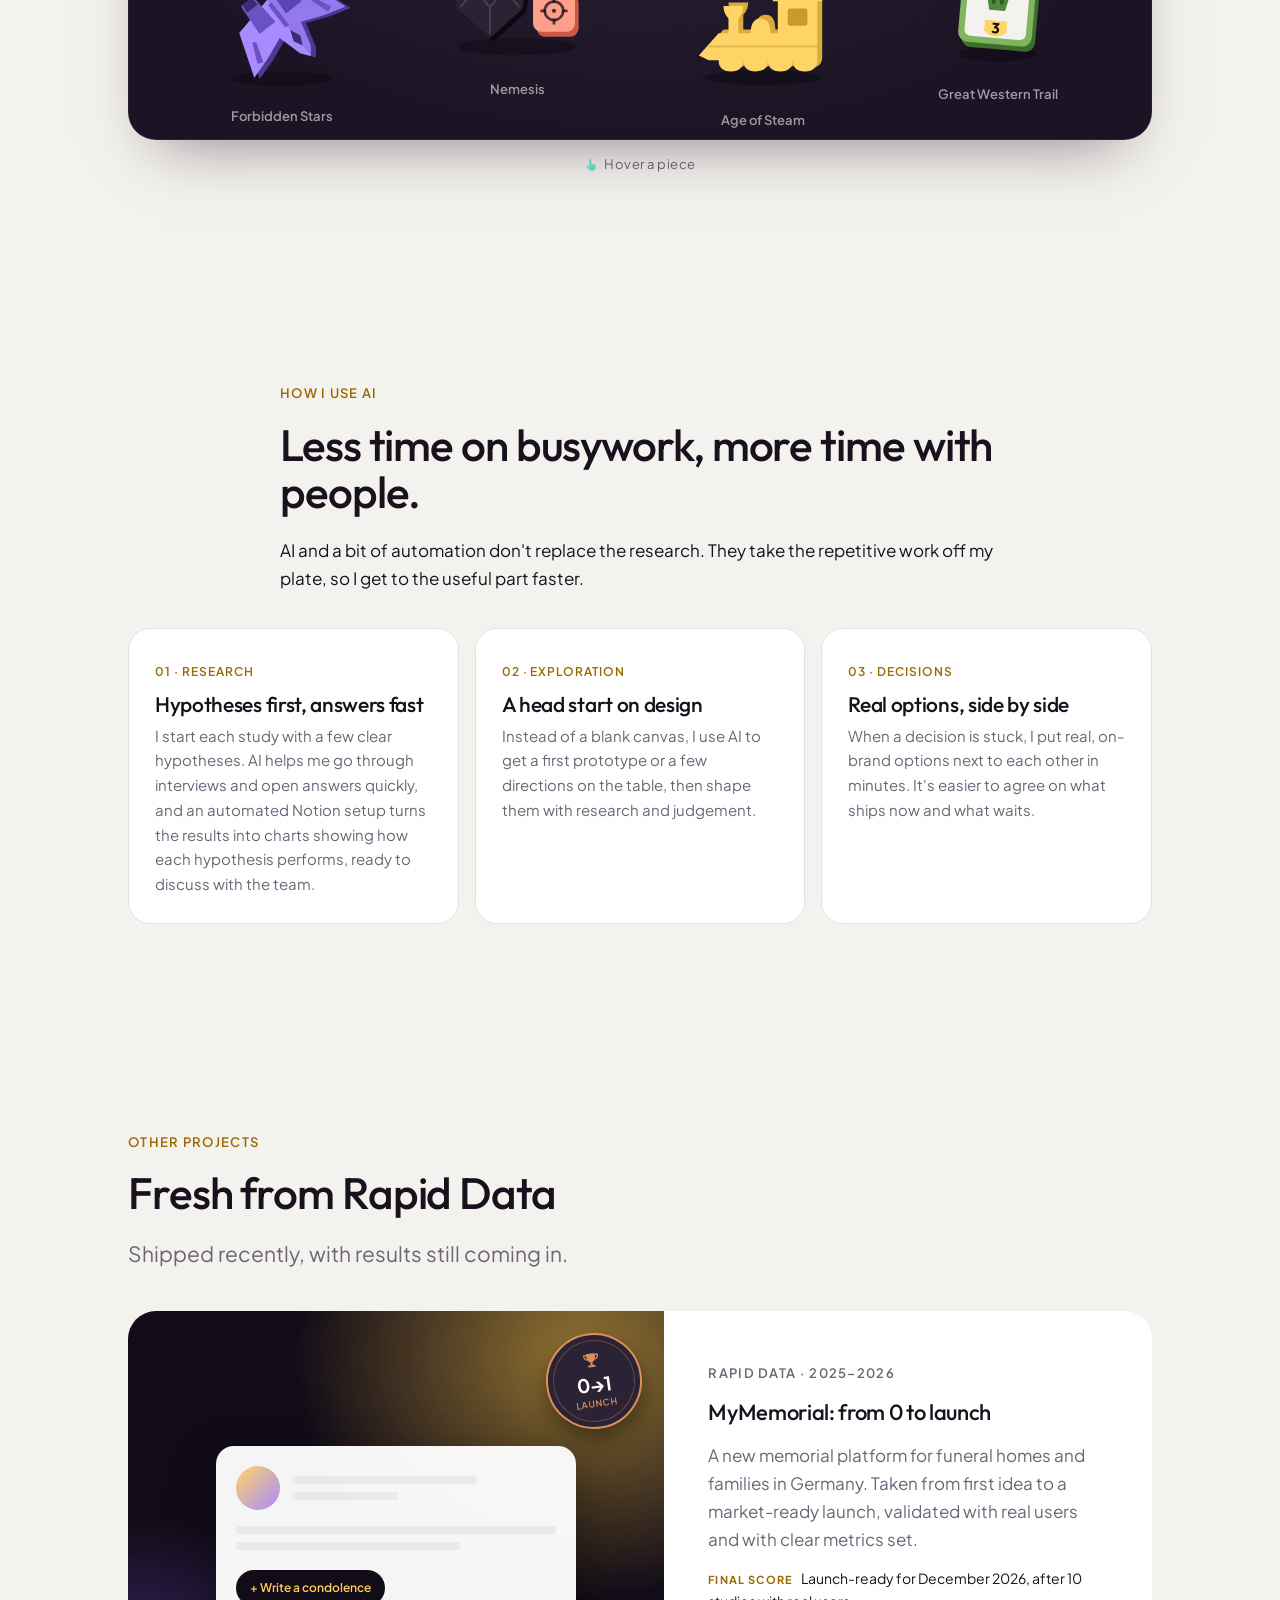
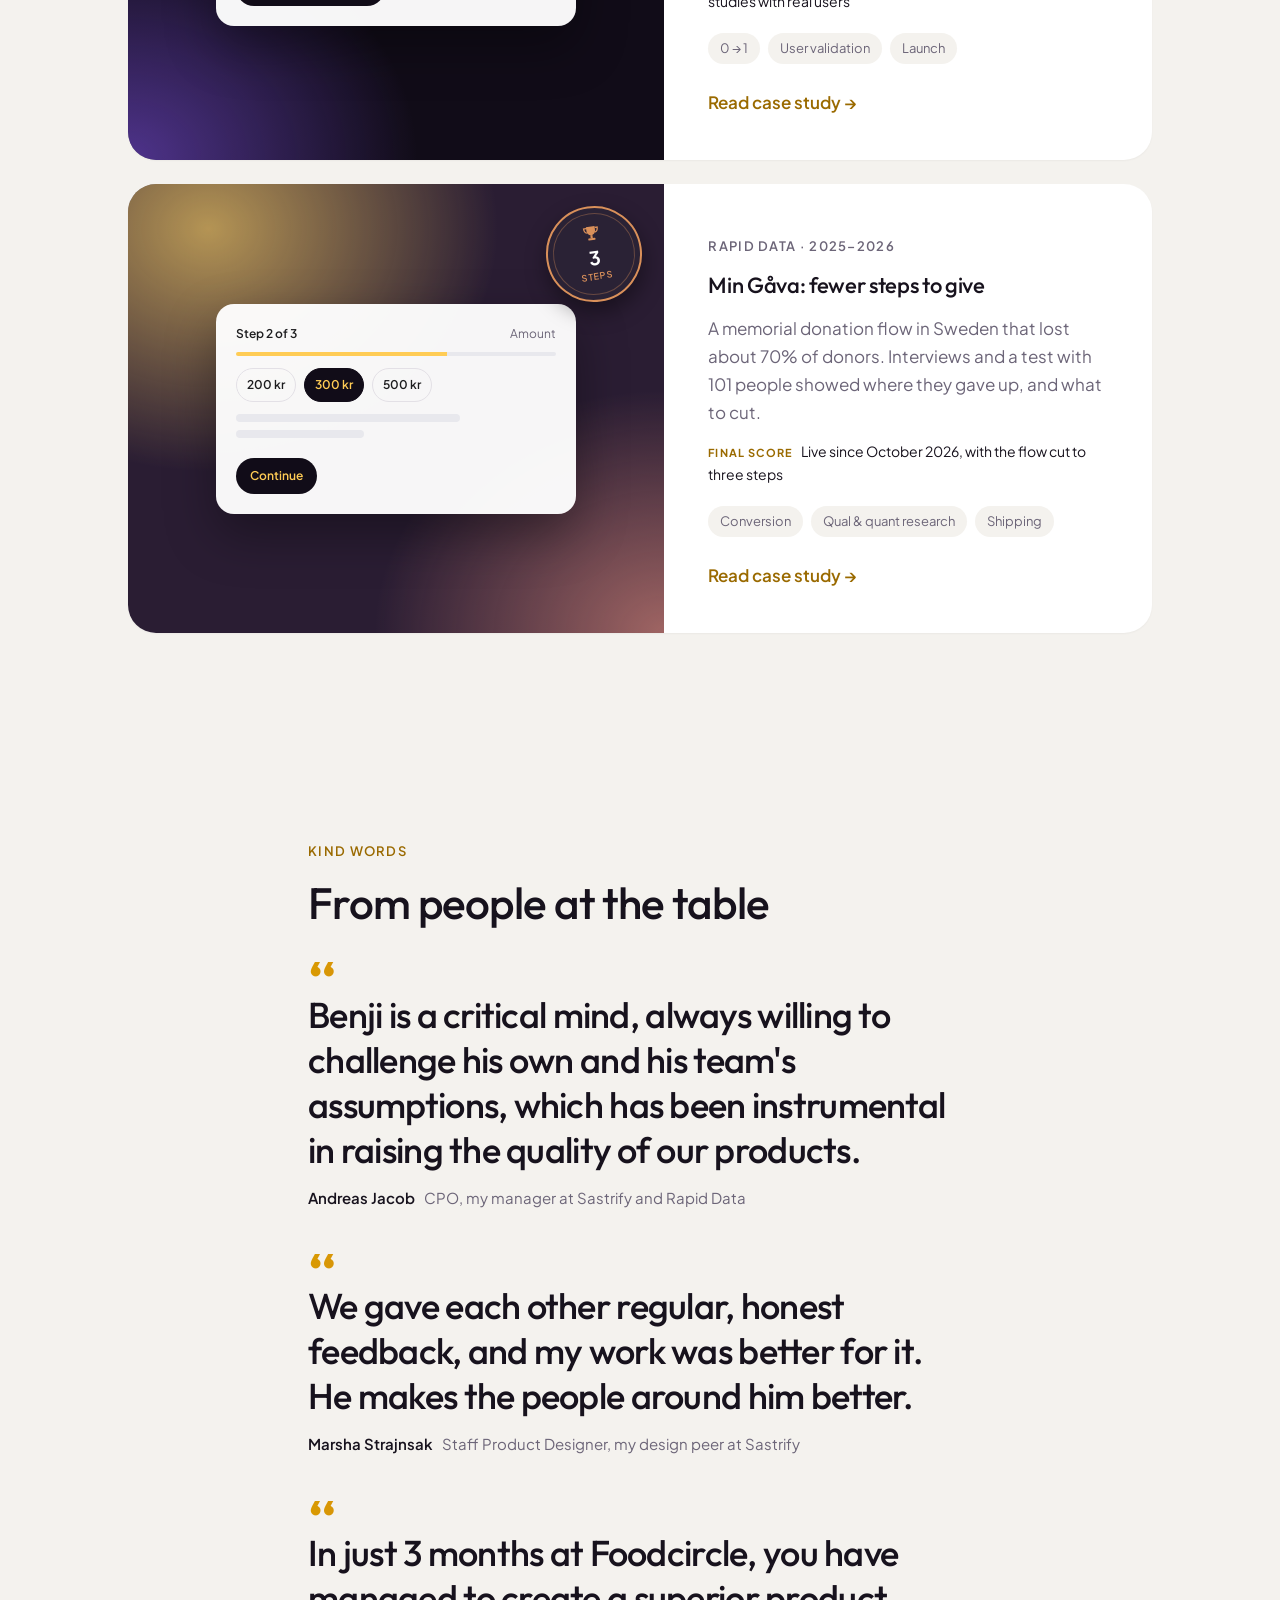
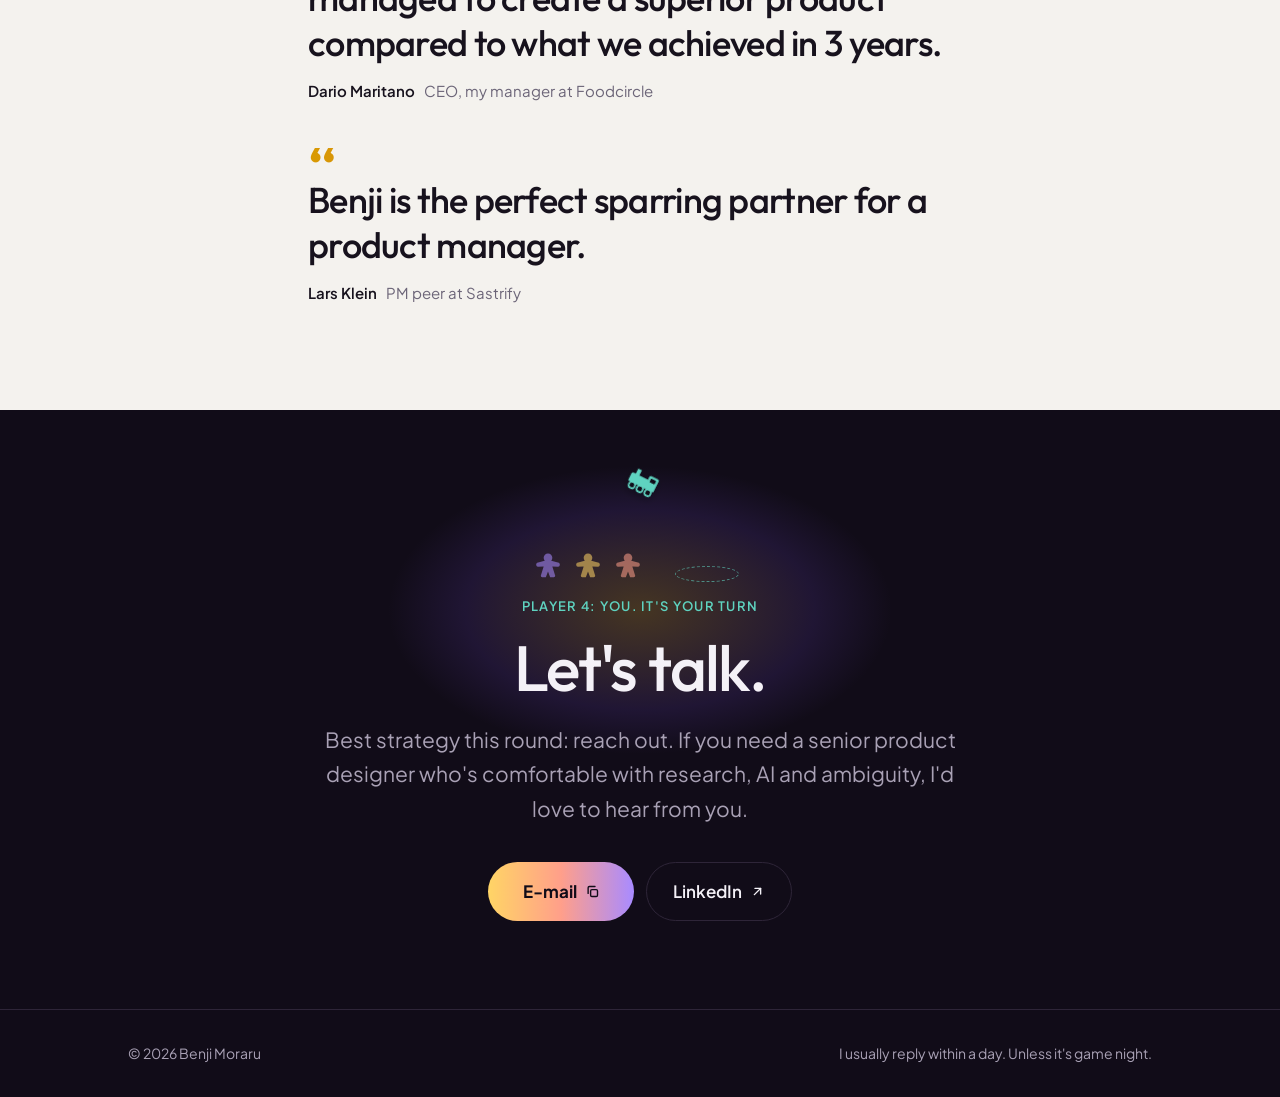
==== commit e45e1481: "Flower Shop: sharper screens, full-width desktop shots Co-Authored-By: Claude Opus 5.5 <noreply@anth" ====
--- a/index.html
+++ b/index.html
@@ -10,7 +10,7 @@
 <link rel="apple-touch-icon" href="apple-touch-icon.png">
 <meta name="theme-color" content="#110c18">
 <style id="fouc">html{visibility:hidden;background:#110c18}</style>
-<link rel="stylesheet" href="style.css?v=1795609357">
+<link rel="stylesheet" href="style.css?v=1795707977">
 </head>
 <body>
 
@@ -330,6 +330,6 @@
   </div>
 </footer>
 
-<script src="main.js?v=1795609357"></script>
+<script src="main.js?v=1795707977"></script>
 </body>
 </html>
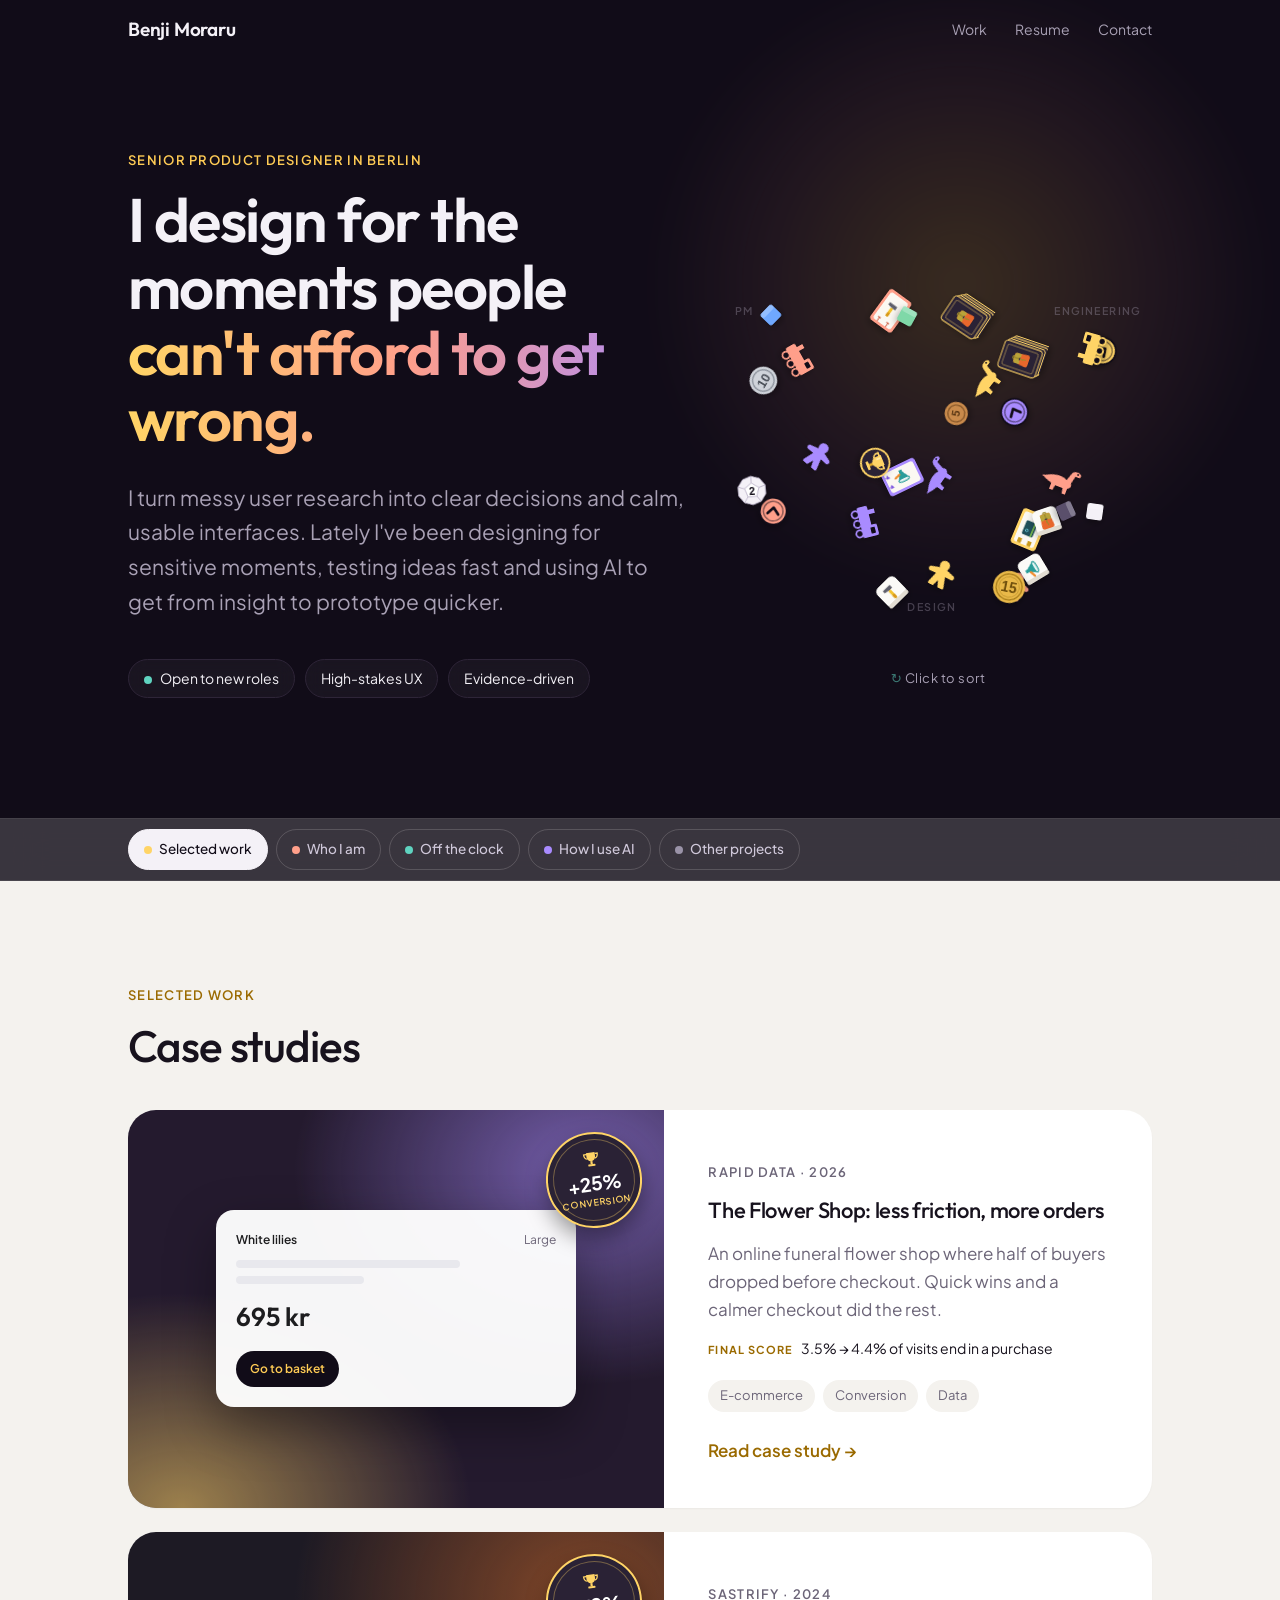
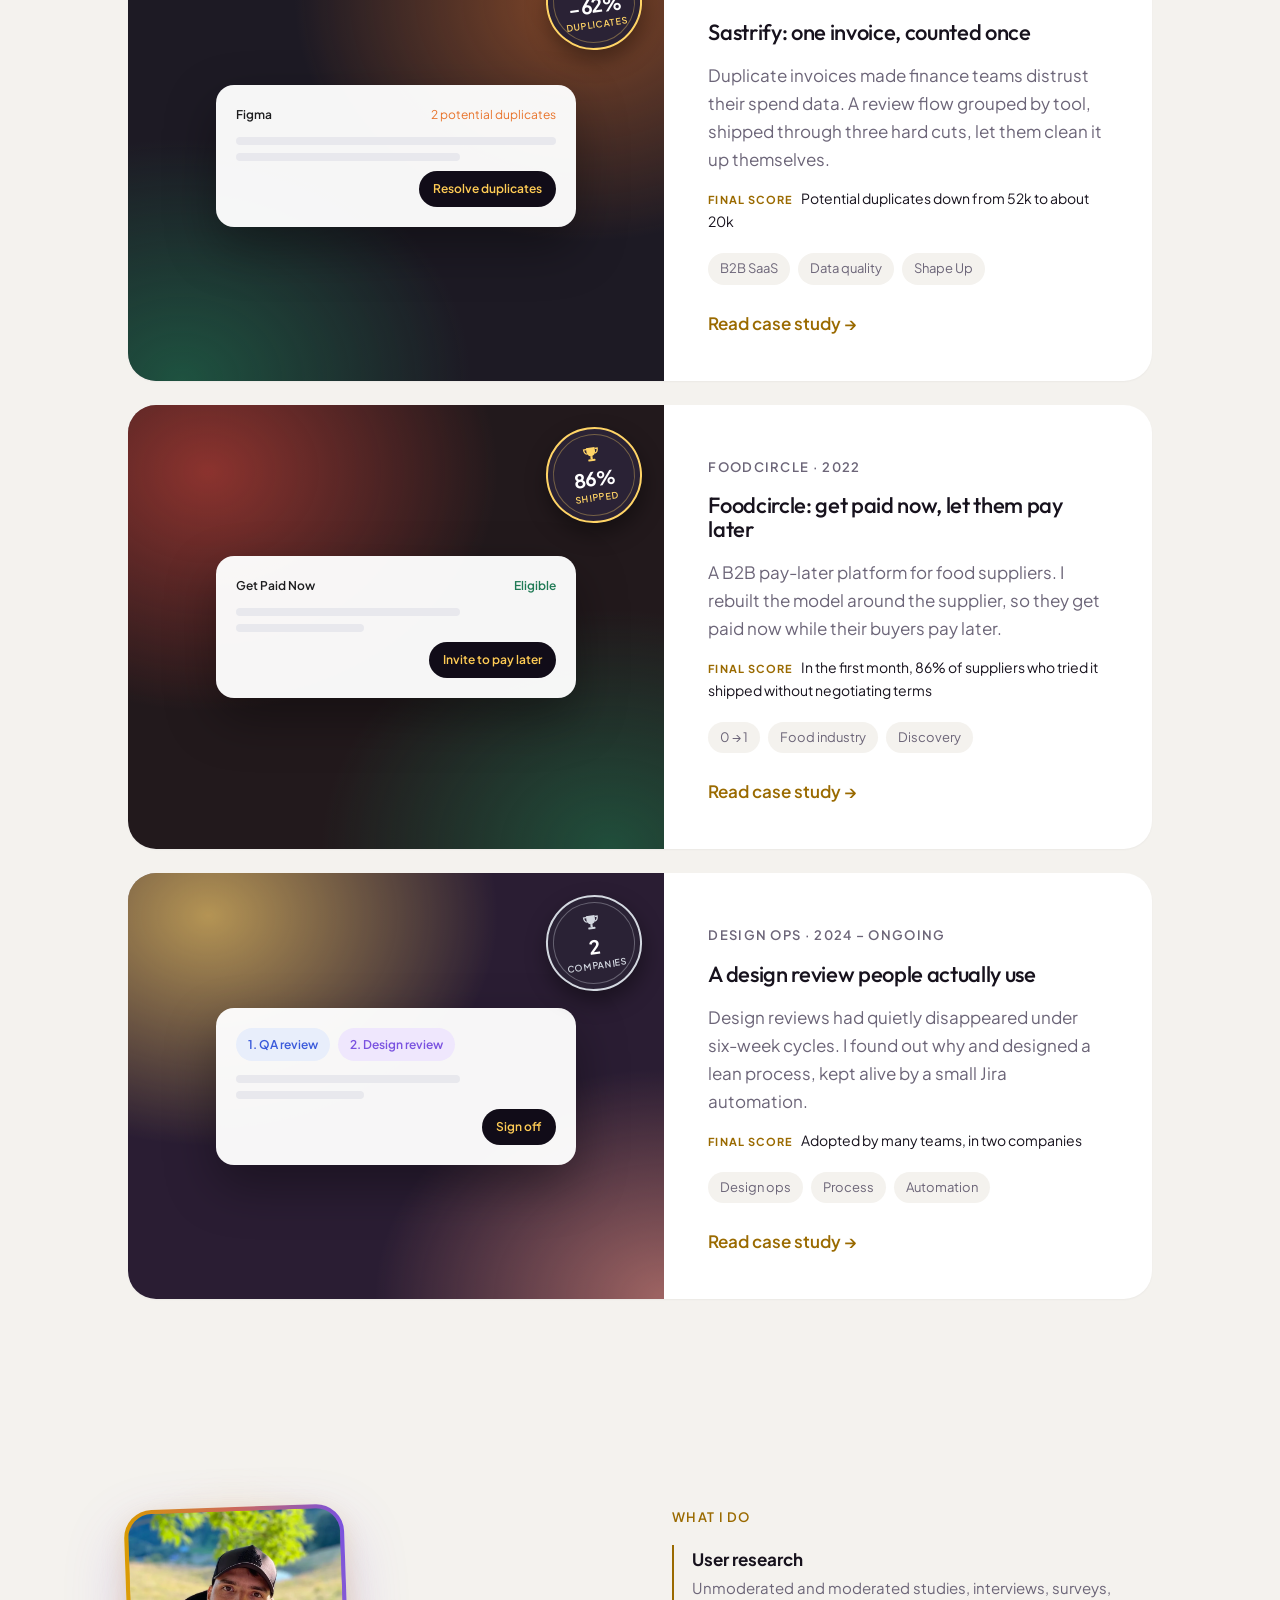
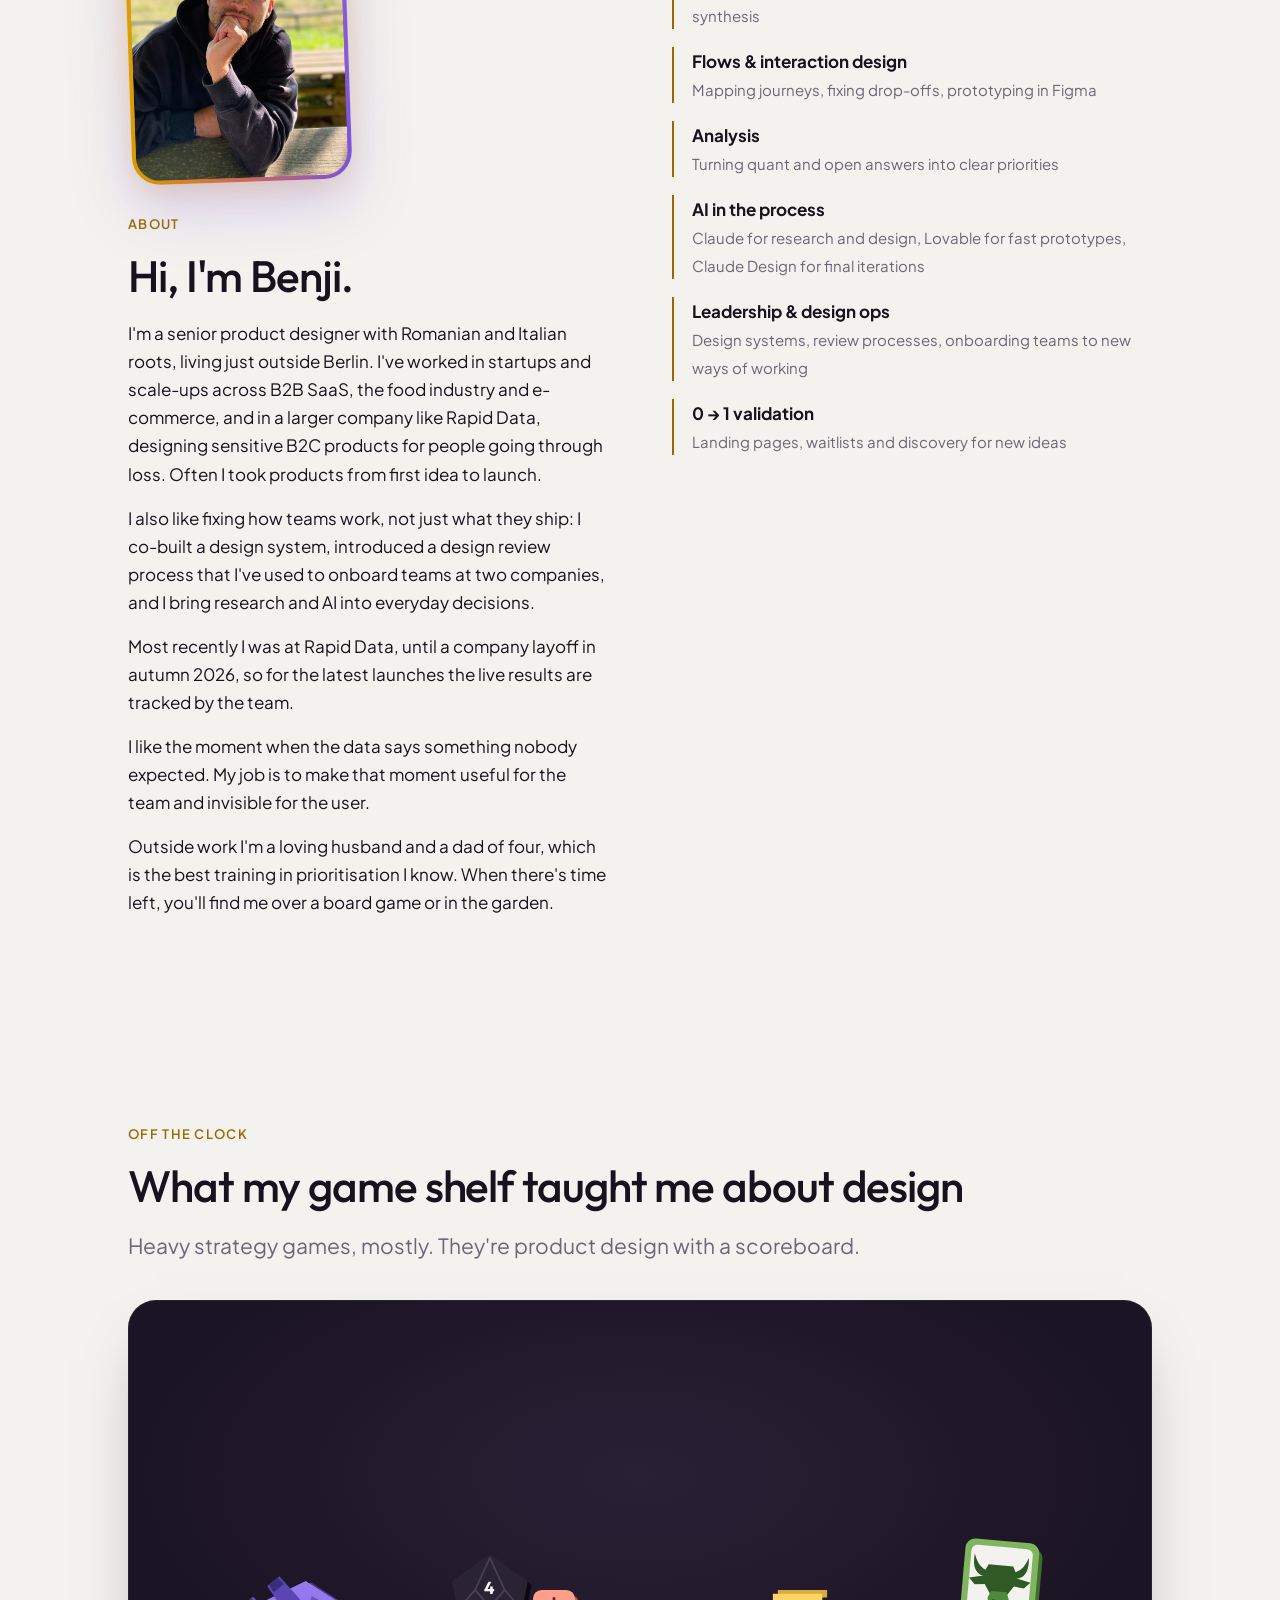
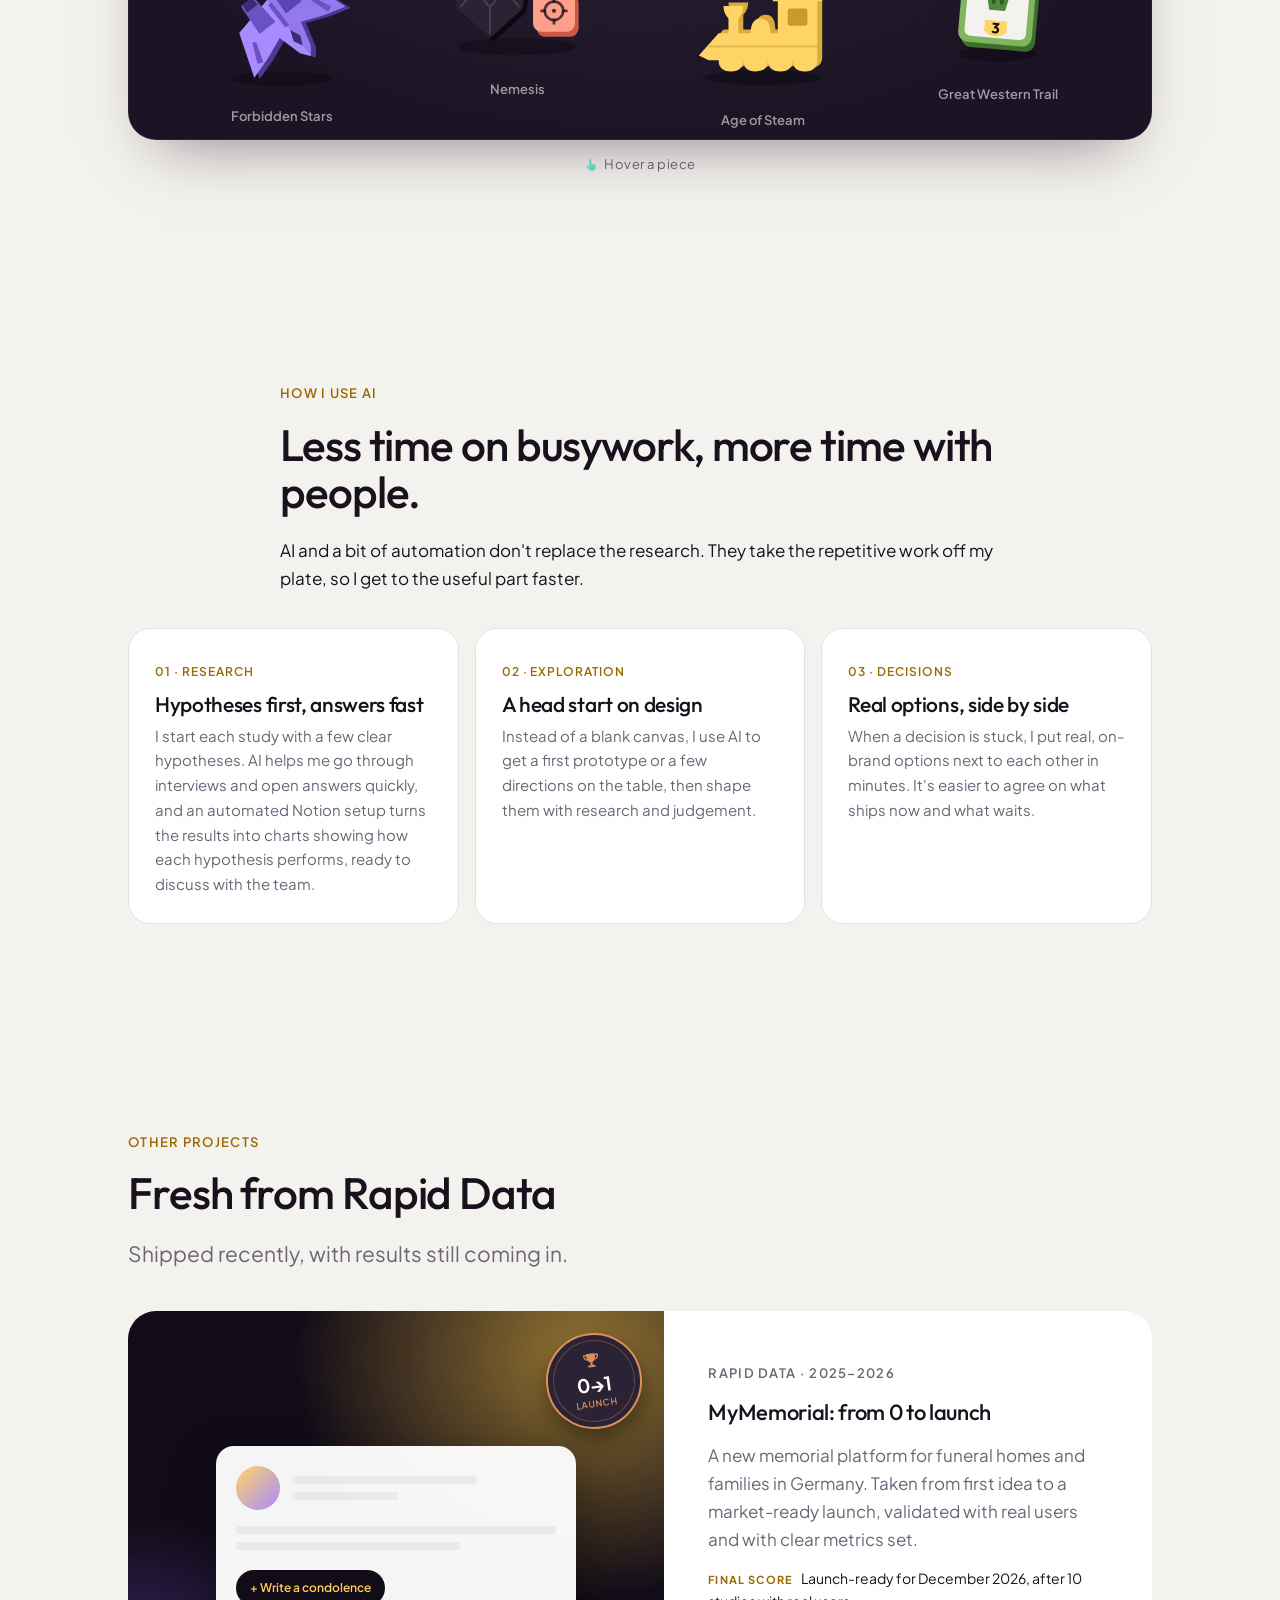
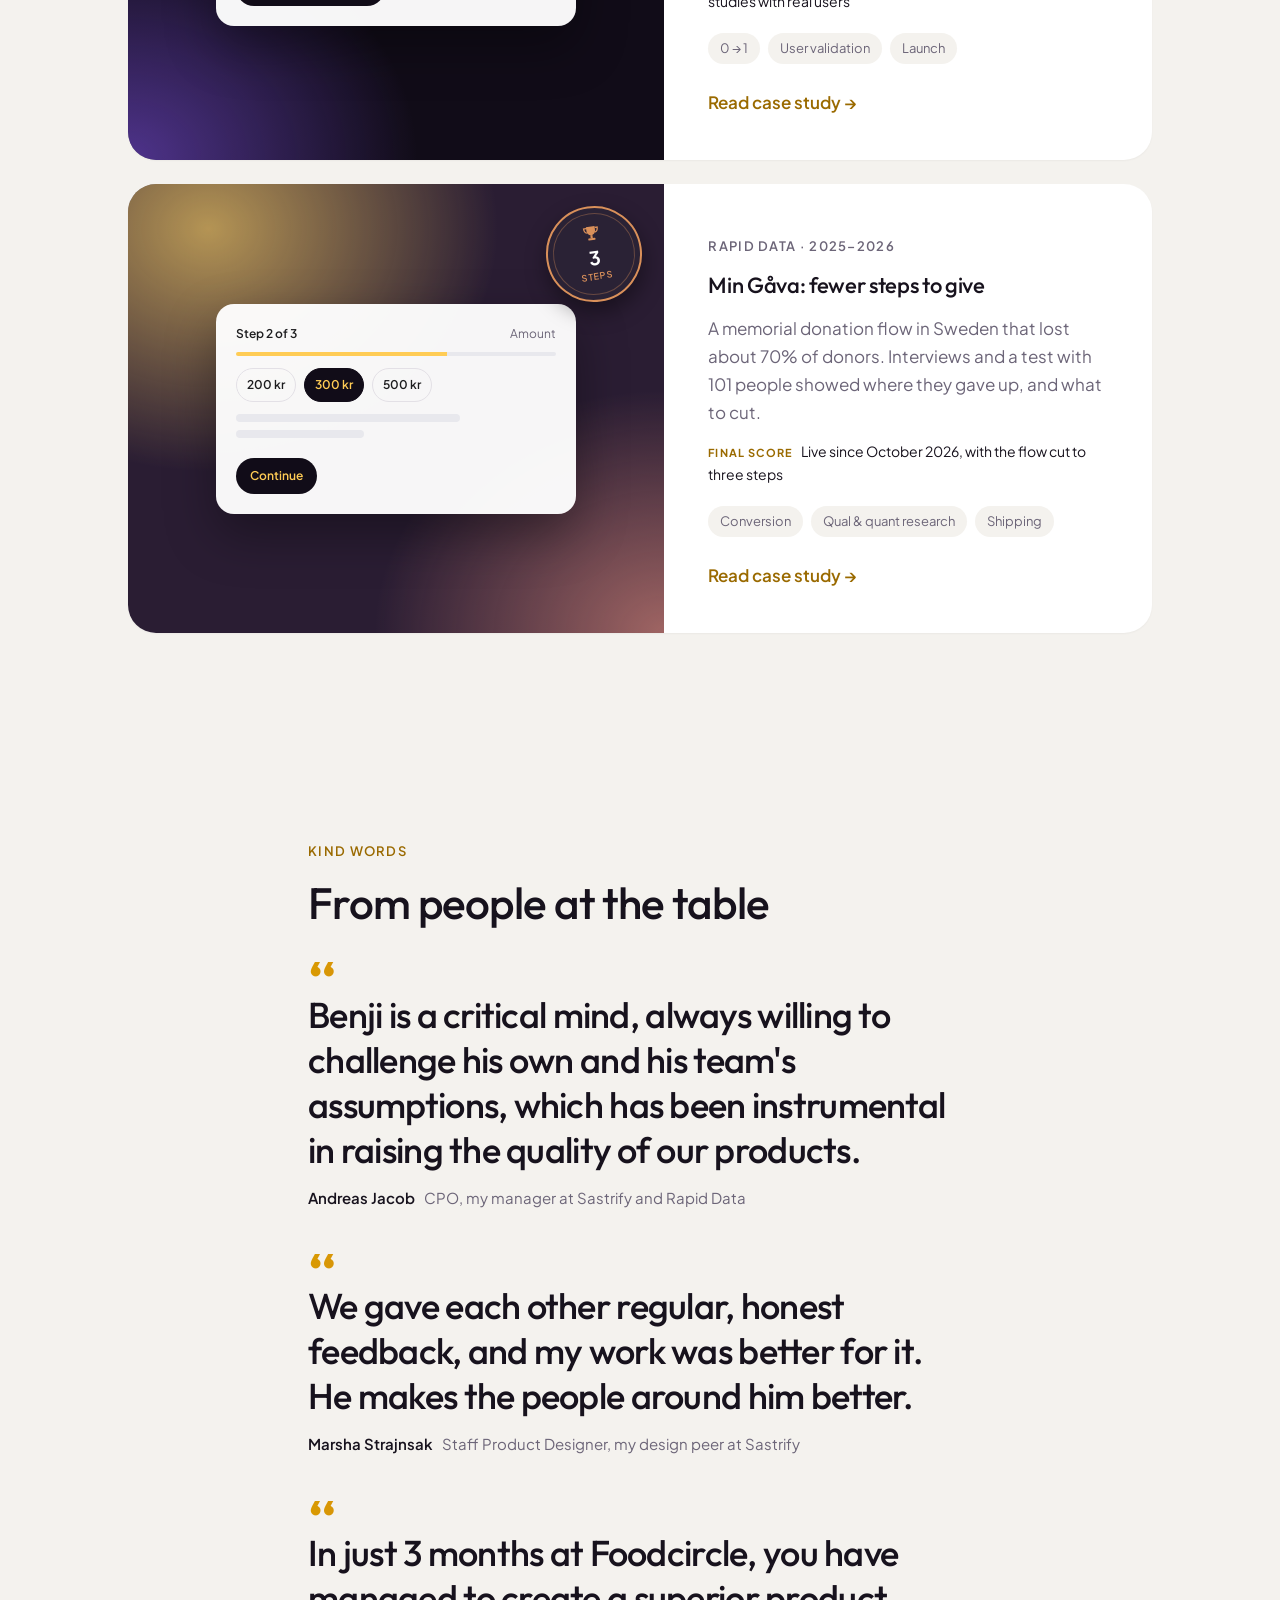
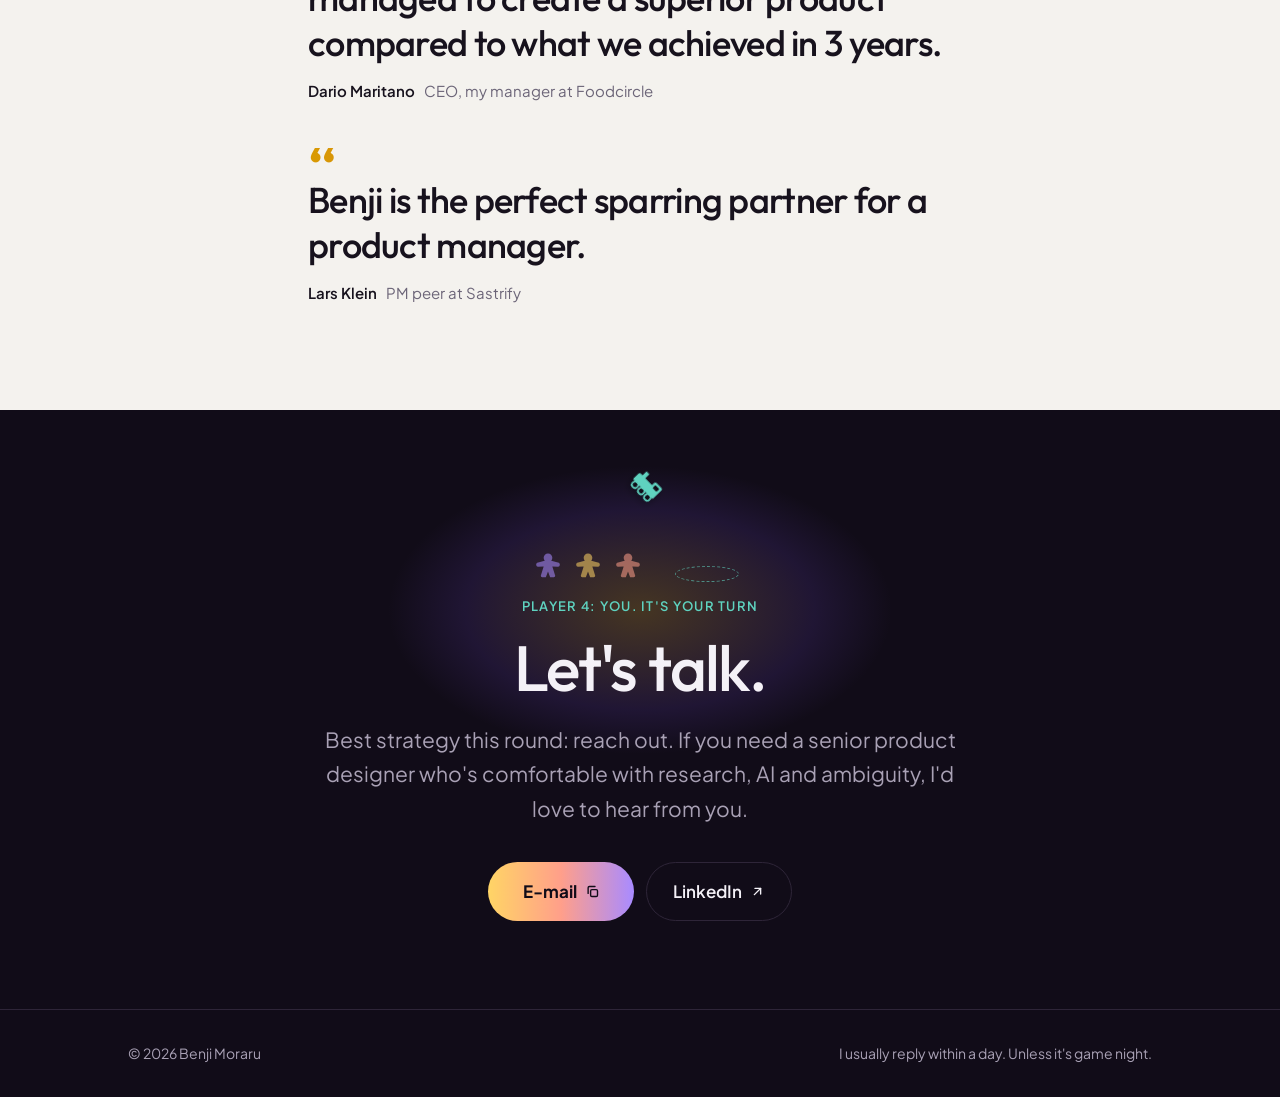
==== commit 96df6cb2: "Flower Shop: storefront back on white Co-Authored-By: Claude Opus 5.5 <noreply@anthropic.com> Claude" ====
--- a/index.html
+++ b/index.html
@@ -10,7 +10,7 @@
 <link rel="apple-touch-icon" href="apple-touch-icon.png">
 <meta name="theme-color" content="#110c18">
 <style id="fouc">html{visibility:hidden;background:#110c18}</style>
-<link rel="stylesheet" href="style.css?v=1795707977">
+<link rel="stylesheet" href="style.css?v=1795708170">
 </head>
 <body>
 
@@ -330,6 +330,6 @@
   </div>
 </footer>
 
-<script src="main.js?v=1795707977"></script>
+<script src="main.js?v=1795708170"></script>
 </body>
 </html>
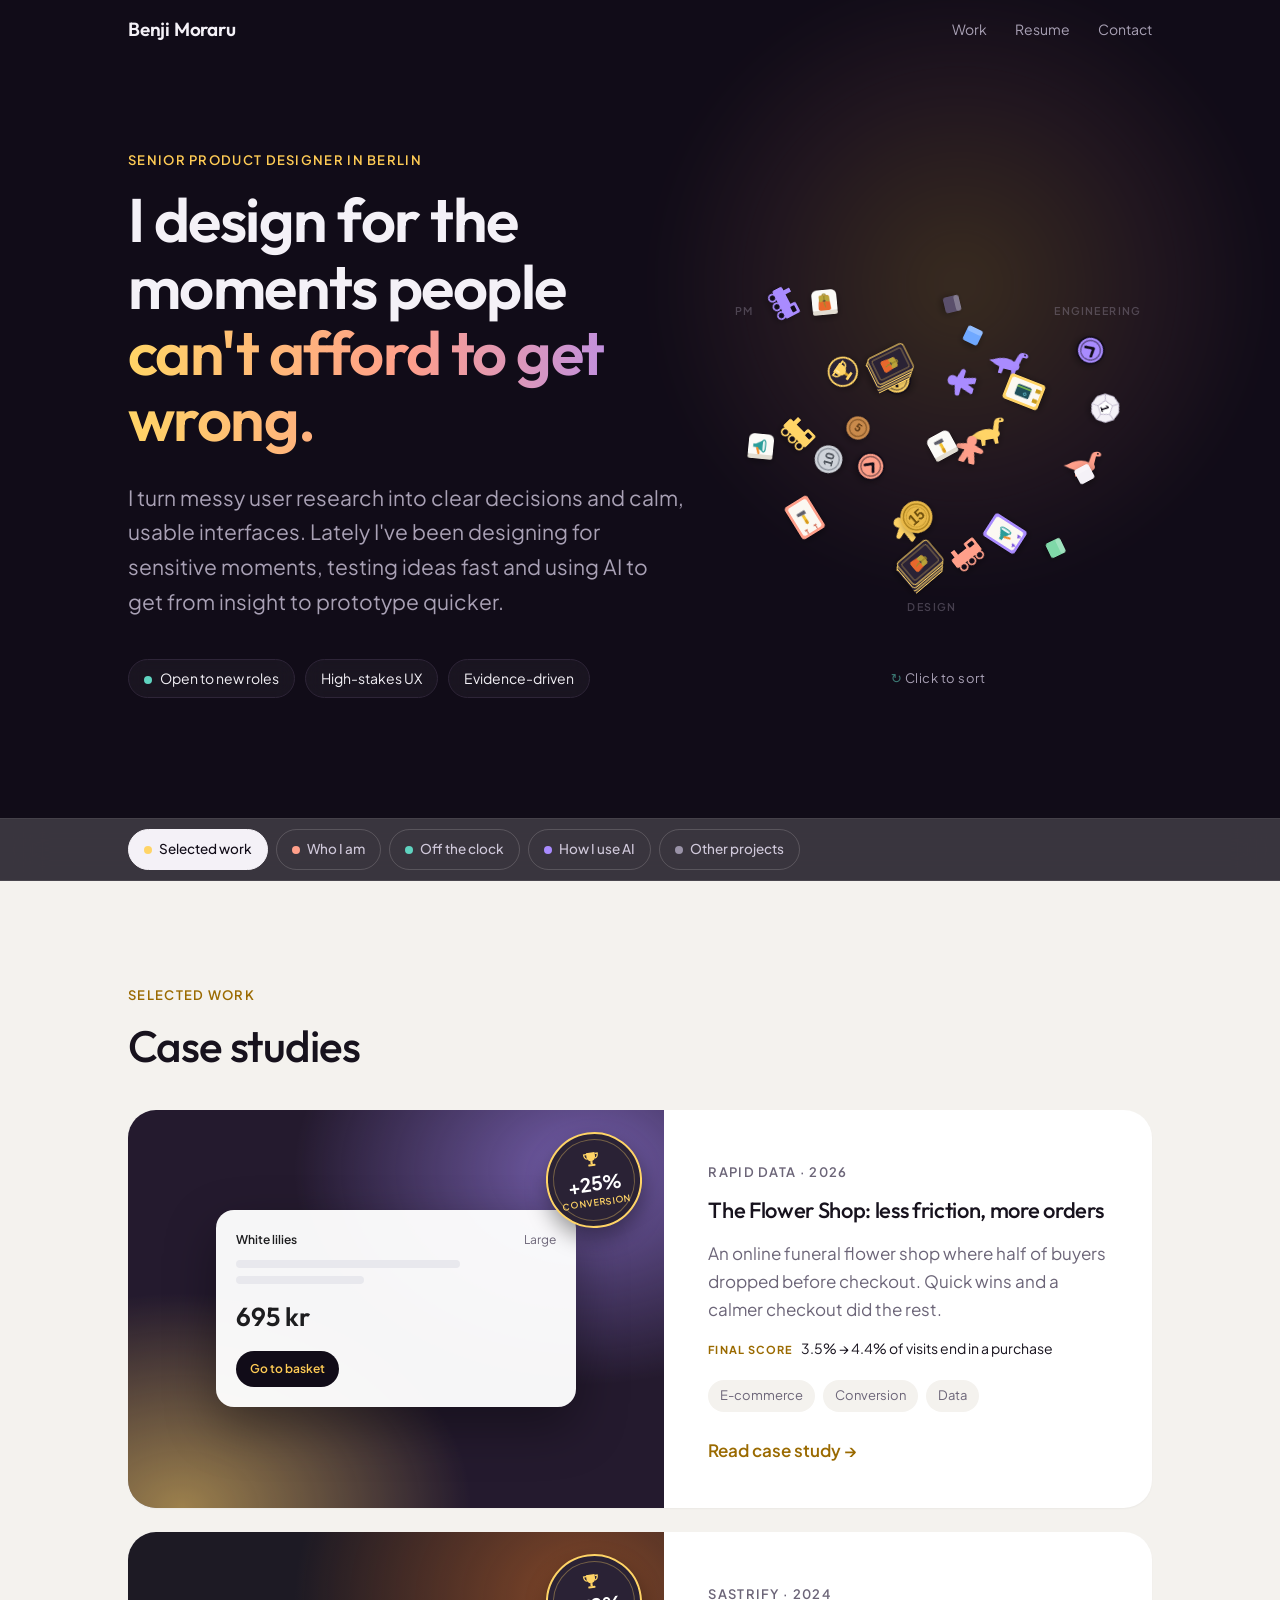
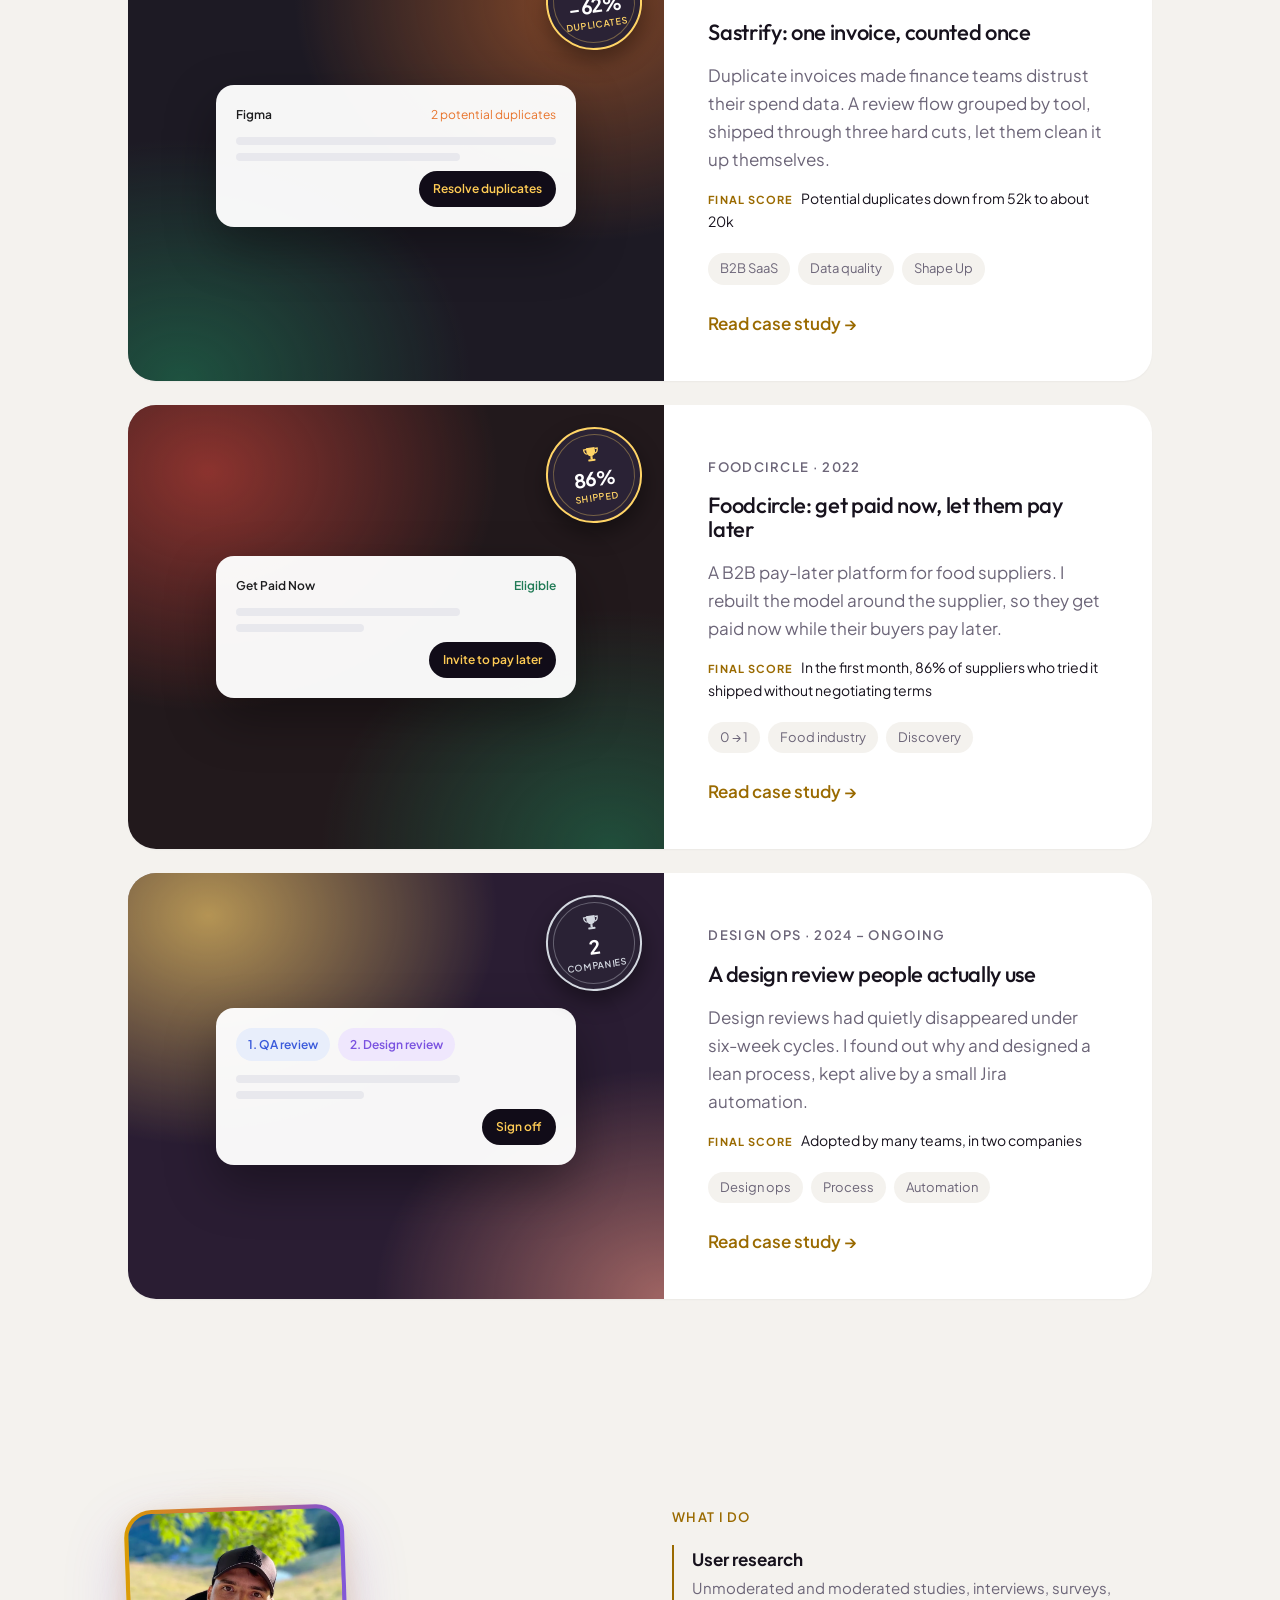
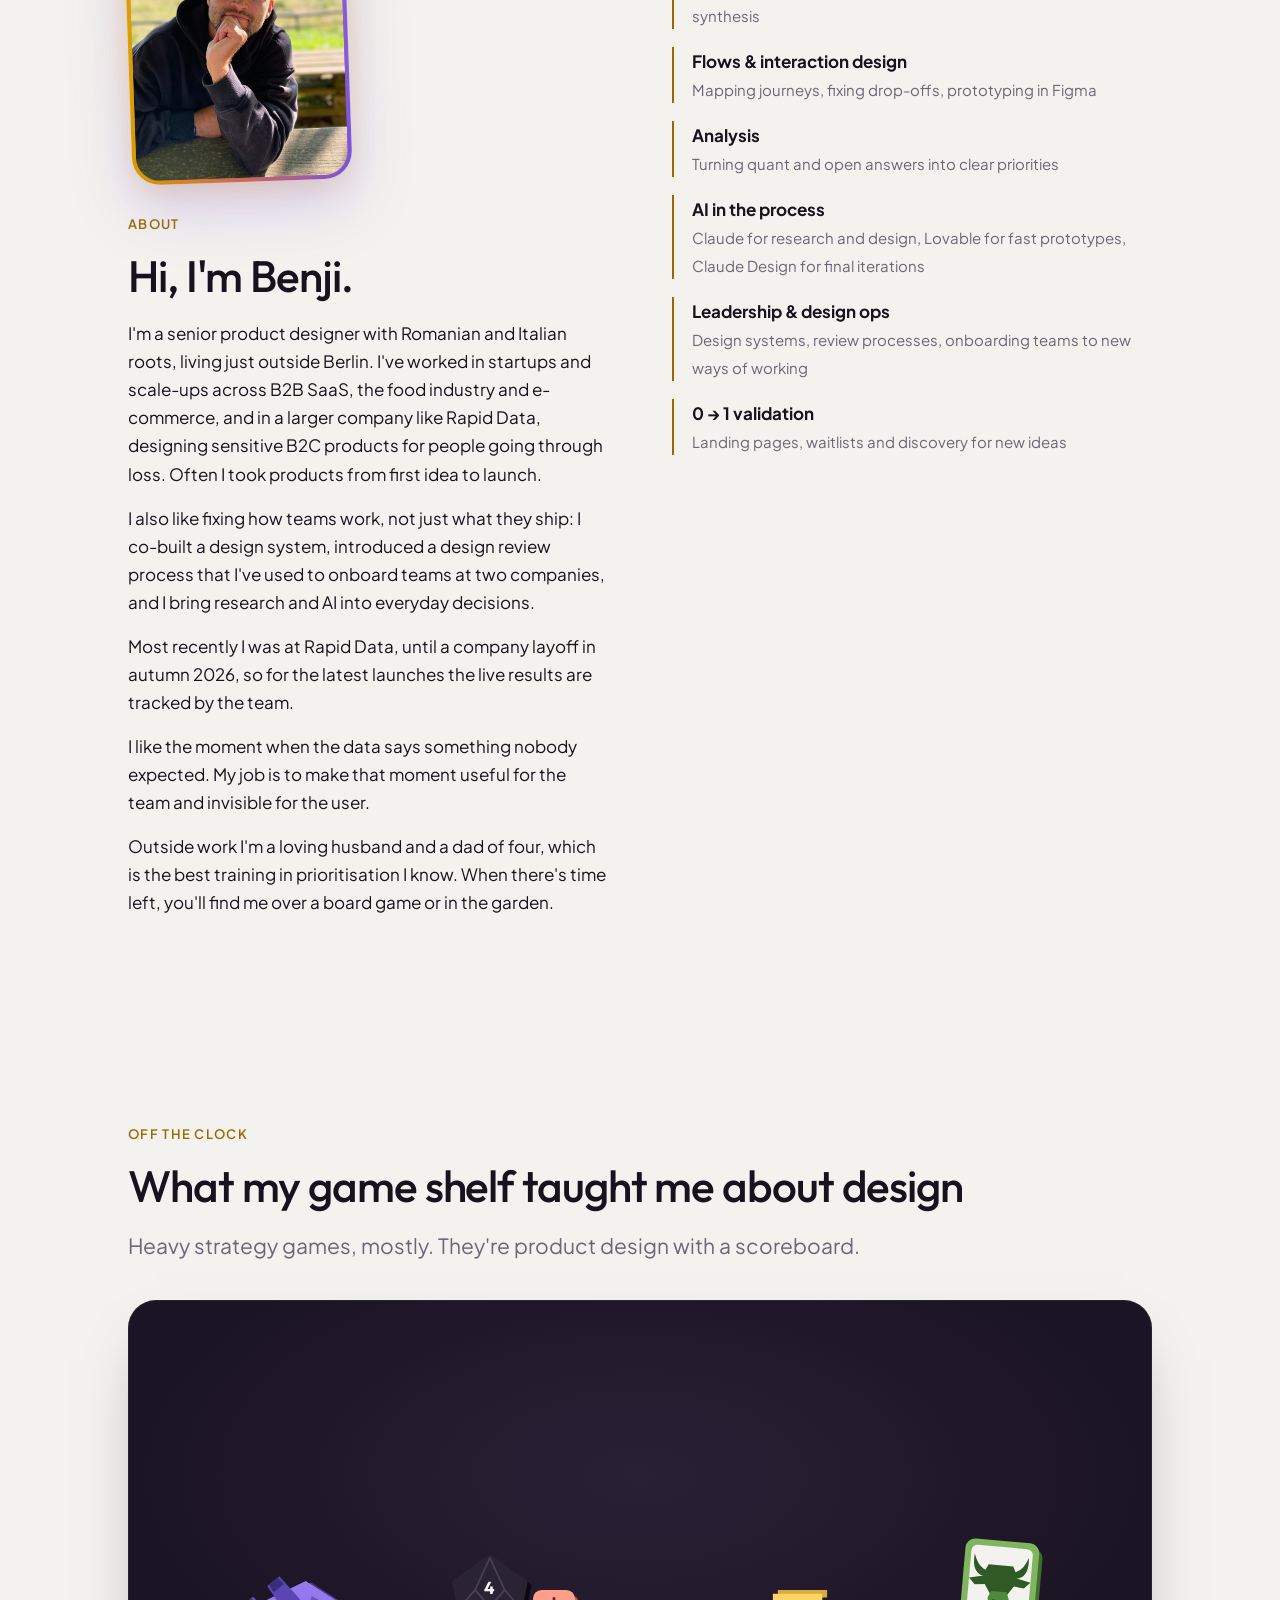
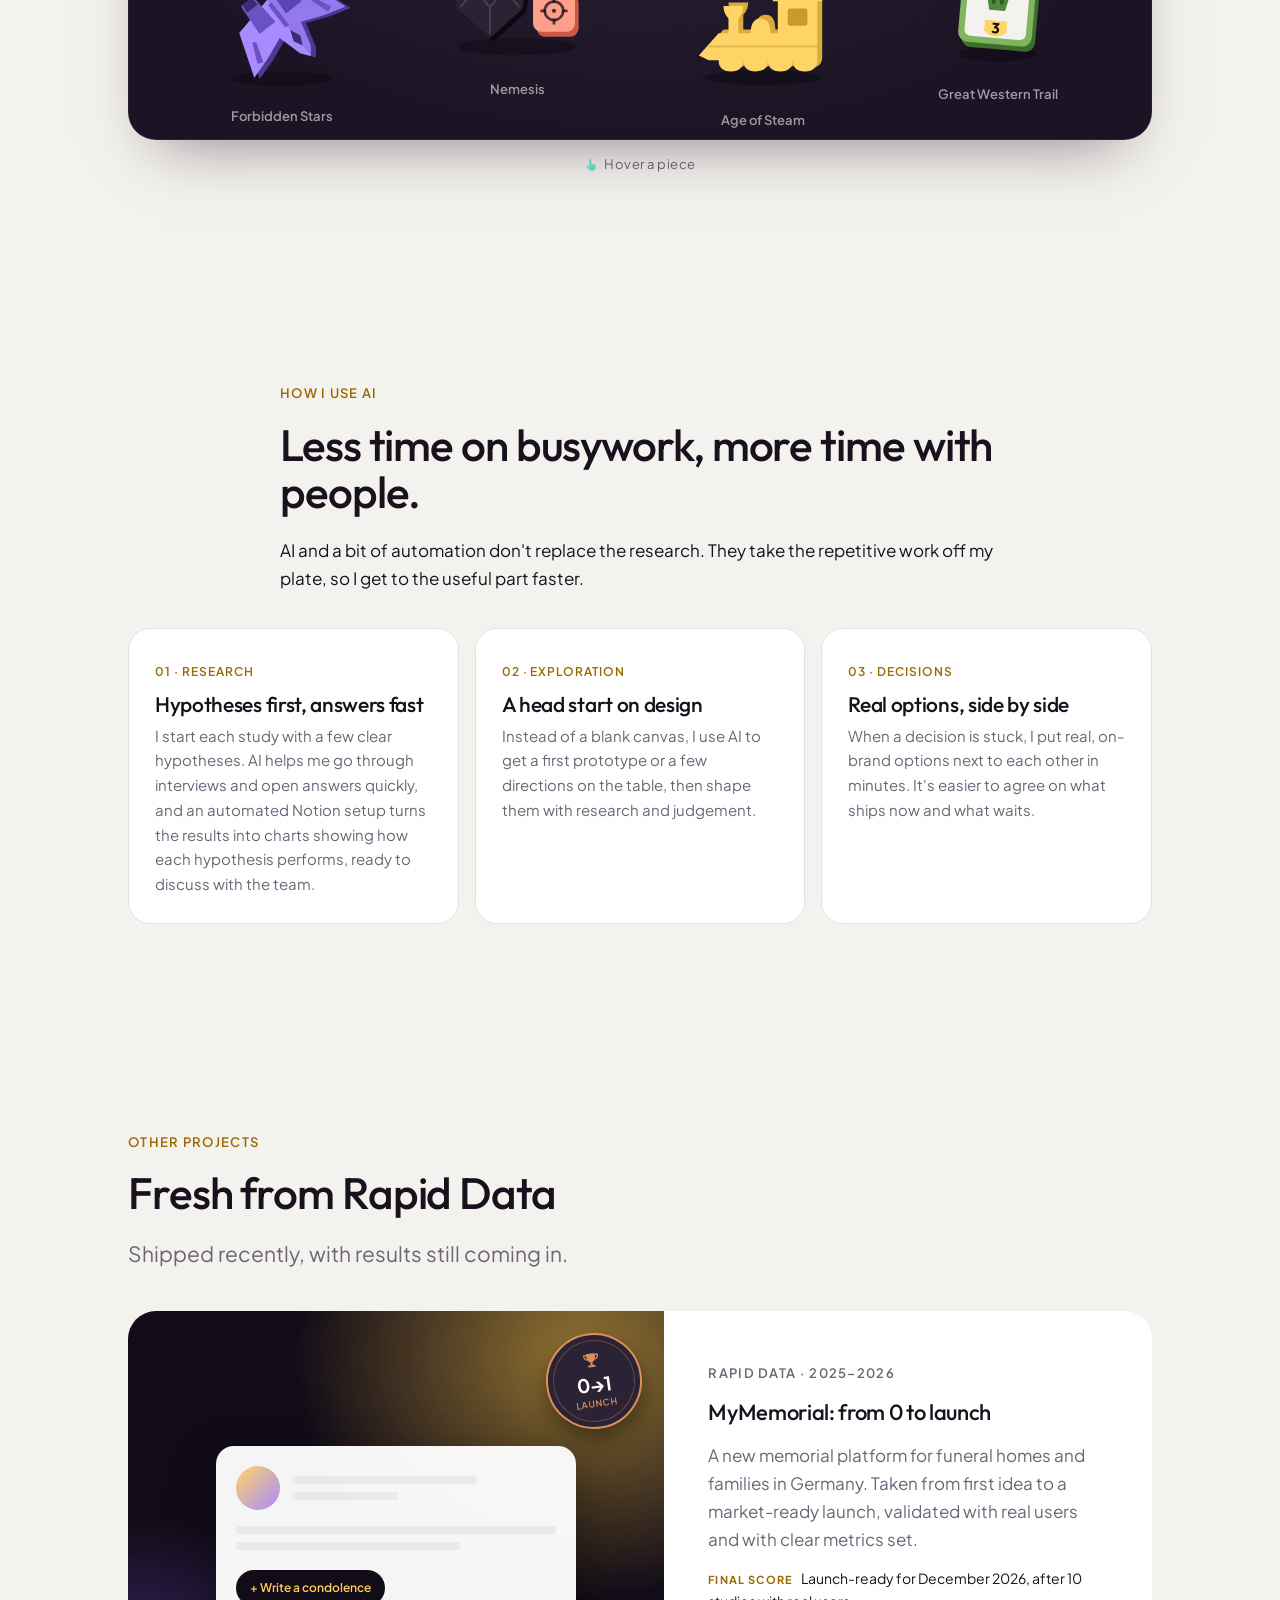
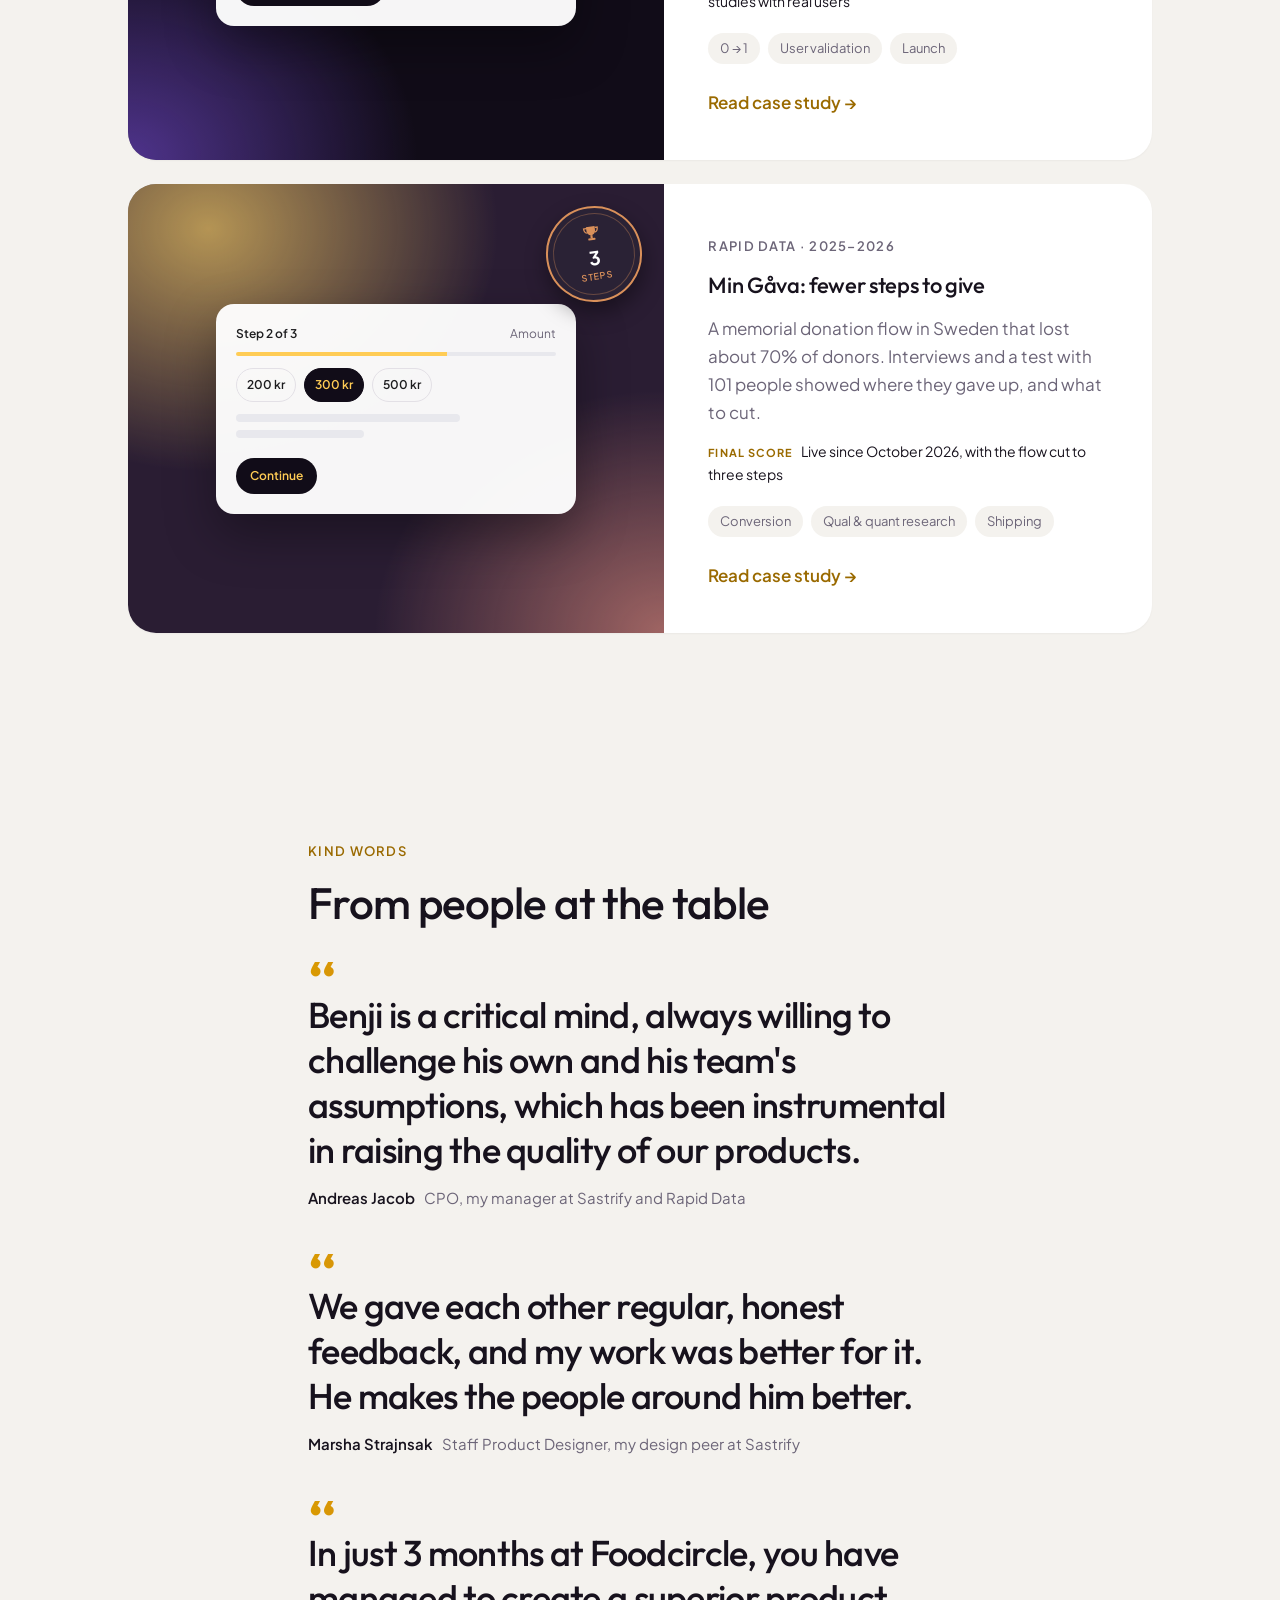
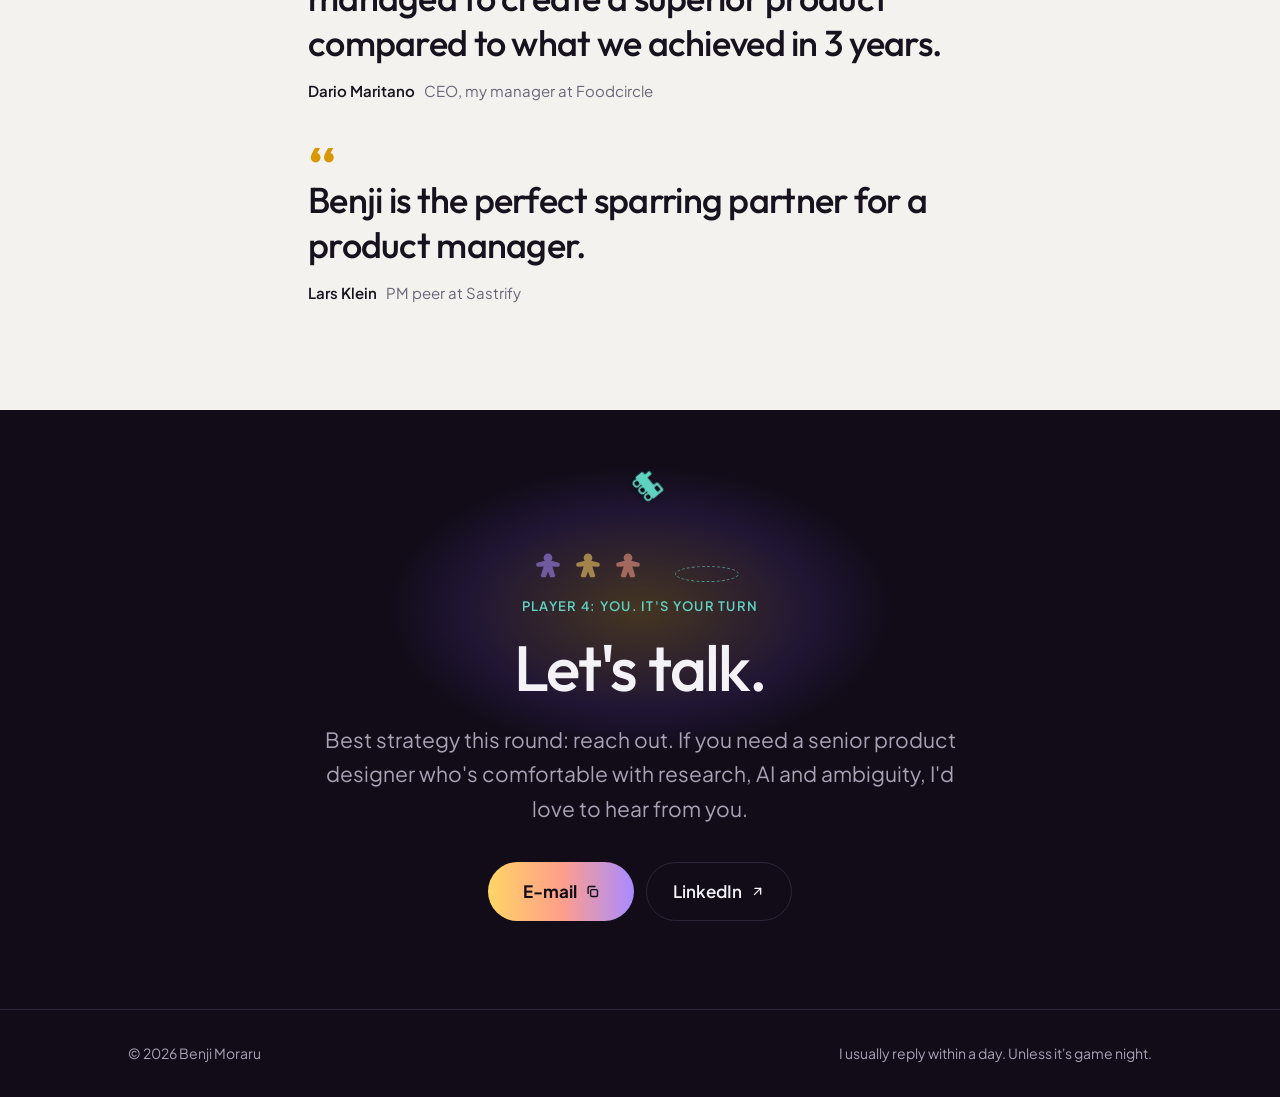
==== commit 2005b76b: "Flower Shop: fresh 3x exports Co-Authored-By: Claude Opus 5.5 <noreply@anthropic.com> Claude-Session" ====
--- a/index.html
+++ b/index.html
@@ -10,7 +10,7 @@
 <link rel="apple-touch-icon" href="apple-touch-icon.png">
 <meta name="theme-color" content="#110c18">
 <style id="fouc">html{visibility:hidden;background:#110c18}</style>
-<link rel="stylesheet" href="style.css?v=1795708170">
+<link rel="stylesheet" href="style.css?v=1795782997">
 </head>
 <body>
 
@@ -330,6 +330,6 @@
   </div>
 </footer>
 
-<script src="main.js?v=1795708170"></script>
+<script src="main.js?v=1795782997"></script>
 </body>
 </html>
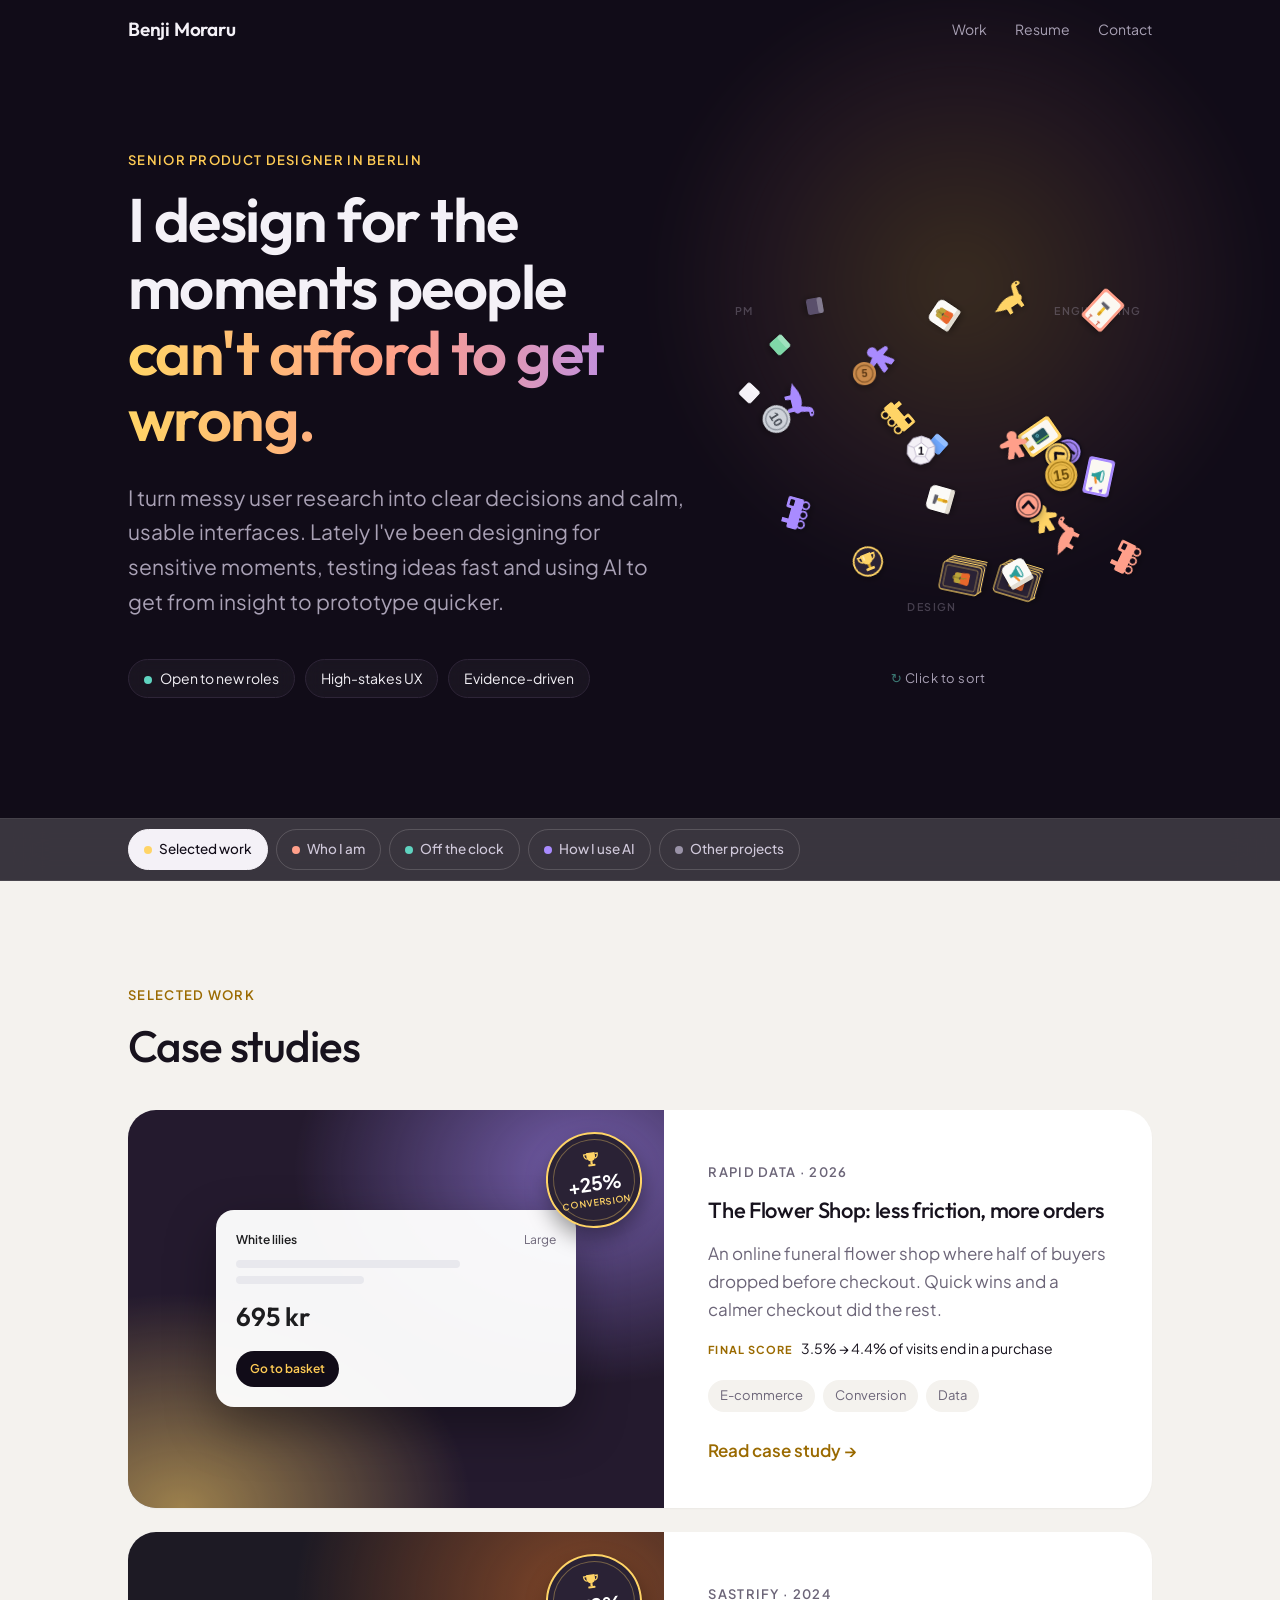
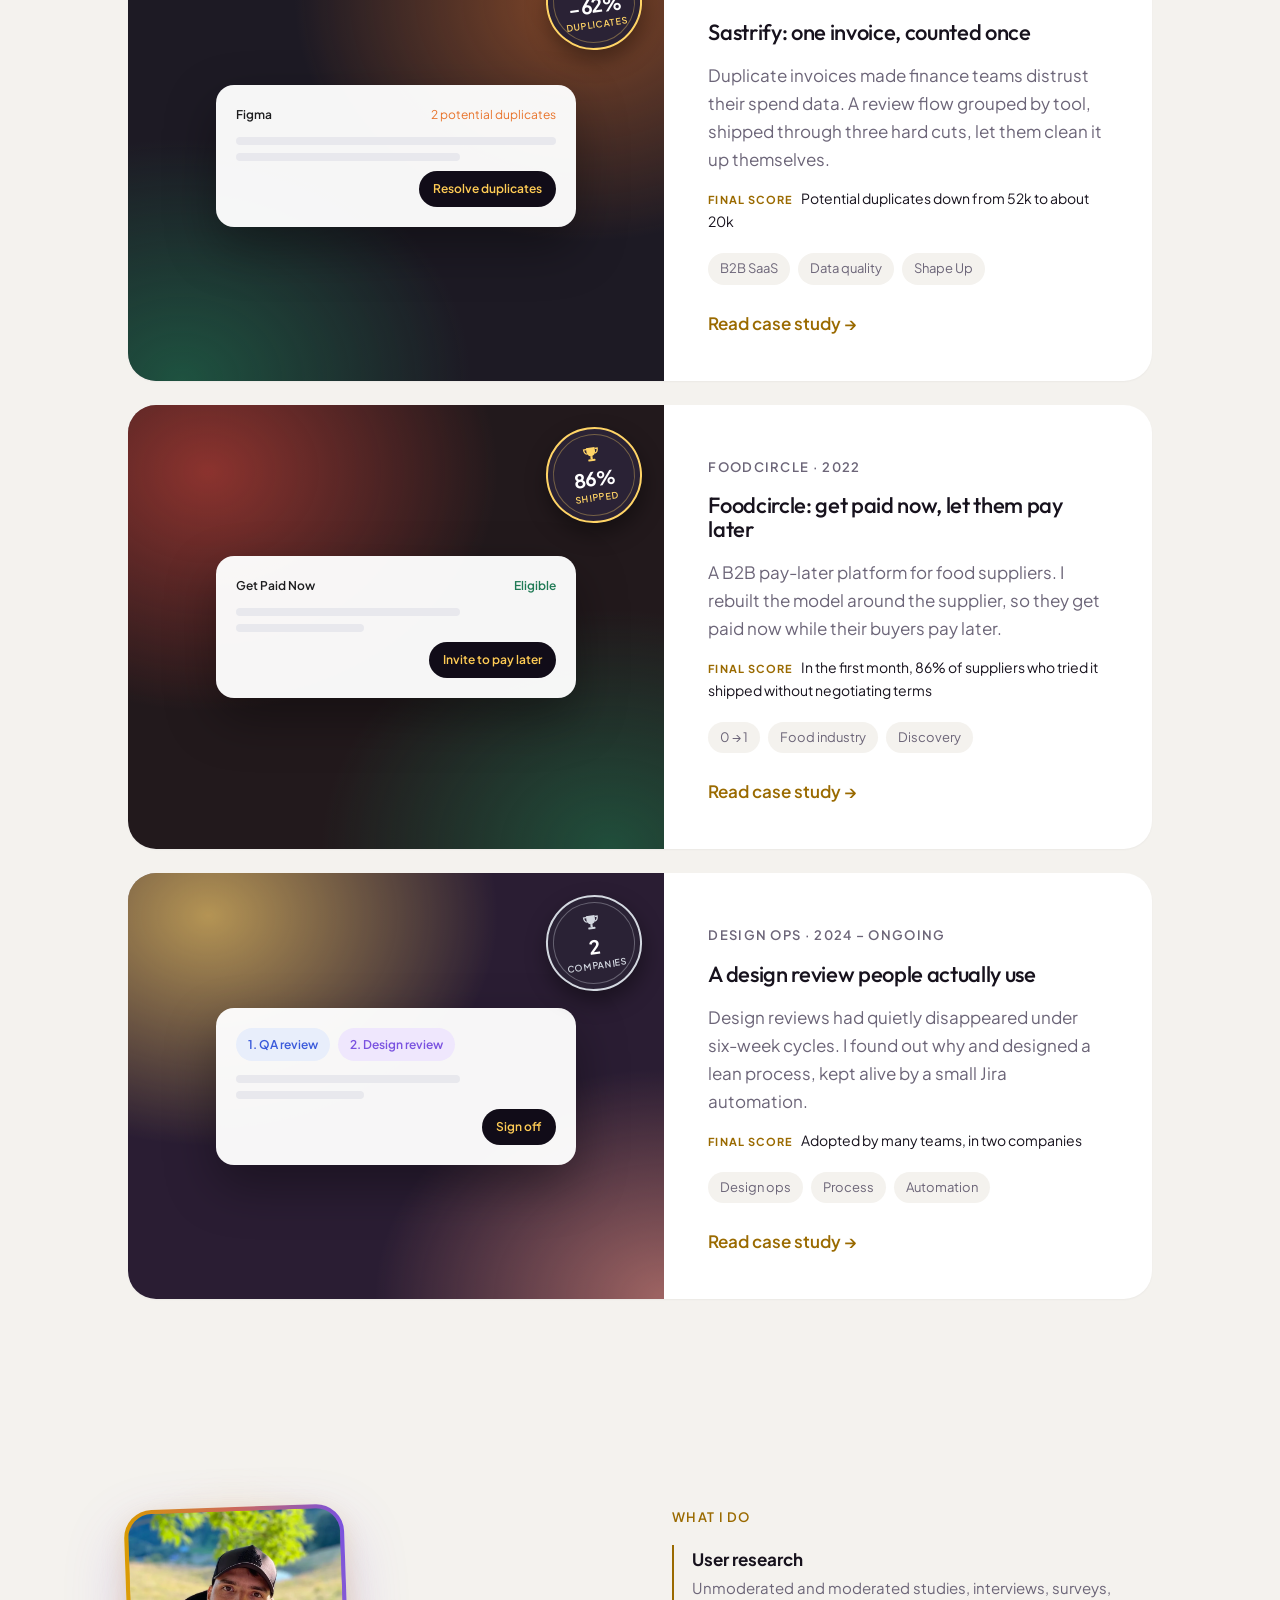
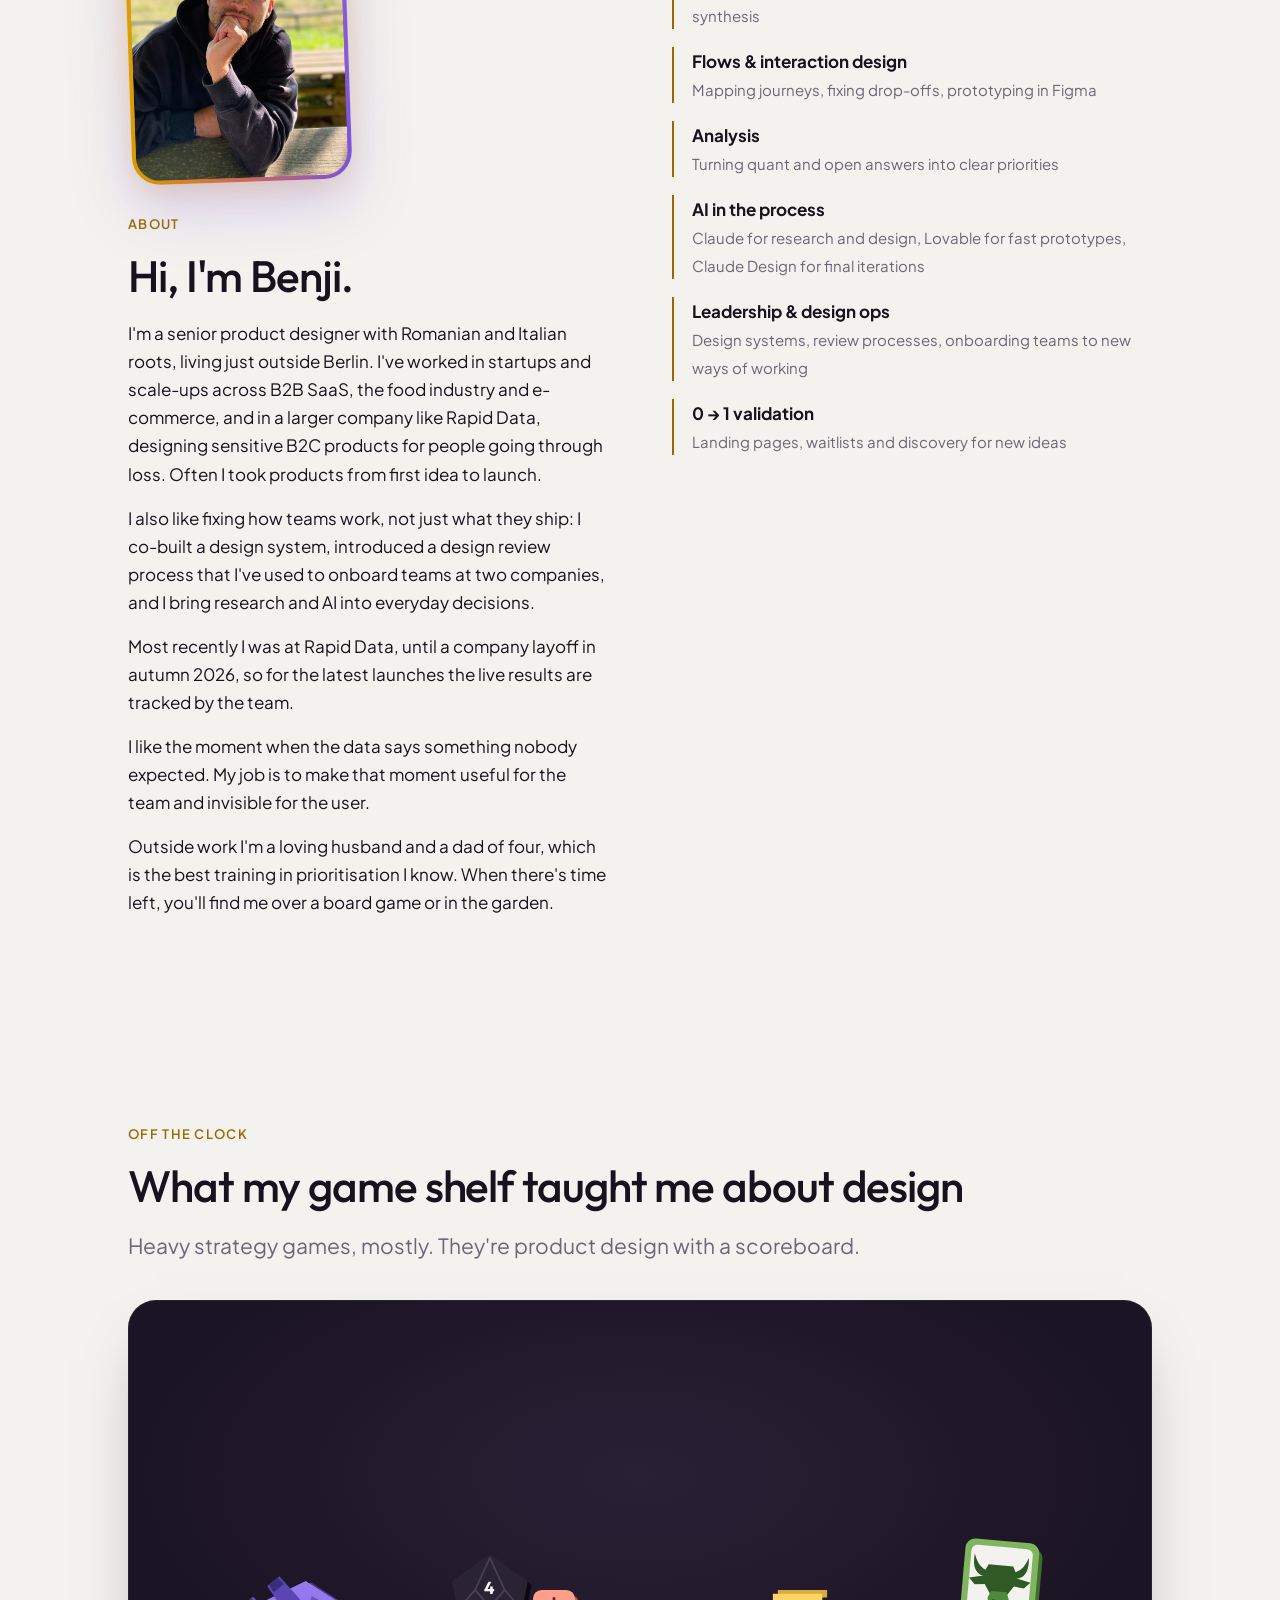
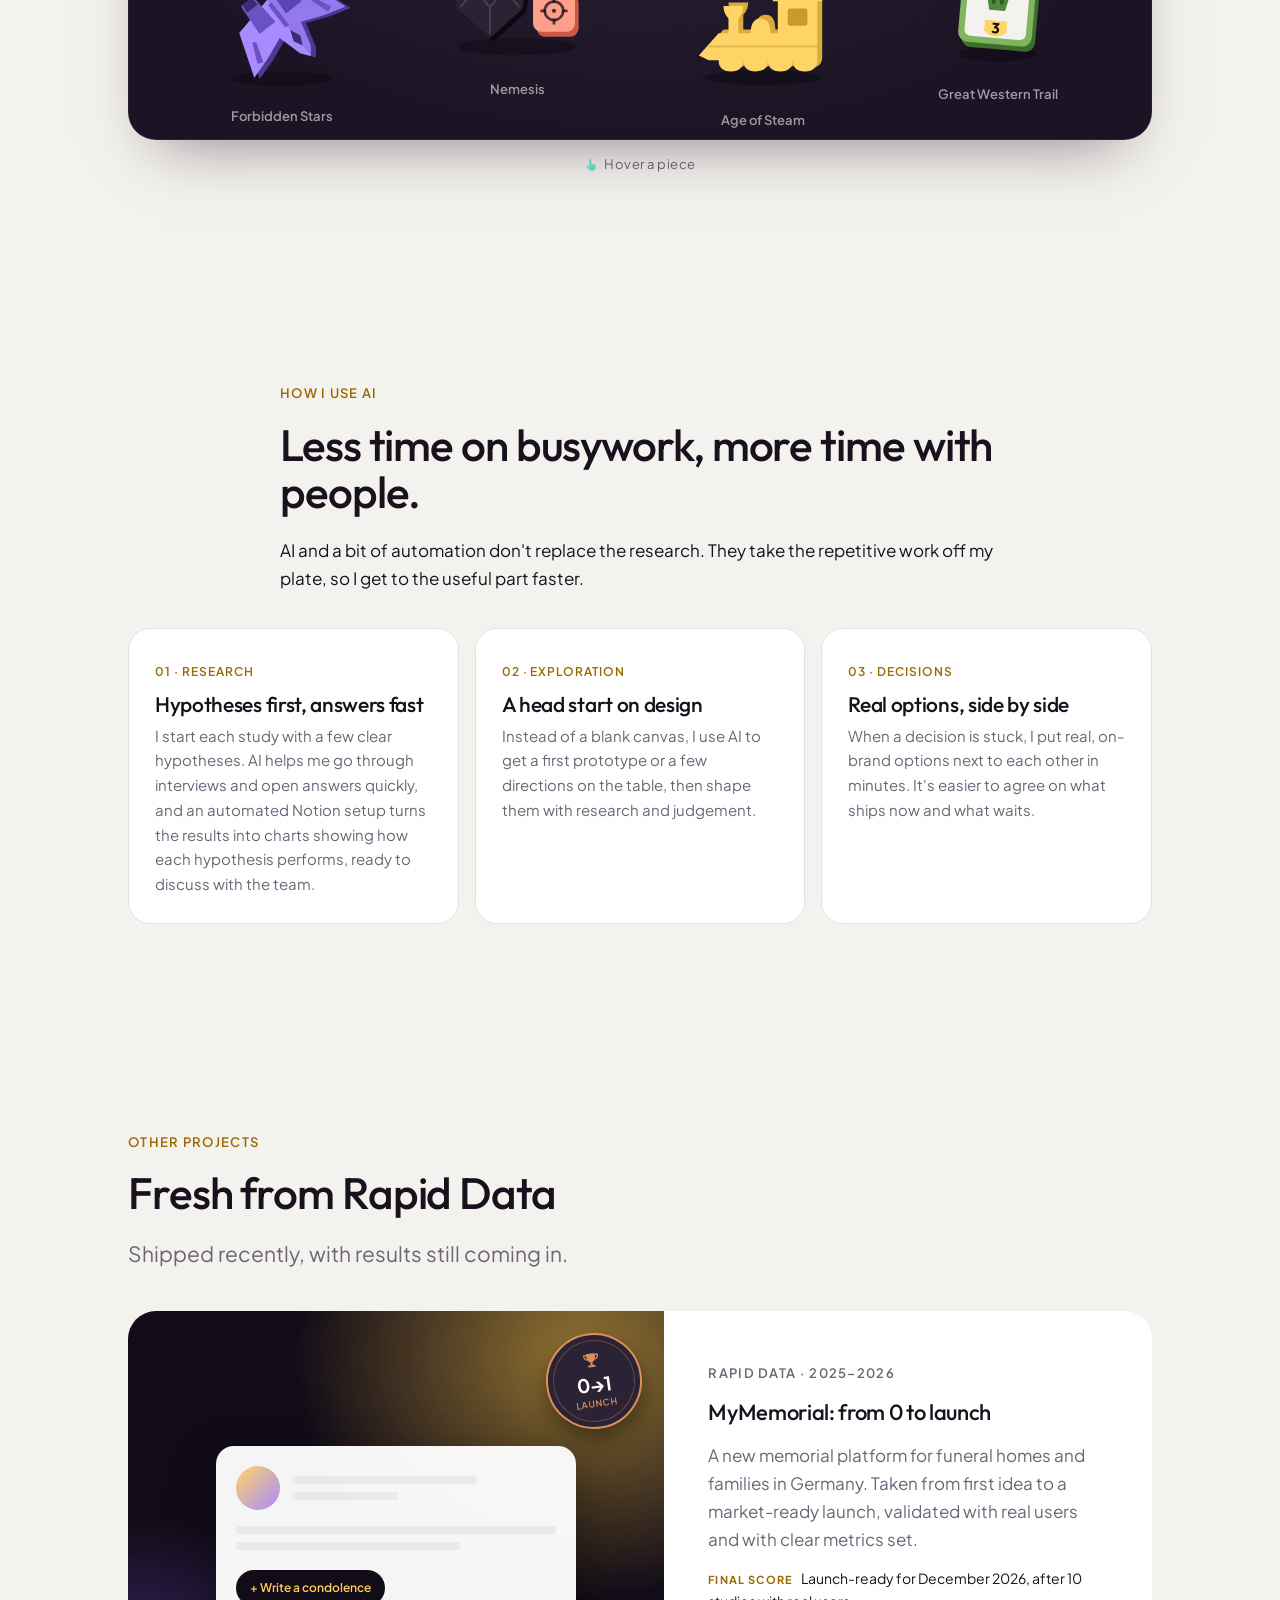
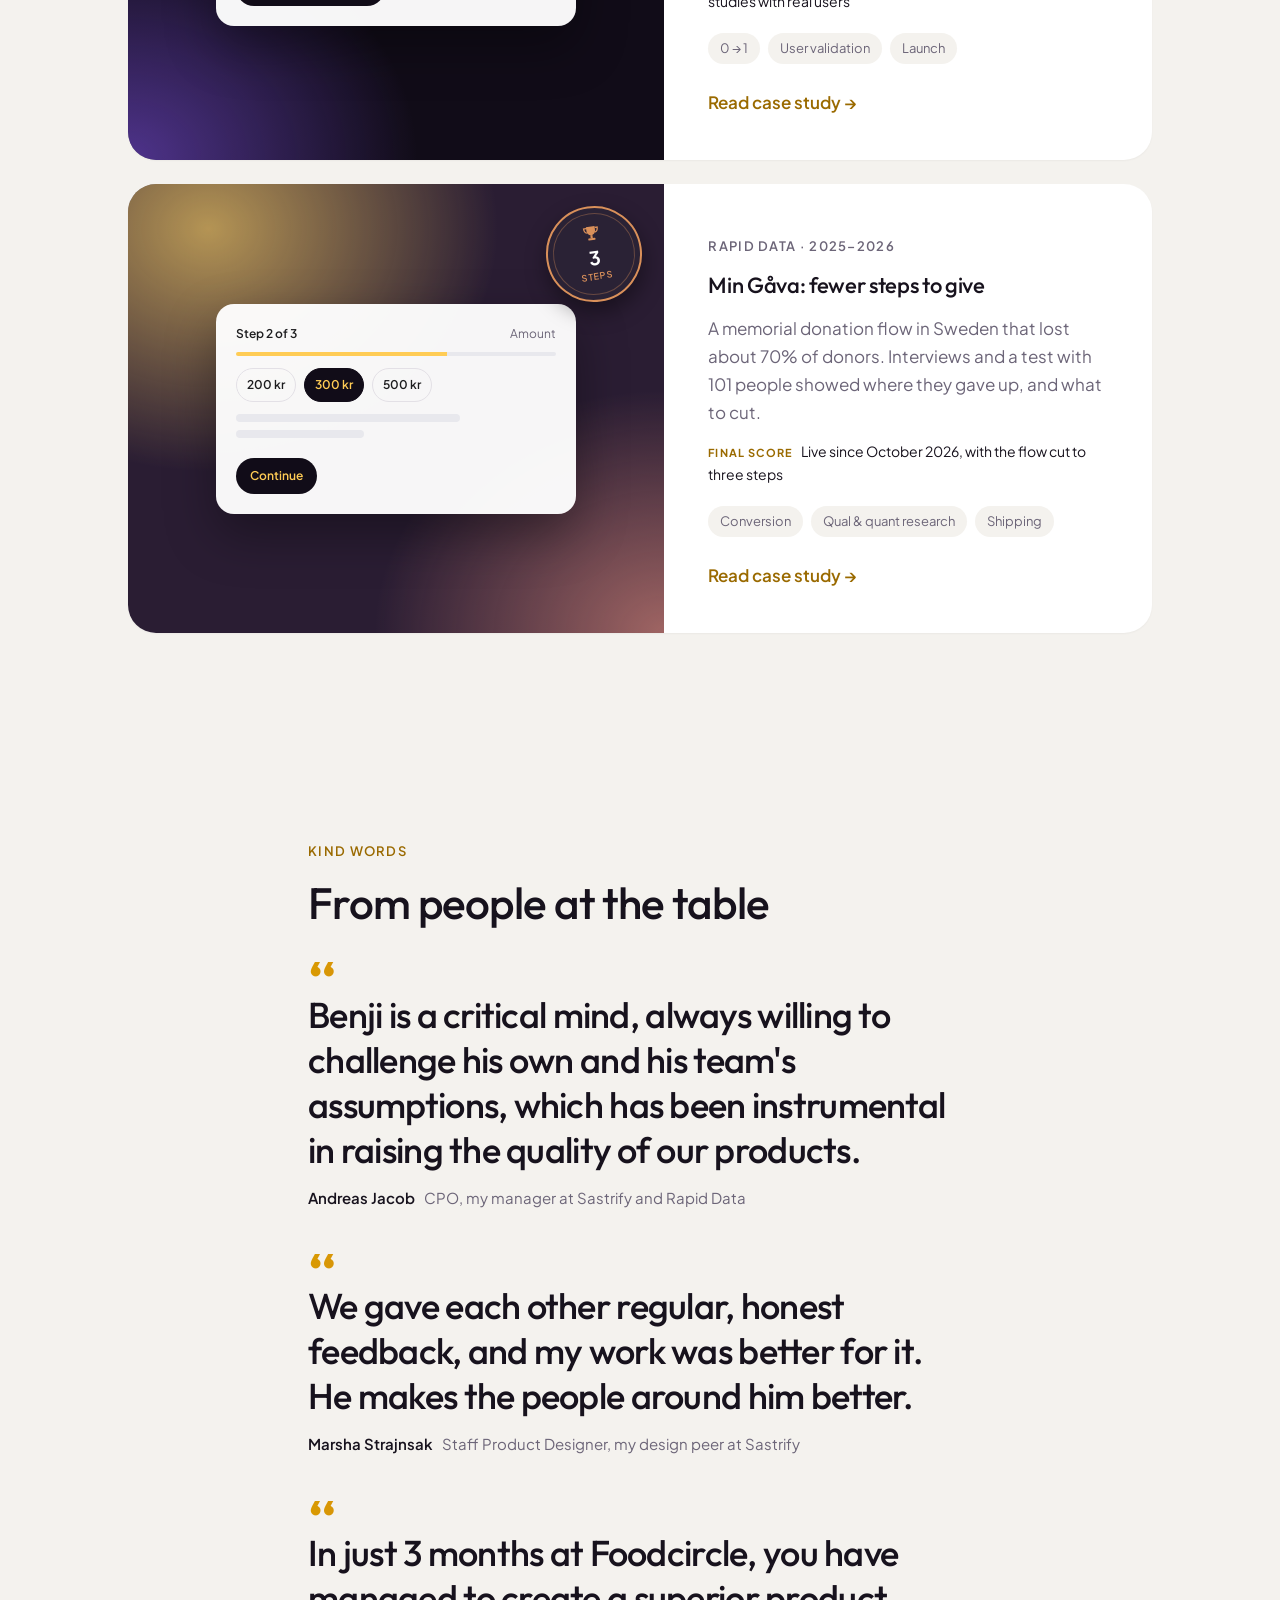
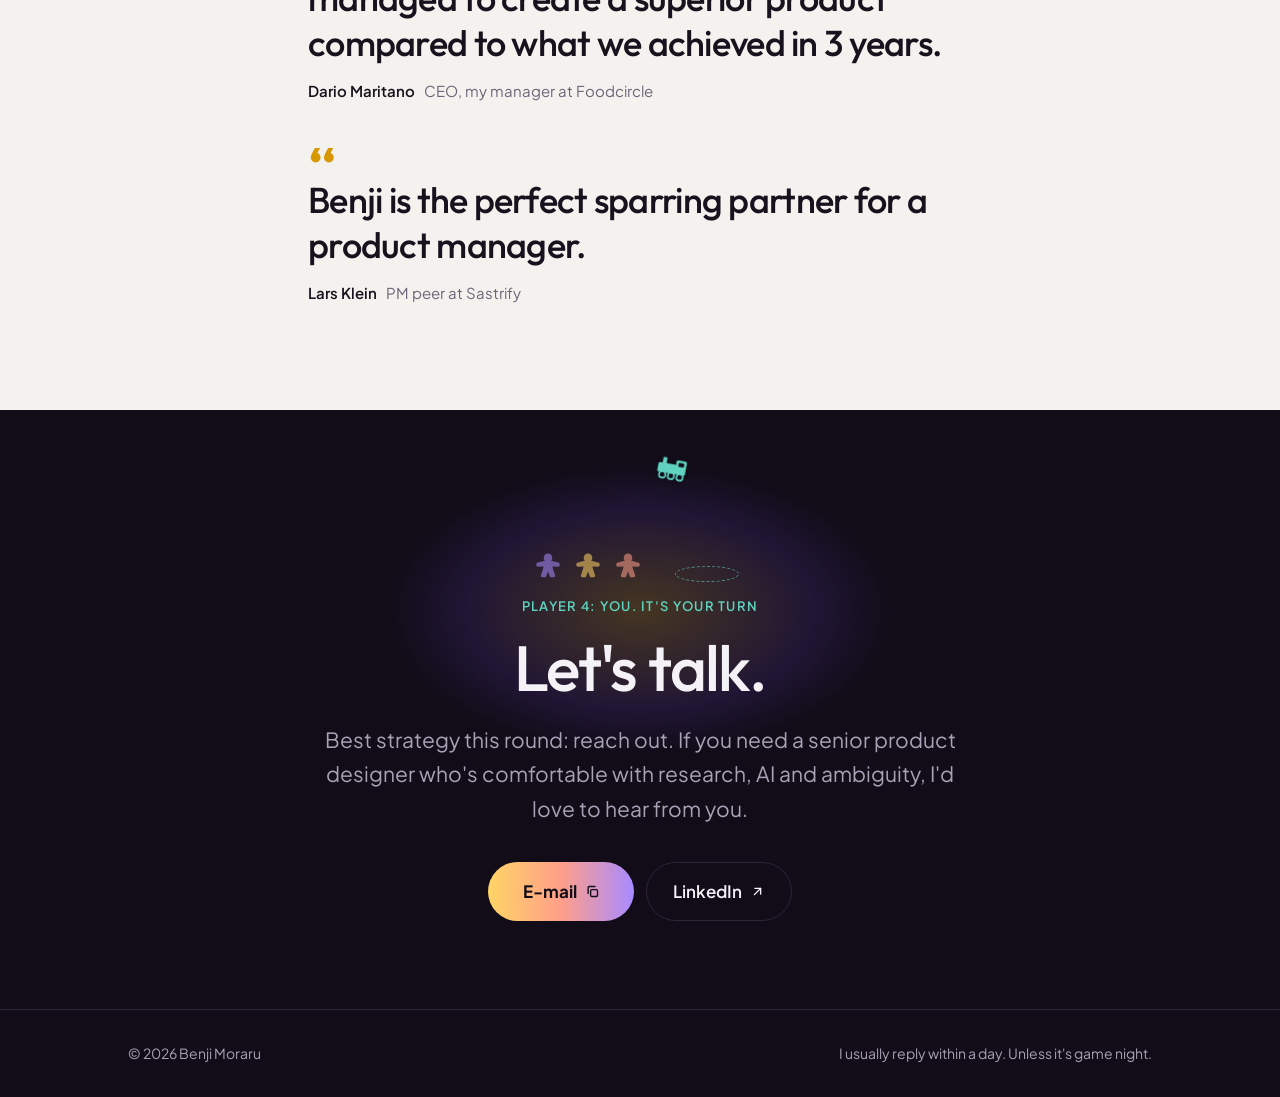
==== commit d3a87344: "Flower Shop: fix product page tiles Co-Authored-By: Claude Opus 5.5 <noreply@anthropic.com> Claude-S" ====
--- a/index.html
+++ b/index.html
@@ -10,7 +10,7 @@
 <link rel="apple-touch-icon" href="apple-touch-icon.png">
 <meta name="theme-color" content="#110c18">
 <style id="fouc">html{visibility:hidden;background:#110c18}</style>
-<link rel="stylesheet" href="style.css?v=1795782997">
+<link rel="stylesheet" href="style.css?v=1795783071">
 </head>
 <body>
 
@@ -330,6 +330,6 @@
   </div>
 </footer>
 
-<script src="main.js?v=1795782997"></script>
+<script src="main.js?v=1795783071"></script>
 </body>
 </html>
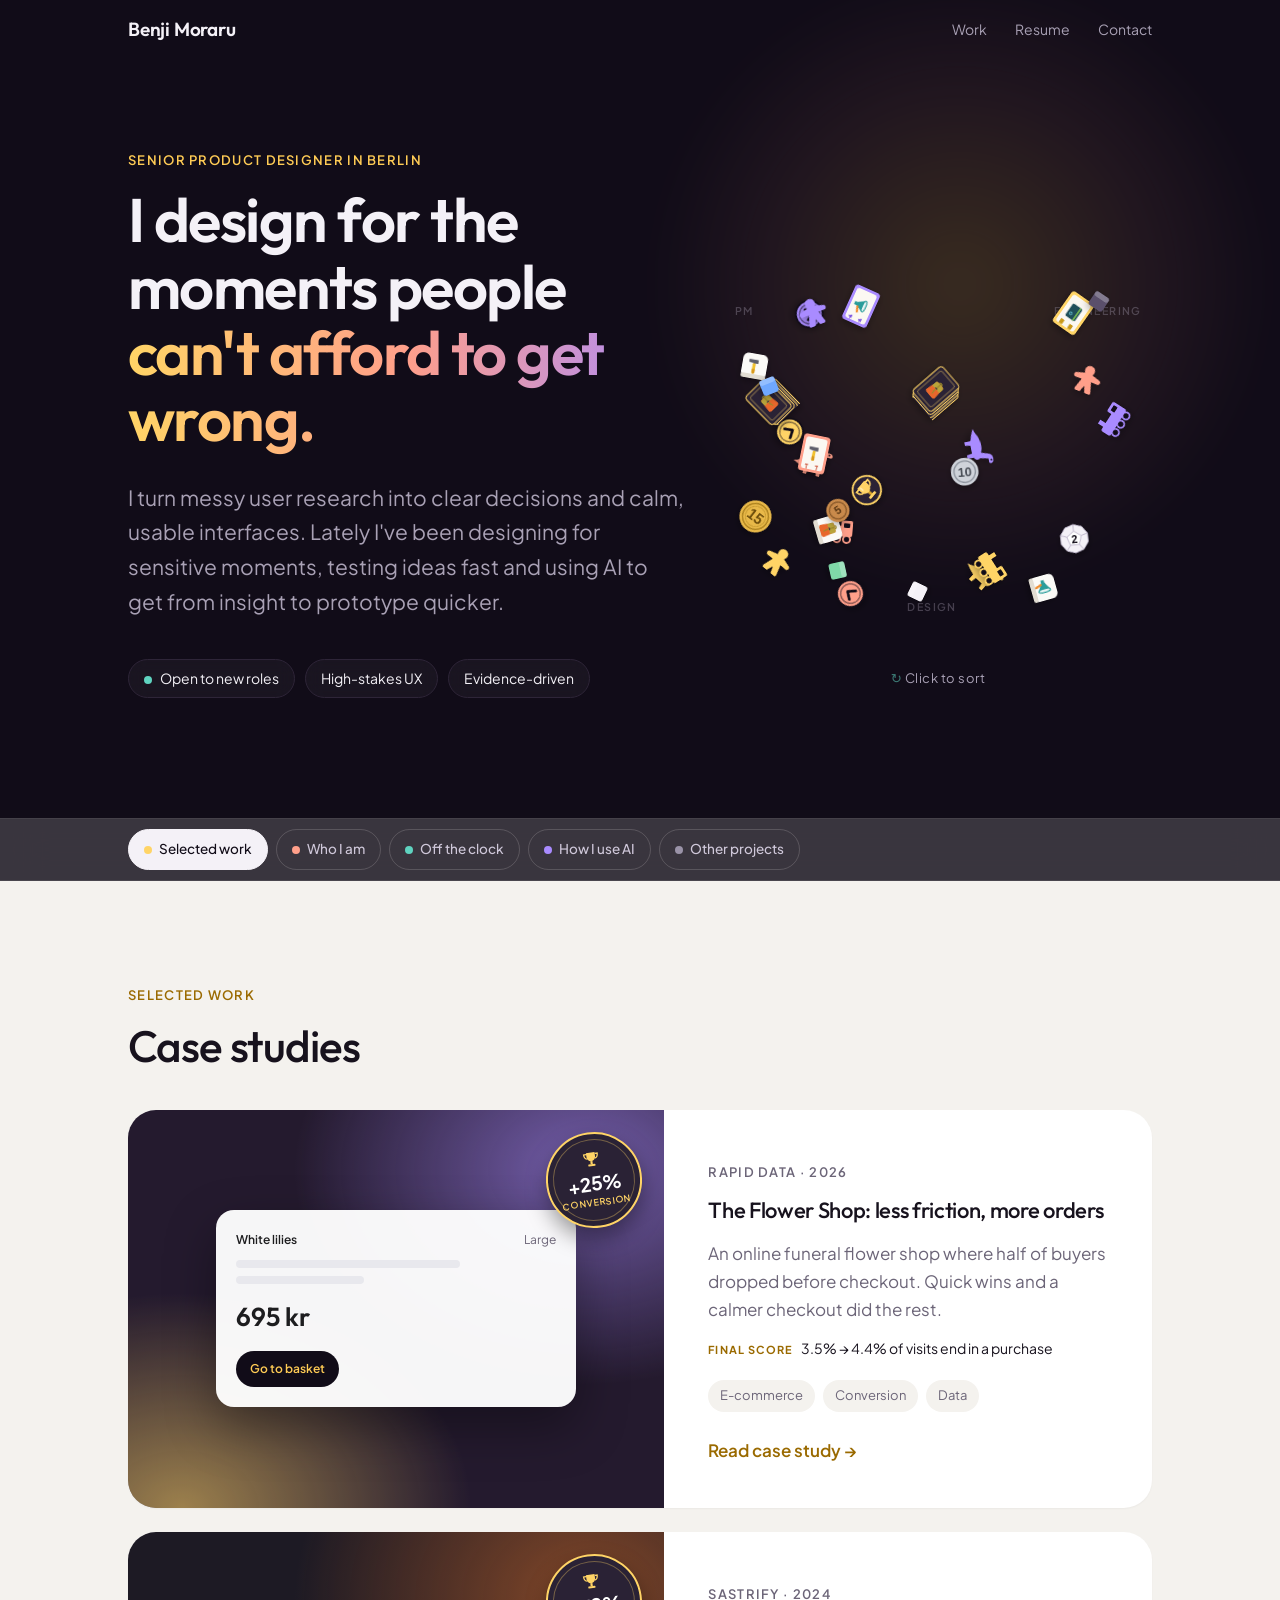
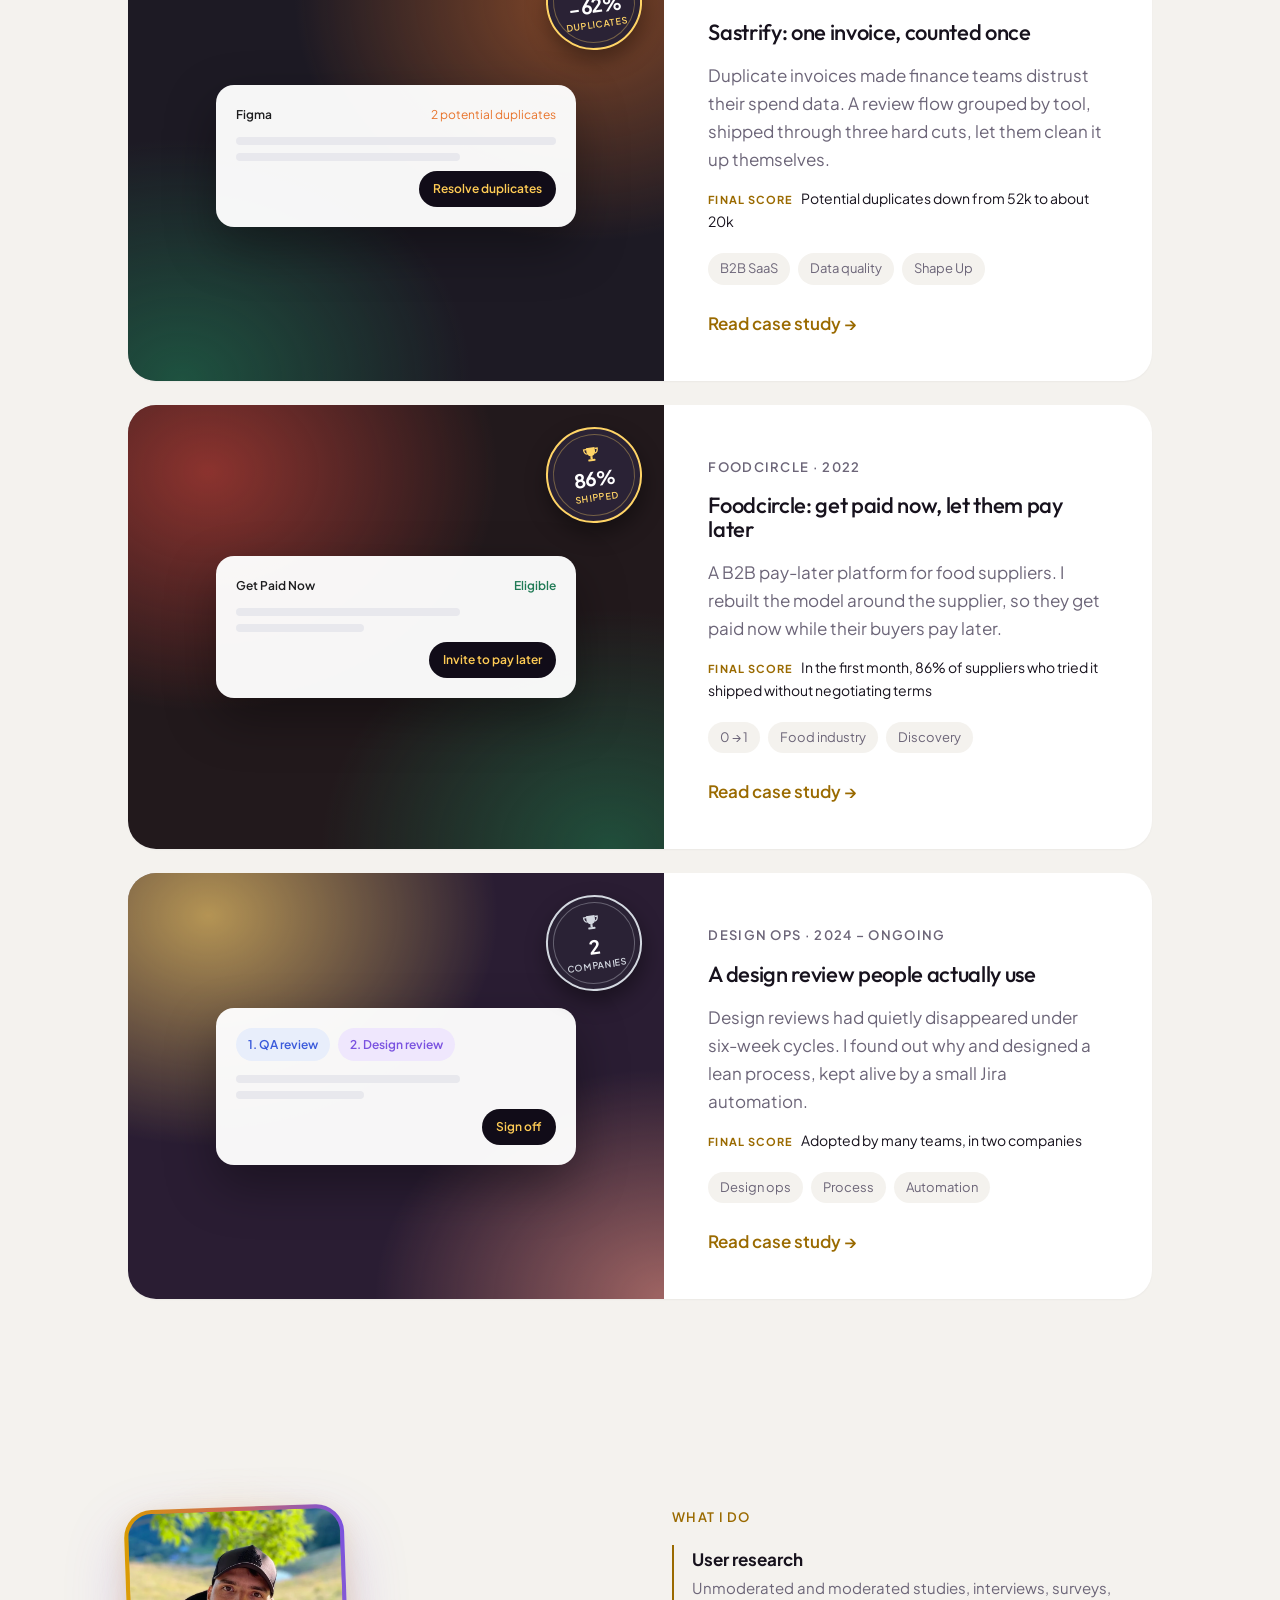
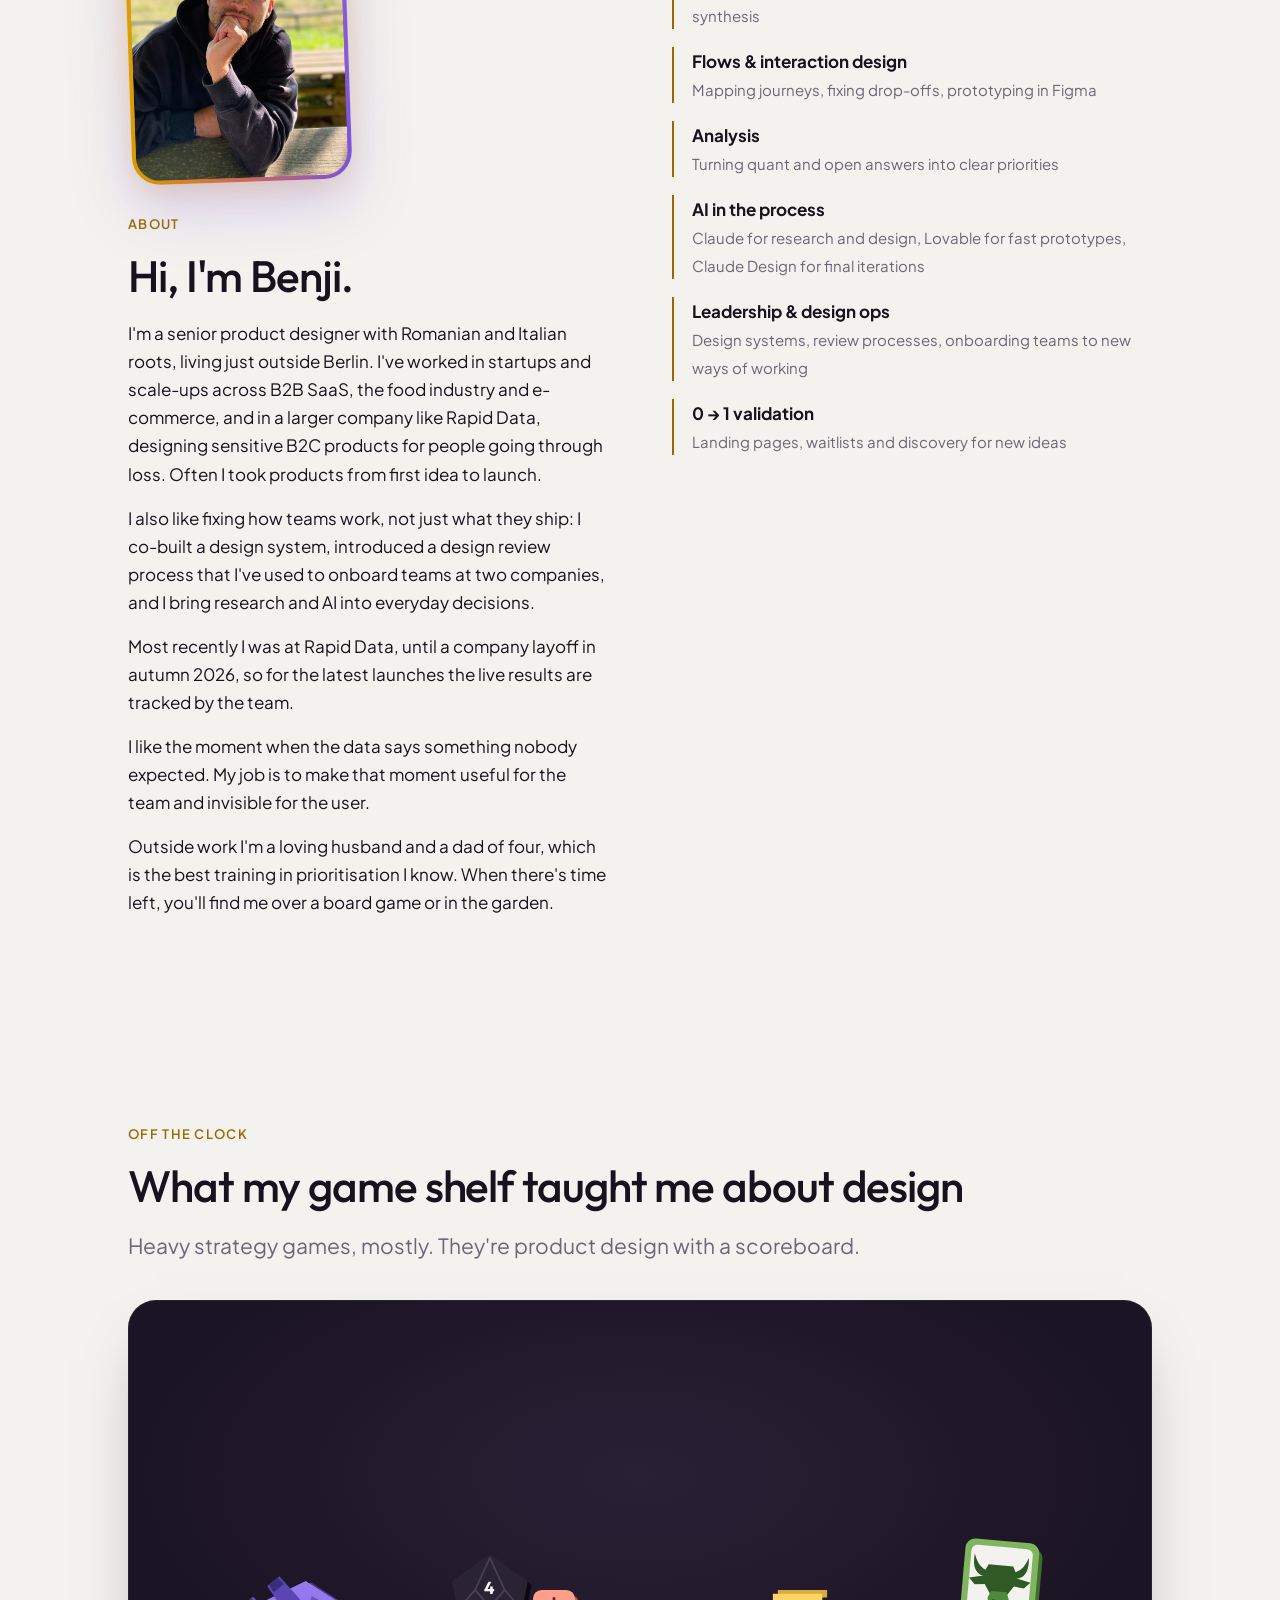
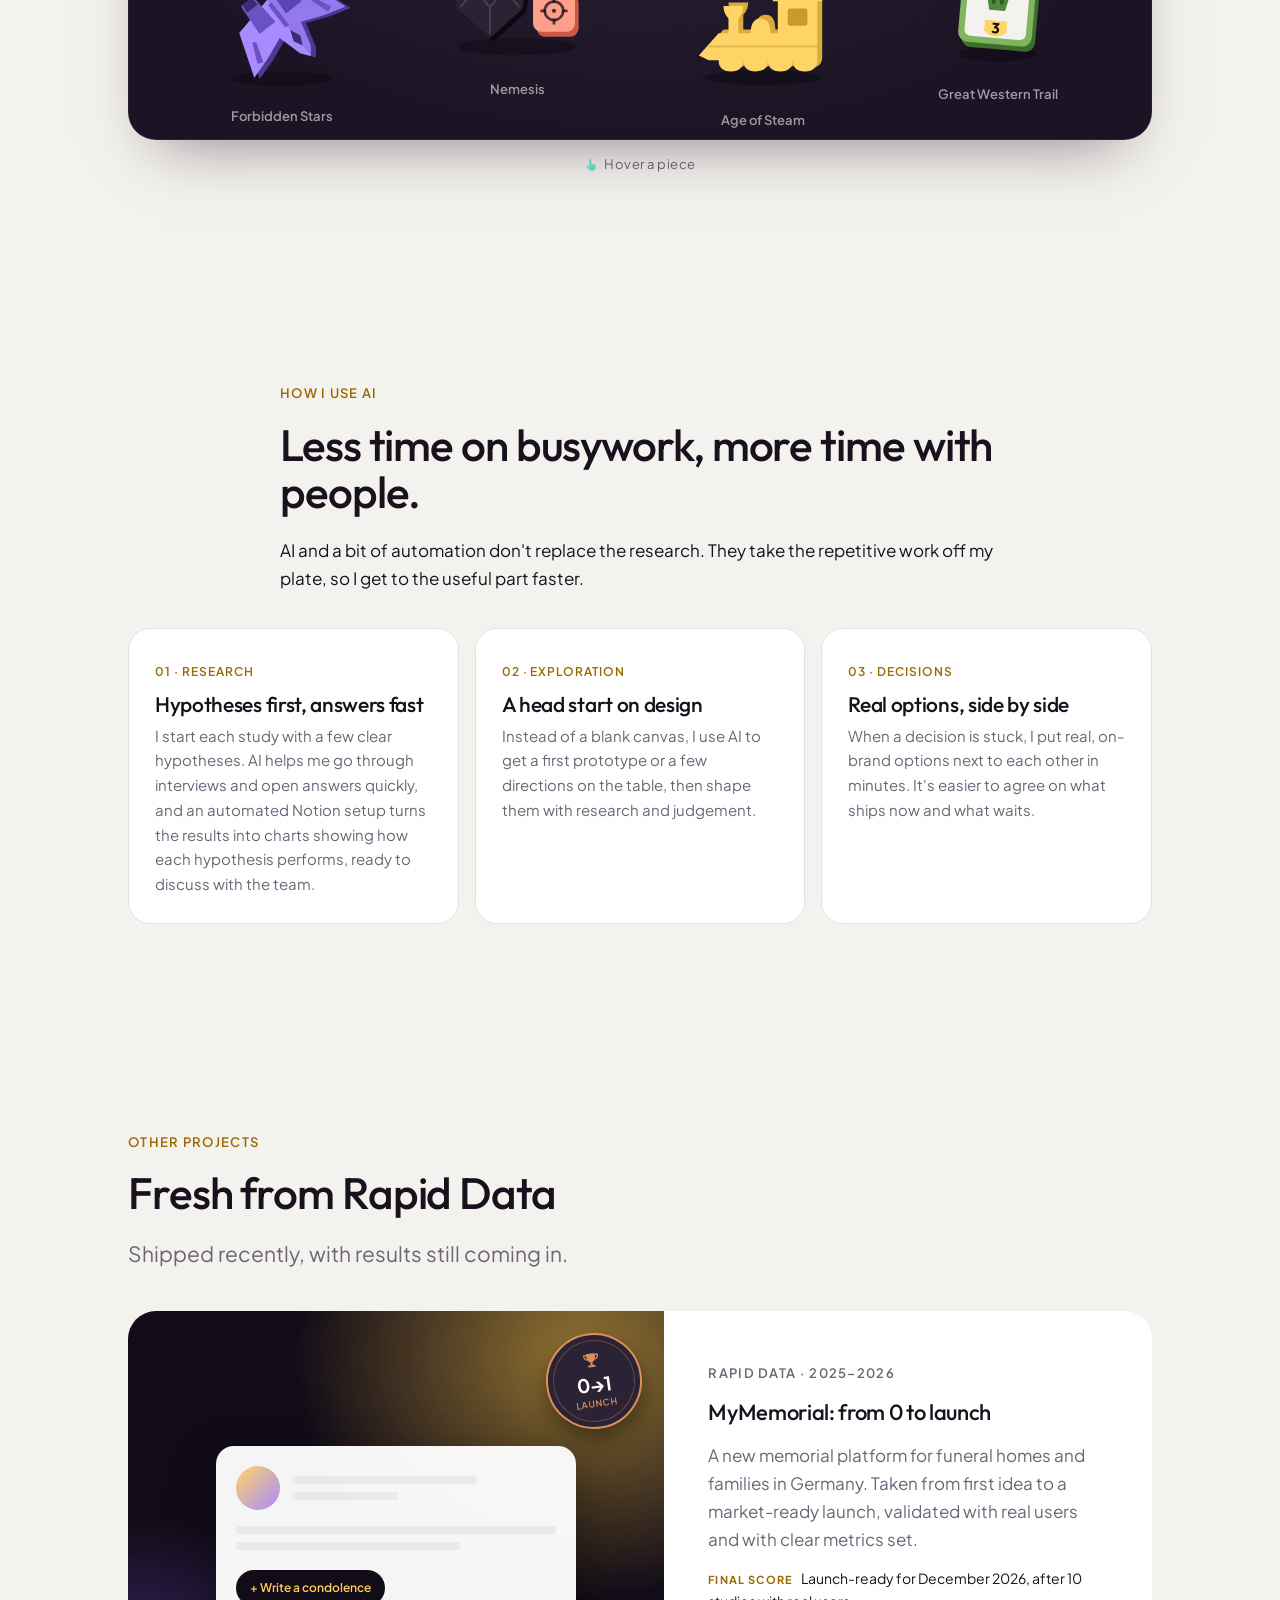
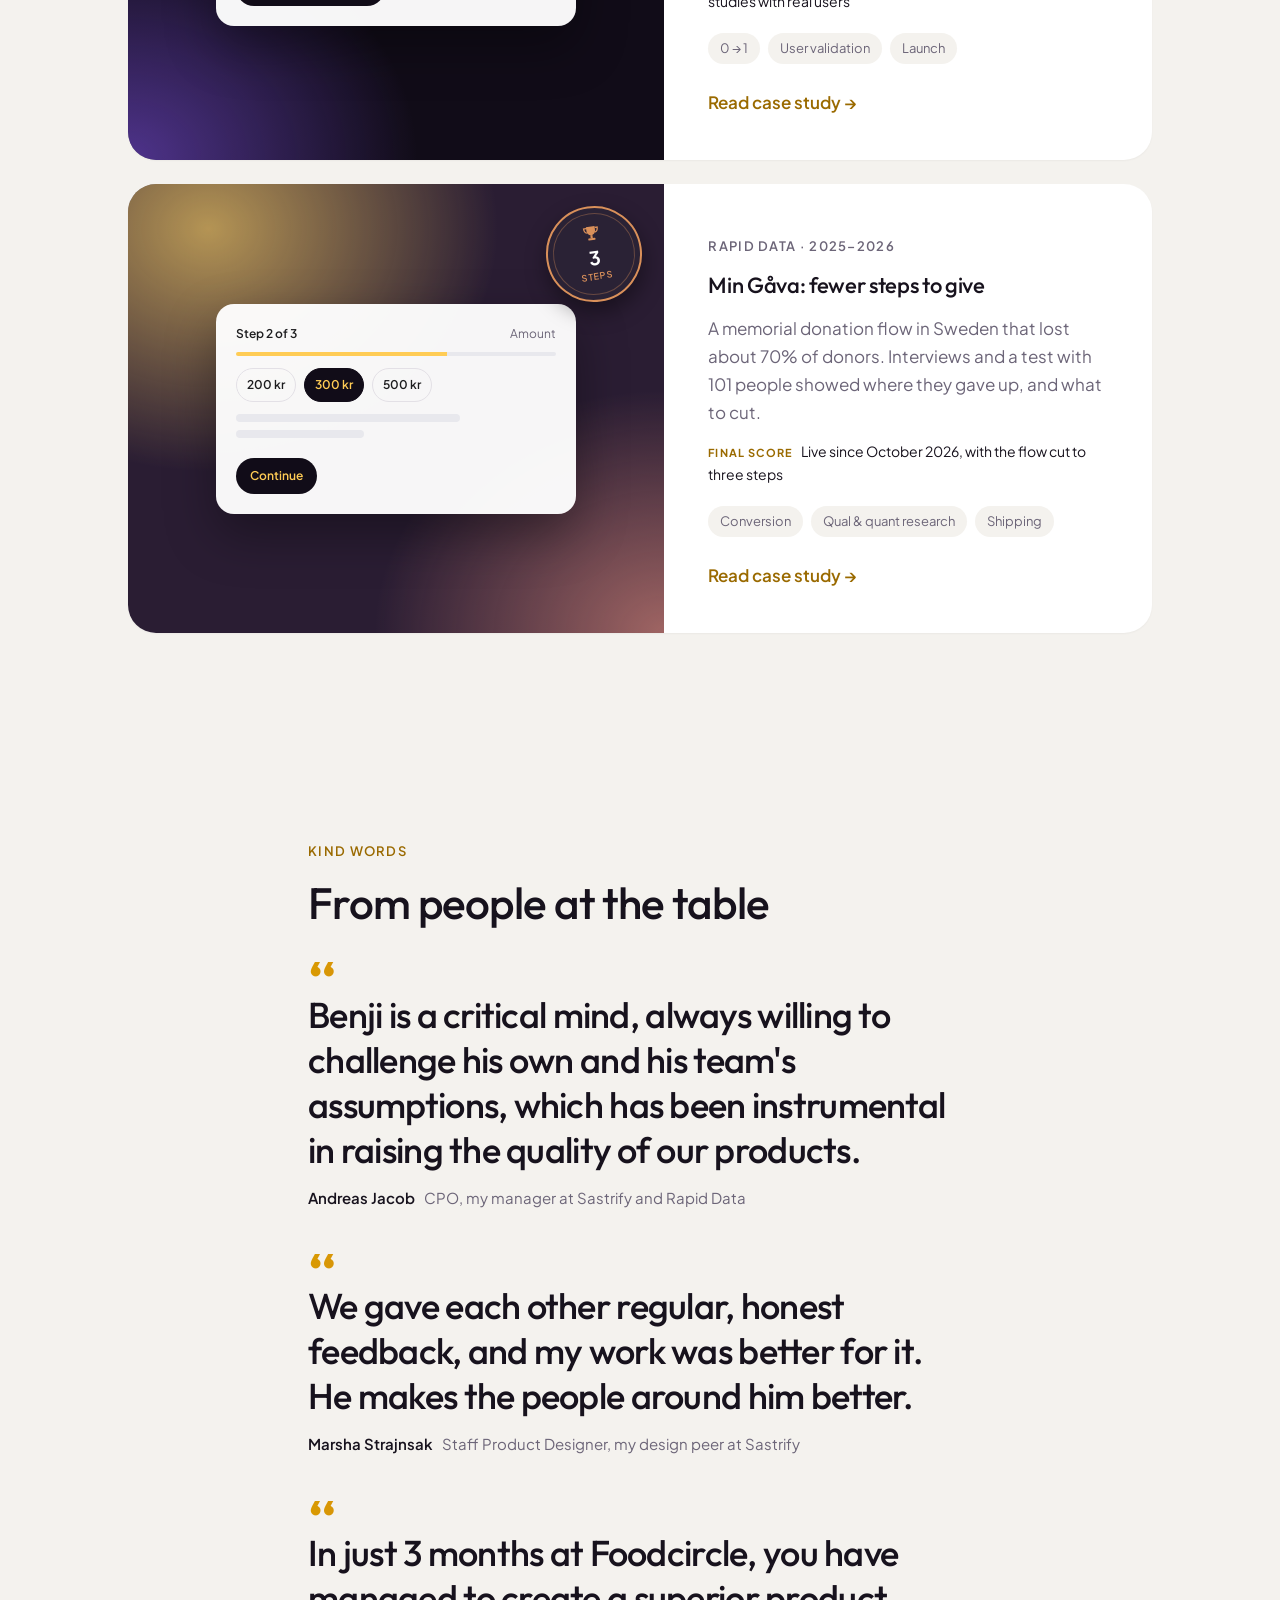
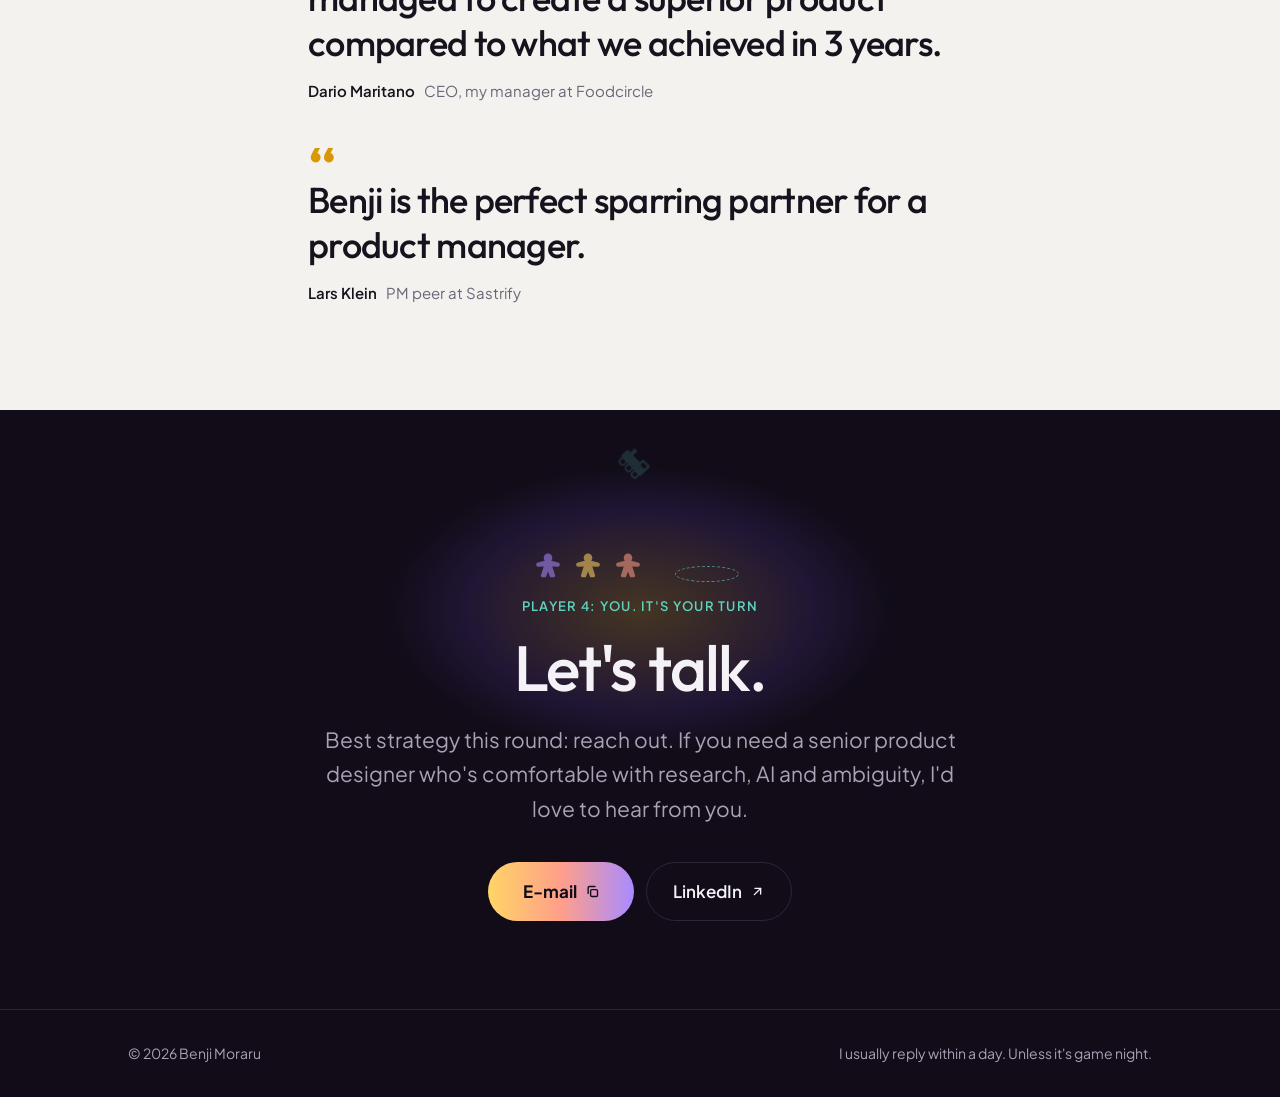
==== commit 0b56529f: "Flower Shop: white bouquet variants Co-Authored-By: Claude Opus 5.5 <noreply@anthropic.com> Claude-S" ====
--- a/index.html
+++ b/index.html
@@ -10,7 +10,7 @@
 <link rel="apple-touch-icon" href="apple-touch-icon.png">
 <meta name="theme-color" content="#110c18">
 <style id="fouc">html{visibility:hidden;background:#110c18}</style>
-<link rel="stylesheet" href="style.css?v=1795783071">
+<link rel="stylesheet" href="style.css?v=1795783412">
 </head>
 <body>
 
@@ -330,6 +330,6 @@
   </div>
 </footer>
 
-<script src="main.js?v=1795783071"></script>
+<script src="main.js?v=1795783412"></script>
 </body>
 </html>
